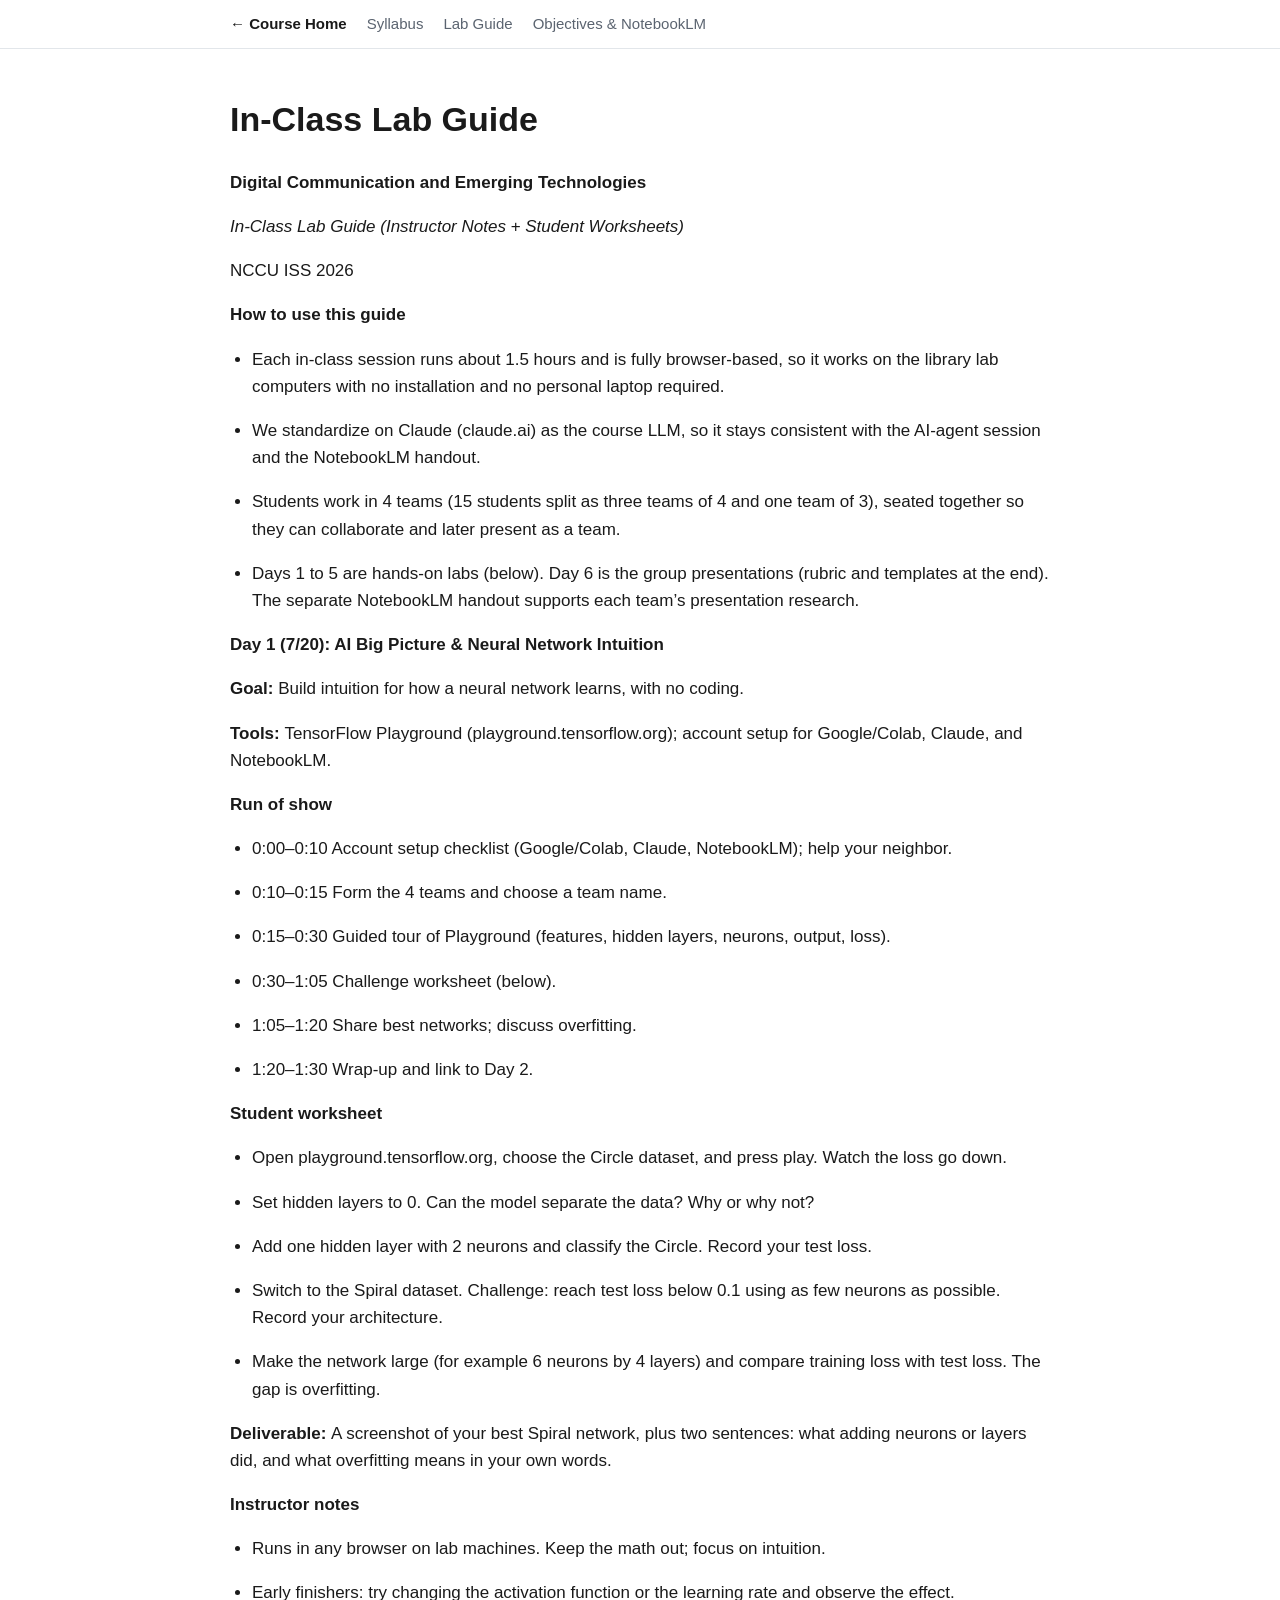
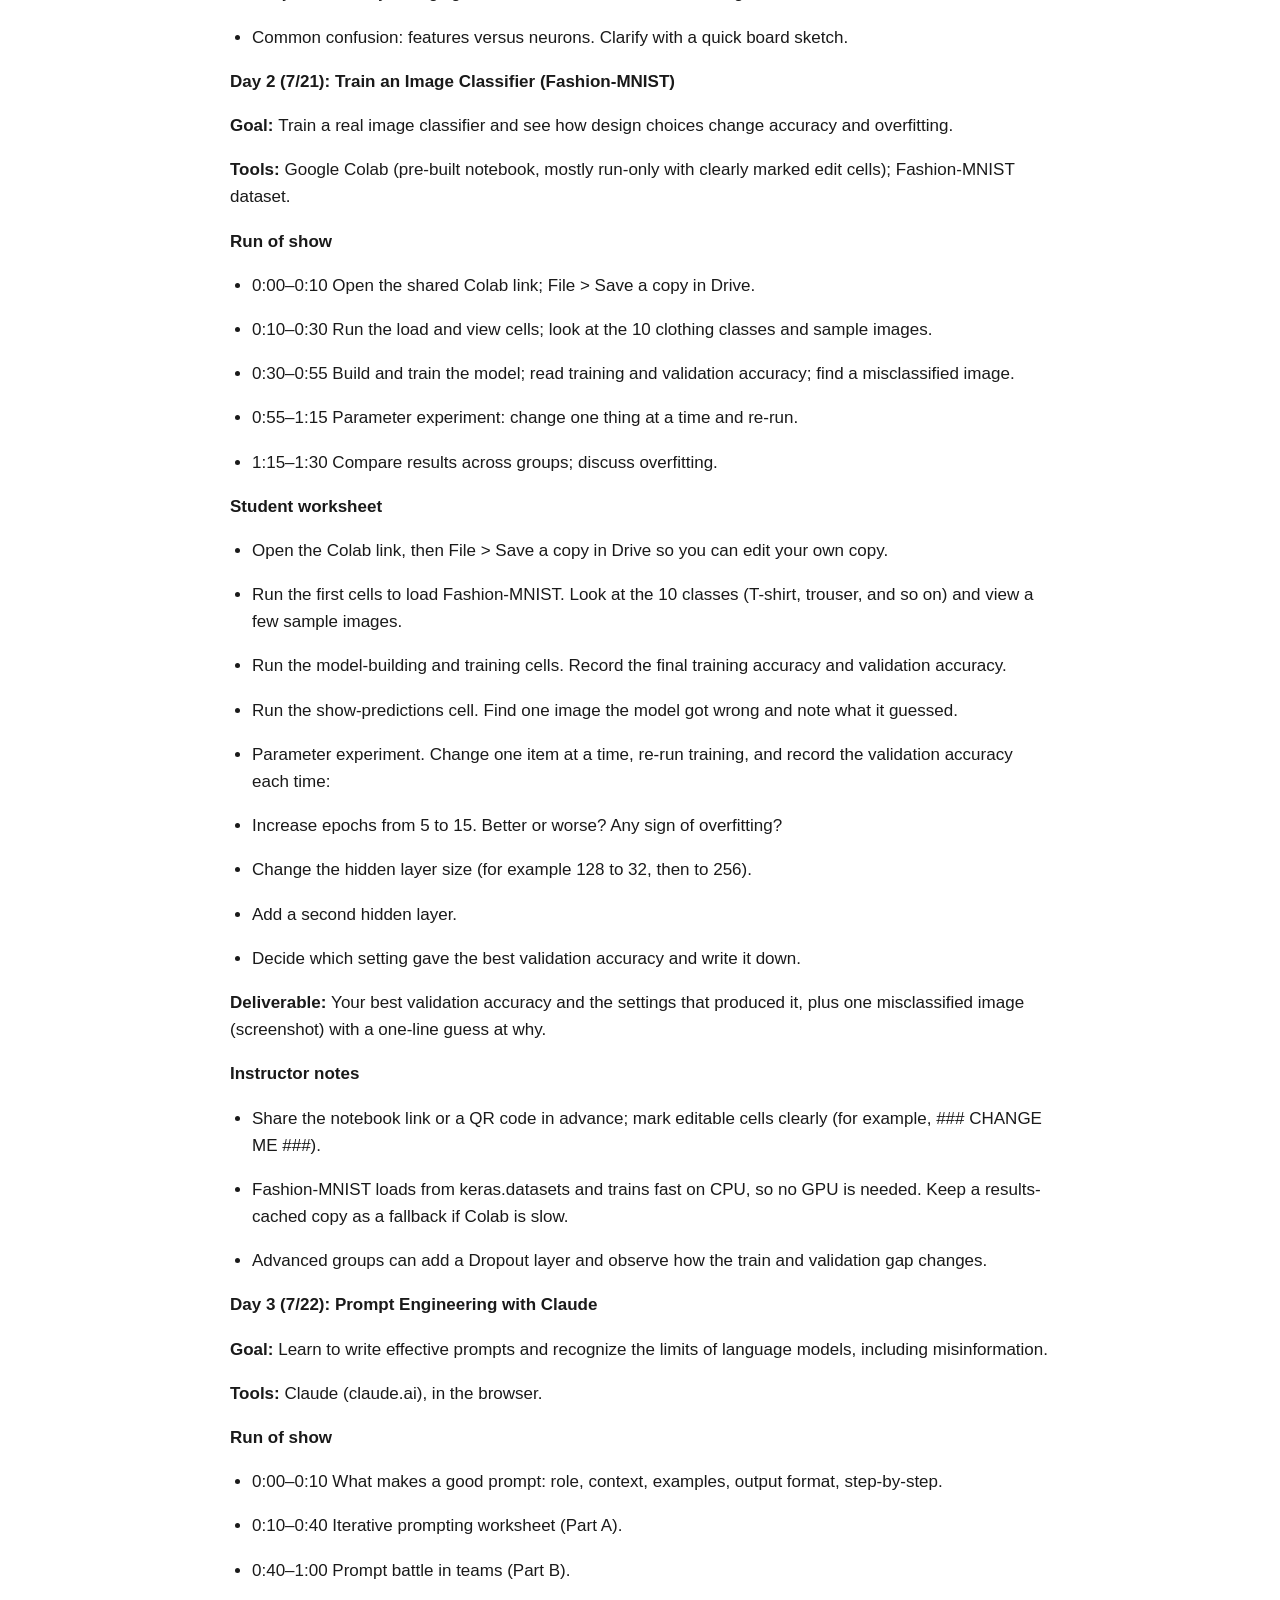
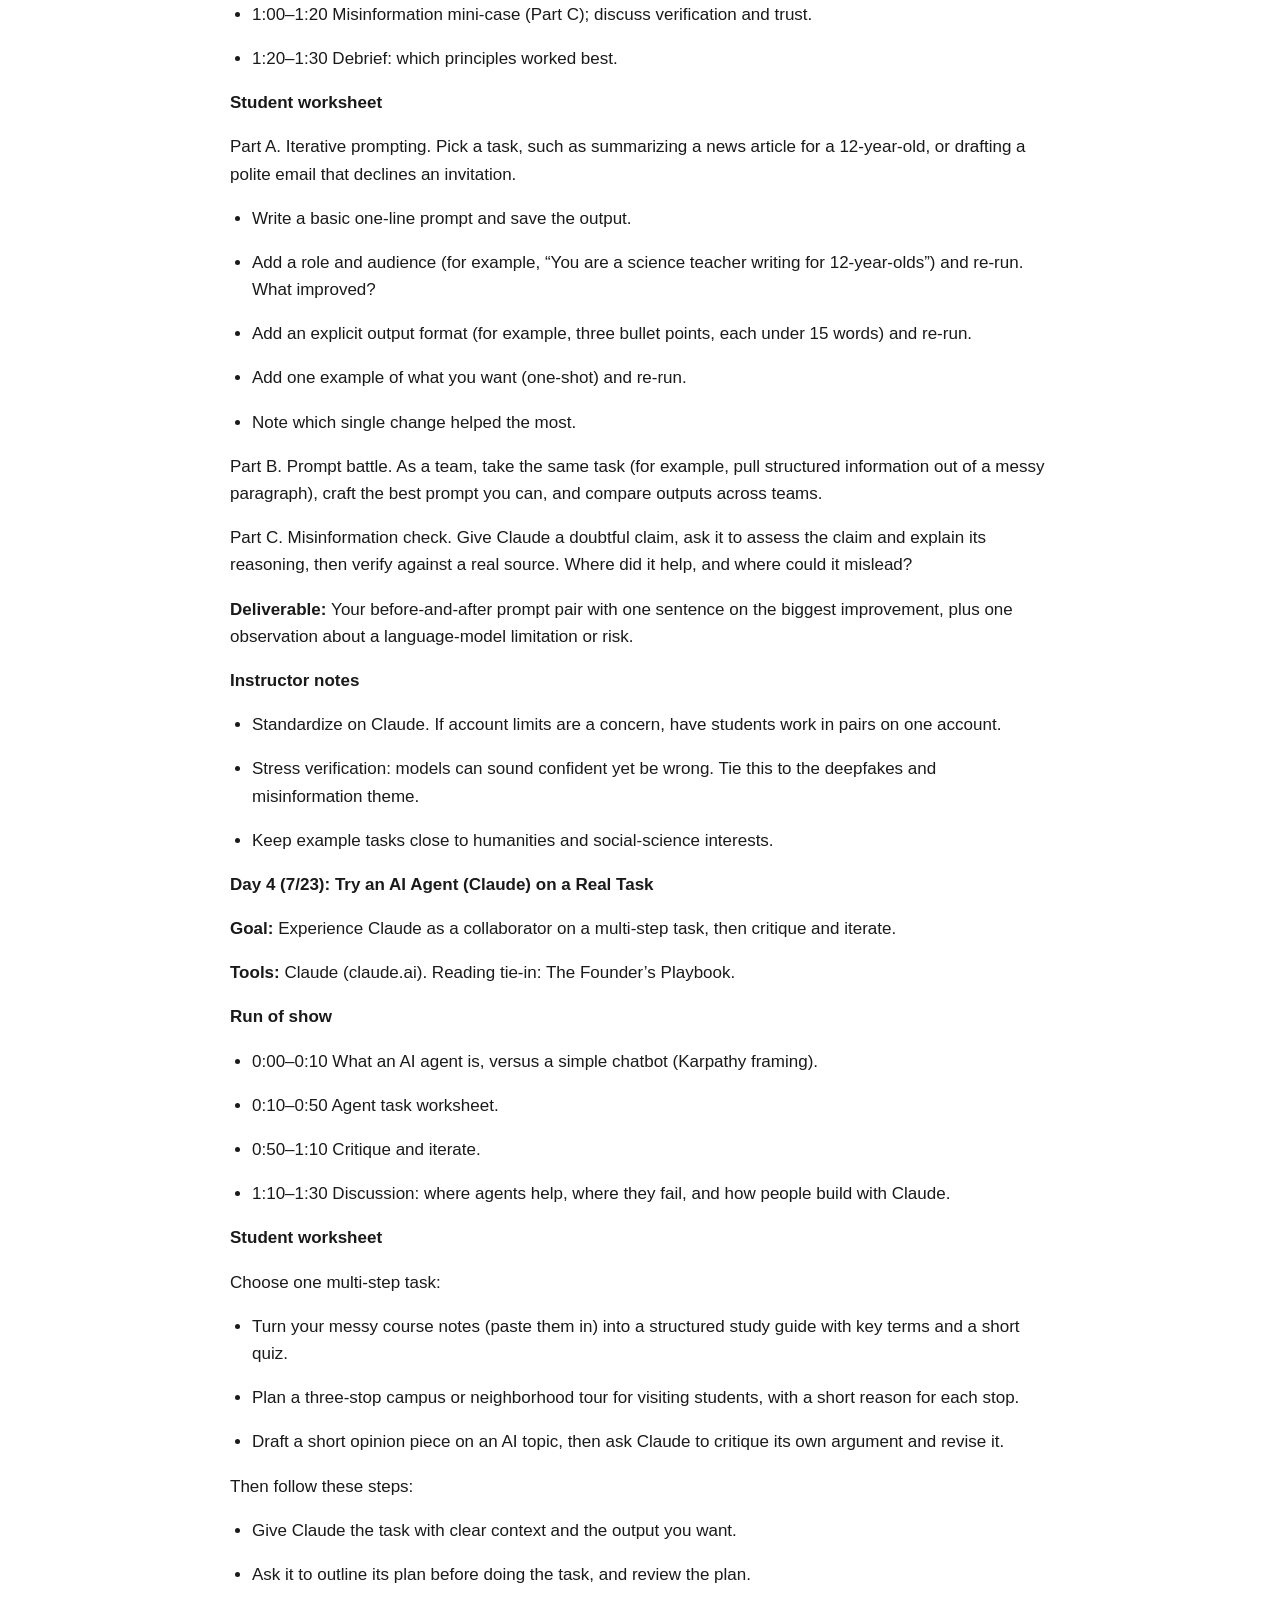
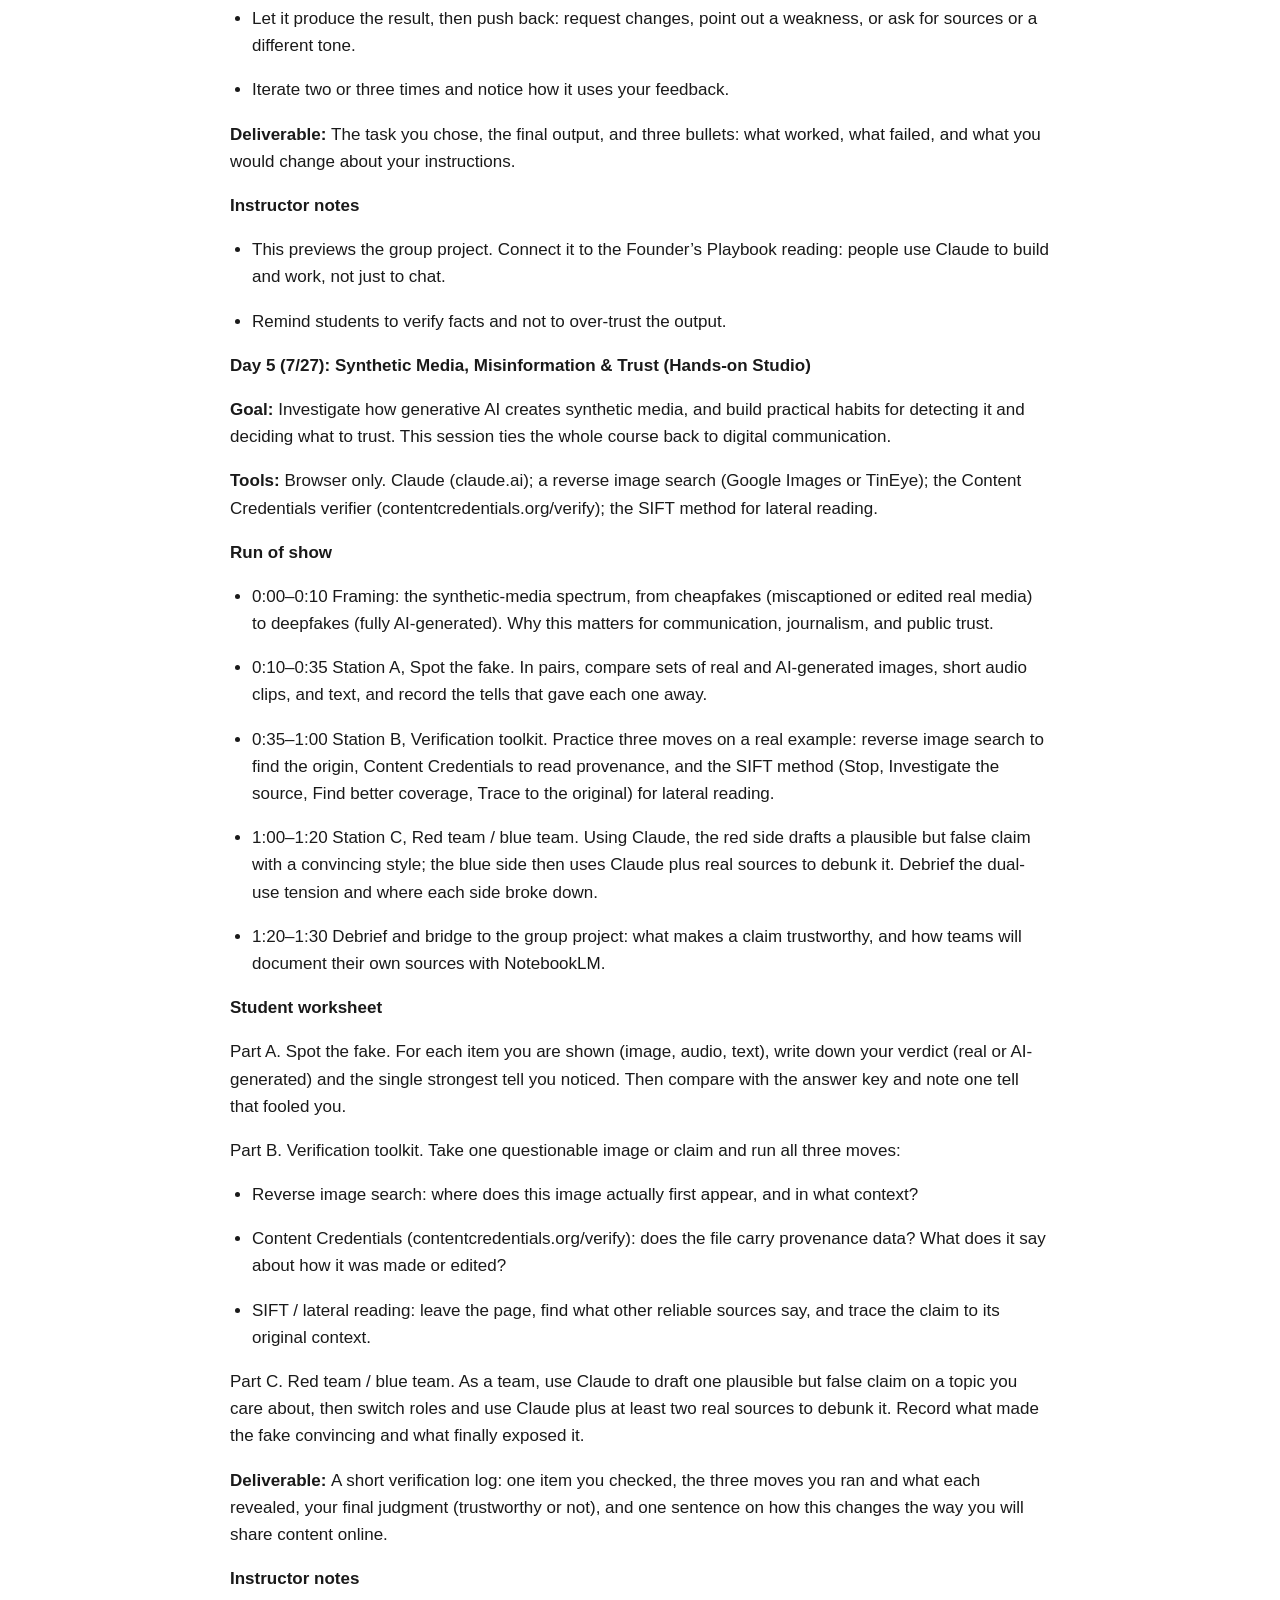
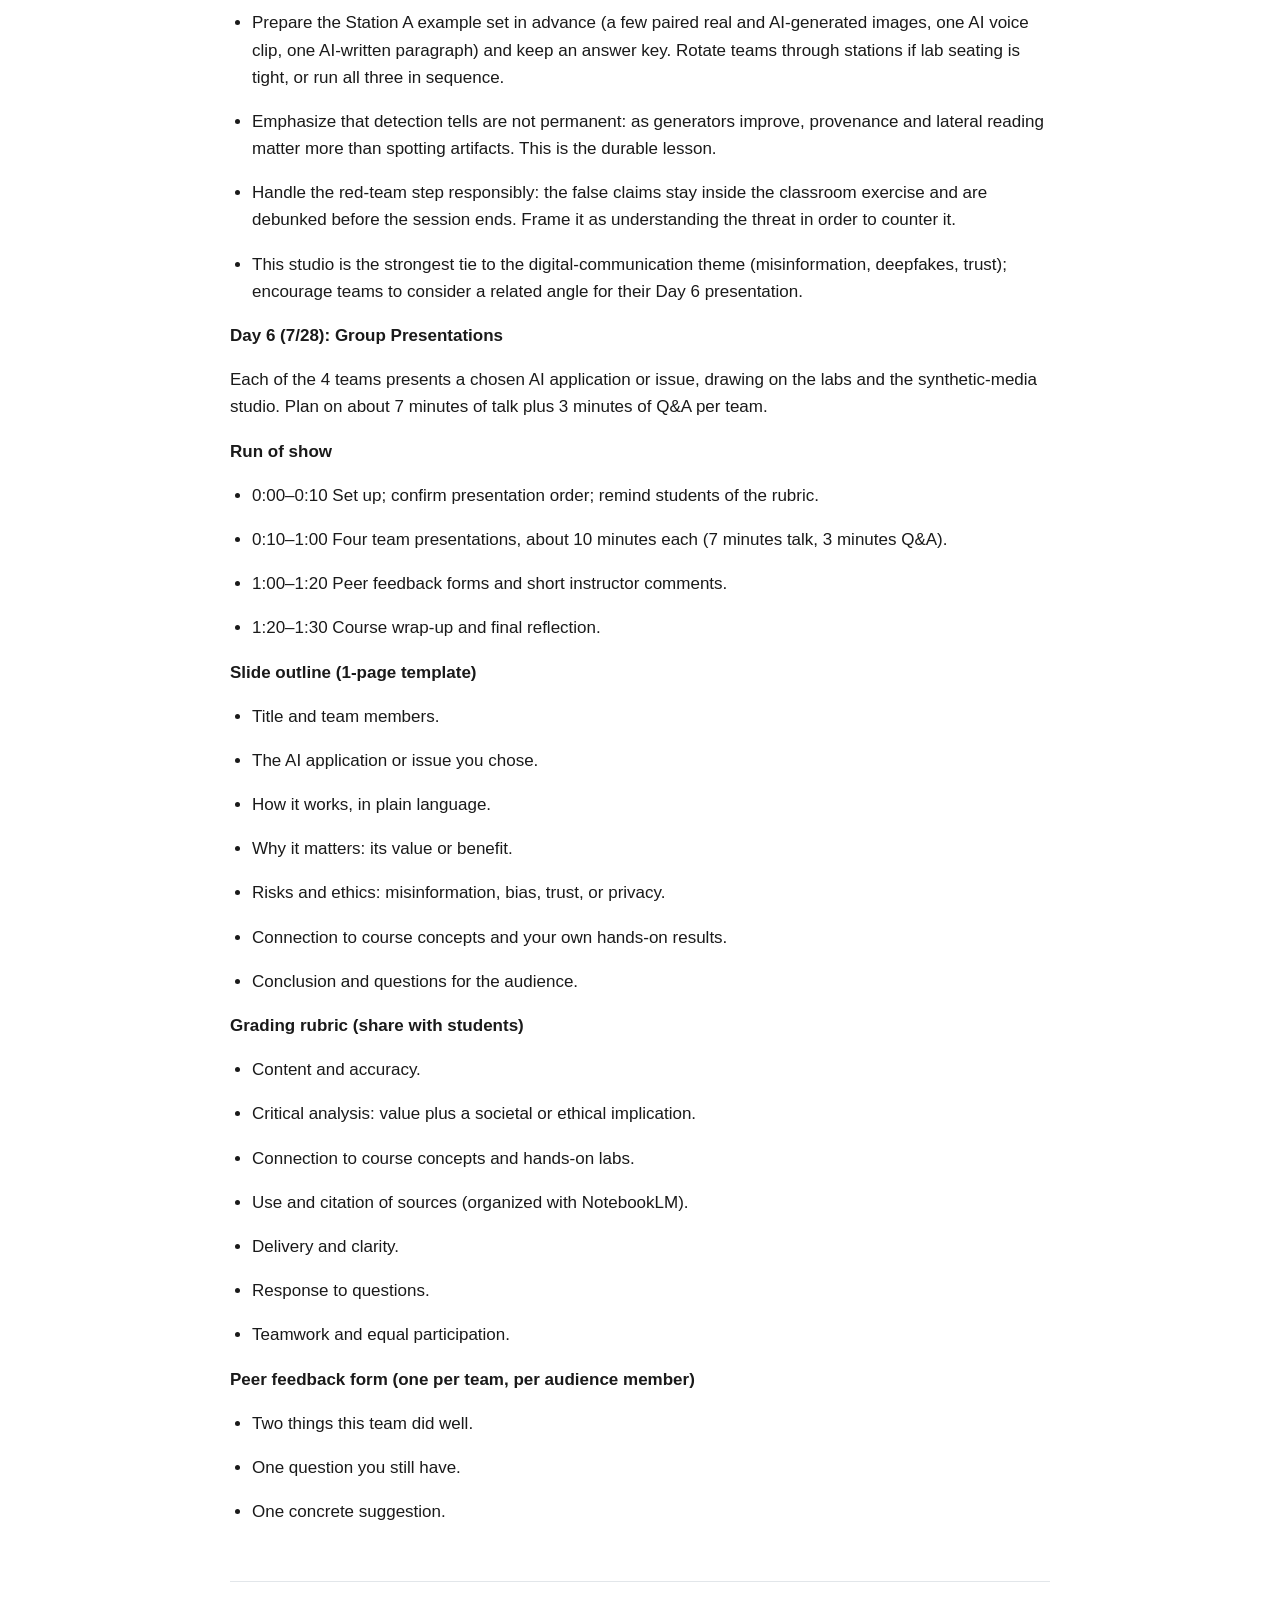
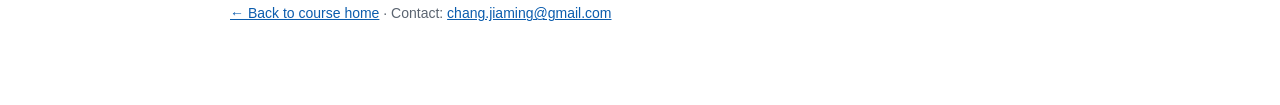
==== lab-guide.html @ 0b4bb3fa "initialization by adding local files" ====
<!DOCTYPE html>
<html xmlns="http://www.w3.org/1999/xhtml" lang="" xml:lang="">
<head>
  <meta charset="utf-8" />
  <meta name="generator" content="pandoc" />
  <meta name="viewport" content="width=device-width, initial-scale=1.0, user-scalable=yes" />
  <title>In-Class Lab Guide</title>
  <style>
    code{white-space: pre-wrap;}
    span.smallcaps{font-variant: small-caps;}
    span.underline{text-decoration: underline;}
    div.column{display: inline-block; vertical-align: top; width: 50%;}
    div.hanging-indent{margin-left: 1.5em; text-indent: -1.5em;}
    ul.task-list{list-style: none;}
  </style>
  <link rel="stylesheet" href="style.css" />
</head>
<body>
<nav class="topnav"><div class="inner">
  <a class="home" href="index.html">← Course Home</a>
  <a href="syllabus.html">Syllabus</a>
  <a href="lab-guide.html">Lab Guide</a>
  <a href="supplement.html">Objectives &amp; NotebookLM</a>
</div></nav>
<div class="wrap doc">
<header id="title-block-header">
<h1 class="title">In-Class Lab Guide</h1>
</header>
<p><strong>Digital Communication and Emerging Technologies</strong></p>
<p><em>In-Class Lab Guide (Instructor Notes + Student Worksheets)</em></p>
<p>NCCU ISS 2026</p>
<p><strong>How to use this guide</strong></p>
<ul>
<li><p>Each in-class session runs about 1.5 hours and is fully browser-based, so it works on the library lab computers with no installation and no personal laptop required.</p></li>
<li><p>We standardize on Claude (claude.ai) as the course LLM, so it stays consistent with the AI-agent session and the NotebookLM handout.</p></li>
<li><p>Students work in 4 teams (15 students split as three teams of 4 and one team of 3), seated together so they can collaborate and later present as a team.</p></li>
<li><p>Days 1 to 5 are hands-on labs (below). Day 6 is the group presentations (rubric and templates at the end). The separate NotebookLM handout supports each team’s presentation research.</p></li>
</ul>
<p><strong>Day 1 (7/20): AI Big Picture &amp; Neural Network Intuition</strong></p>
<p><strong>Goal: </strong>Build intuition for how a neural network learns, with no coding.</p>
<p><strong>Tools: </strong>TensorFlow Playground (playground.tensorflow.org); account setup for Google/Colab, Claude, and NotebookLM.</p>
<p><strong>Run of show</strong></p>
<ul>
<li><p>0:00–0:10 Account setup checklist (Google/Colab, Claude, NotebookLM); help your neighbor.</p></li>
<li><p>0:10–0:15 Form the 4 teams and choose a team name.</p></li>
<li><p>0:15–0:30 Guided tour of Playground (features, hidden layers, neurons, output, loss).</p></li>
<li><p>0:30–1:05 Challenge worksheet (below).</p></li>
<li><p>1:05–1:20 Share best networks; discuss overfitting.</p></li>
<li><p>1:20–1:30 Wrap-up and link to Day 2.</p></li>
</ul>
<p><strong>Student worksheet</strong></p>
<ul>
<li><p>Open playground.tensorflow.org, choose the Circle dataset, and press play. Watch the loss go down.</p></li>
<li><p>Set hidden layers to 0. Can the model separate the data? Why or why not?</p></li>
<li><p>Add one hidden layer with 2 neurons and classify the Circle. Record your test loss.</p></li>
<li><p>Switch to the Spiral dataset. Challenge: reach test loss below 0.1 using as few neurons as possible. Record your architecture.</p></li>
<li><p>Make the network large (for example 6 neurons by 4 layers) and compare training loss with test loss. The gap is overfitting.</p></li>
</ul>
<p><strong>Deliverable: </strong>A screenshot of your best Spiral network, plus two sentences: what adding neurons or layers did, and what overfitting means in your own words.</p>
<p><strong>Instructor notes</strong></p>
<ul>
<li><p>Runs in any browser on lab machines. Keep the math out; focus on intuition.</p></li>
<li><p>Early finishers: try changing the activation function or the learning rate and observe the effect.</p></li>
<li><p>Common confusion: features versus neurons. Clarify with a quick board sketch.</p></li>
</ul>
<p><strong>Day 2 (7/21): Train an Image Classifier (Fashion-MNIST)</strong></p>
<p><strong>Goal: </strong>Train a real image classifier and see how design choices change accuracy and overfitting.</p>
<p><strong>Tools: </strong>Google Colab (pre-built notebook, mostly run-only with clearly marked edit cells); Fashion-MNIST dataset.</p>
<p><strong>Run of show</strong></p>
<ul>
<li><p>0:00–0:10 Open the shared Colab link; File &gt; Save a copy in Drive.</p></li>
<li><p>0:10–0:30 Run the load and view cells; look at the 10 clothing classes and sample images.</p></li>
<li><p>0:30–0:55 Build and train the model; read training and validation accuracy; find a misclassified image.</p></li>
<li><p>0:55–1:15 Parameter experiment: change one thing at a time and re-run.</p></li>
<li><p>1:15–1:30 Compare results across groups; discuss overfitting.</p></li>
</ul>
<p><strong>Student worksheet</strong></p>
<ul>
<li><p>Open the Colab link, then File &gt; Save a copy in Drive so you can edit your own copy.</p></li>
<li><p>Run the first cells to load Fashion-MNIST. Look at the 10 classes (T-shirt, trouser, and so on) and view a few sample images.</p></li>
<li><p>Run the model-building and training cells. Record the final training accuracy and validation accuracy.</p></li>
<li><p>Run the show-predictions cell. Find one image the model got wrong and note what it guessed.</p></li>
<li><p>Parameter experiment. Change one item at a time, re-run training, and record the validation accuracy each time:</p></li>
<li><p>Increase epochs from 5 to 15. Better or worse? Any sign of overfitting?</p></li>
<li><p>Change the hidden layer size (for example 128 to 32, then to 256).</p></li>
<li><p>Add a second hidden layer.</p></li>
<li><p>Decide which setting gave the best validation accuracy and write it down.</p></li>
</ul>
<p><strong>Deliverable: </strong>Your best validation accuracy and the settings that produced it, plus one misclassified image (screenshot) with a one-line guess at why.</p>
<p><strong>Instructor notes</strong></p>
<ul>
<li><p>Share the notebook link or a QR code in advance; mark editable cells clearly (for example, ### CHANGE ME ###).</p></li>
<li><p>Fashion-MNIST loads from keras.datasets and trains fast on CPU, so no GPU is needed. Keep a results-cached copy as a fallback if Colab is slow.</p></li>
<li><p>Advanced groups can add a Dropout layer and observe how the train and validation gap changes.</p></li>
</ul>
<p><strong>Day 3 (7/22): Prompt Engineering with Claude</strong></p>
<p><strong>Goal: </strong>Learn to write effective prompts and recognize the limits of language models, including misinformation.</p>
<p><strong>Tools: </strong>Claude (claude.ai), in the browser.</p>
<p><strong>Run of show</strong></p>
<ul>
<li><p>0:00–0:10 What makes a good prompt: role, context, examples, output format, step-by-step.</p></li>
<li><p>0:10–0:40 Iterative prompting worksheet (Part A).</p></li>
<li><p>0:40–1:00 Prompt battle in teams (Part B).</p></li>
<li><p>1:00–1:20 Misinformation mini-case (Part C); discuss verification and trust.</p></li>
<li><p>1:20–1:30 Debrief: which principles worked best.</p></li>
</ul>
<p><strong>Student worksheet</strong></p>
<p>Part A. Iterative prompting. Pick a task, such as summarizing a news article for a 12-year-old, or drafting a polite email that declines an invitation.</p>
<ul>
<li><p>Write a basic one-line prompt and save the output.</p></li>
<li><p>Add a role and audience (for example, “You are a science teacher writing for 12-year-olds”) and re-run. What improved?</p></li>
<li><p>Add an explicit output format (for example, three bullet points, each under 15 words) and re-run.</p></li>
<li><p>Add one example of what you want (one-shot) and re-run.</p></li>
<li><p>Note which single change helped the most.</p></li>
</ul>
<p>Part B. Prompt battle. As a team, take the same task (for example, pull structured information out of a messy paragraph), craft the best prompt you can, and compare outputs across teams.</p>
<p>Part C. Misinformation check. Give Claude a doubtful claim, ask it to assess the claim and explain its reasoning, then verify against a real source. Where did it help, and where could it mislead?</p>
<p><strong>Deliverable: </strong>Your before-and-after prompt pair with one sentence on the biggest improvement, plus one observation about a language-model limitation or risk.</p>
<p><strong>Instructor notes</strong></p>
<ul>
<li><p>Standardize on Claude. If account limits are a concern, have students work in pairs on one account.</p></li>
<li><p>Stress verification: models can sound confident yet be wrong. Tie this to the deepfakes and misinformation theme.</p></li>
<li><p>Keep example tasks close to humanities and social-science interests.</p></li>
</ul>
<p><strong>Day 4 (7/23): Try an AI Agent (Claude) on a Real Task</strong></p>
<p><strong>Goal: </strong>Experience Claude as a collaborator on a multi-step task, then critique and iterate.</p>
<p><strong>Tools: </strong>Claude (claude.ai). Reading tie-in: The Founder’s Playbook.</p>
<p><strong>Run of show</strong></p>
<ul>
<li><p>0:00–0:10 What an AI agent is, versus a simple chatbot (Karpathy framing).</p></li>
<li><p>0:10–0:50 Agent task worksheet.</p></li>
<li><p>0:50–1:10 Critique and iterate.</p></li>
<li><p>1:10–1:30 Discussion: where agents help, where they fail, and how people build with Claude.</p></li>
</ul>
<p><strong>Student worksheet</strong></p>
<p>Choose one multi-step task:</p>
<ul>
<li><p>Turn your messy course notes (paste them in) into a structured study guide with key terms and a short quiz.</p></li>
<li><p>Plan a three-stop campus or neighborhood tour for visiting students, with a short reason for each stop.</p></li>
<li><p>Draft a short opinion piece on an AI topic, then ask Claude to critique its own argument and revise it.</p></li>
</ul>
<p>Then follow these steps:</p>
<ul>
<li><p>Give Claude the task with clear context and the output you want.</p></li>
<li><p>Ask it to outline its plan before doing the task, and review the plan.</p></li>
<li><p>Let it produce the result, then push back: request changes, point out a weakness, or ask for sources or a different tone.</p></li>
<li><p>Iterate two or three times and notice how it uses your feedback.</p></li>
</ul>
<p><strong>Deliverable: </strong>The task you chose, the final output, and three bullets: what worked, what failed, and what you would change about your instructions.</p>
<p><strong>Instructor notes</strong></p>
<ul>
<li><p>This previews the group project. Connect it to the Founder’s Playbook reading: people use Claude to build and work, not just to chat.</p></li>
<li><p>Remind students to verify facts and not to over-trust the output.</p></li>
</ul>
<p><strong>Day 5 (7/27): Synthetic Media, Misinformation &amp; Trust (Hands-on Studio)</strong></p>
<p><strong>Goal: </strong>Investigate how generative AI creates synthetic media, and build practical habits for detecting it and deciding what to trust. This session ties the whole course back to digital communication.</p>
<p><strong>Tools: </strong>Browser only. Claude (claude.ai); a reverse image search (Google Images or TinEye); the Content Credentials verifier (contentcredentials.org/verify); the SIFT method for lateral reading.</p>
<p><strong>Run of show</strong></p>
<ul>
<li><p>0:00–0:10 Framing: the synthetic-media spectrum, from cheapfakes (miscaptioned or edited real media) to deepfakes (fully AI-generated). Why this matters for communication, journalism, and public trust.</p></li>
<li><p>0:10–0:35 Station A, Spot the fake. In pairs, compare sets of real and AI-generated images, short audio clips, and text, and record the tells that gave each one away.</p></li>
<li><p>0:35–1:00 Station B, Verification toolkit. Practice three moves on a real example: reverse image search to find the origin, Content Credentials to read provenance, and the SIFT method (Stop, Investigate the source, Find better coverage, Trace to the original) for lateral reading.</p></li>
<li><p>1:00–1:20 Station C, Red team / blue team. Using Claude, the red side drafts a plausible but false claim with a convincing style; the blue side then uses Claude plus real sources to debunk it. Debrief the dual-use tension and where each side broke down.</p></li>
<li><p>1:20–1:30 Debrief and bridge to the group project: what makes a claim trustworthy, and how teams will document their own sources with NotebookLM.</p></li>
</ul>
<p><strong>Student worksheet</strong></p>
<p>Part A. Spot the fake. For each item you are shown (image, audio, text), write down your verdict (real or AI-generated) and the single strongest tell you noticed. Then compare with the answer key and note one tell that fooled you.</p>
<p>Part B. Verification toolkit. Take one questionable image or claim and run all three moves:</p>
<ul>
<li><p>Reverse image search: where does this image actually first appear, and in what context?</p></li>
<li><p>Content Credentials (contentcredentials.org/verify): does the file carry provenance data? What does it say about how it was made or edited?</p></li>
<li><p>SIFT / lateral reading: leave the page, find what other reliable sources say, and trace the claim to its original context.</p></li>
</ul>
<p>Part C. Red team / blue team. As a team, use Claude to draft one plausible but false claim on a topic you care about, then switch roles and use Claude plus at least two real sources to debunk it. Record what made the fake convincing and what finally exposed it.</p>
<p><strong>Deliverable: </strong>A short verification log: one item you checked, the three moves you ran and what each revealed, your final judgment (trustworthy or not), and one sentence on how this changes the way you will share content online.</p>
<p><strong>Instructor notes</strong></p>
<ul>
<li><p>Prepare the Station A example set in advance (a few paired real and AI-generated images, one AI voice clip, one AI-written paragraph) and keep an answer key. Rotate teams through stations if lab seating is tight, or run all three in sequence.</p></li>
<li><p>Emphasize that detection tells are not permanent: as generators improve, provenance and lateral reading matter more than spotting artifacts. This is the durable lesson.</p></li>
<li><p>Handle the red-team step responsibly: the false claims stay inside the classroom exercise and are debunked before the session ends. Frame it as understanding the threat in order to counter it.</p></li>
<li><p>This studio is the strongest tie to the digital-communication theme (misinformation, deepfakes, trust); encourage teams to consider a related angle for their Day 6 presentation.</p></li>
</ul>
<p><strong>Day 6 (7/28): Group Presentations</strong></p>
<p>Each of the 4 teams presents a chosen AI application or issue, drawing on the labs and the synthetic-media studio. Plan on about 7 minutes of talk plus 3 minutes of Q&amp;A per team.</p>
<p><strong>Run of show</strong></p>
<ul>
<li><p>0:00–0:10 Set up; confirm presentation order; remind students of the rubric.</p></li>
<li><p>0:10–1:00 Four team presentations, about 10 minutes each (7 minutes talk, 3 minutes Q&amp;A).</p></li>
<li><p>1:00–1:20 Peer feedback forms and short instructor comments.</p></li>
<li><p>1:20–1:30 Course wrap-up and final reflection.</p></li>
</ul>
<p><strong>Slide outline (1-page template)</strong></p>
<ul>
<li><p>Title and team members.</p></li>
<li><p>The AI application or issue you chose.</p></li>
<li><p>How it works, in plain language.</p></li>
<li><p>Why it matters: its value or benefit.</p></li>
<li><p>Risks and ethics: misinformation, bias, trust, or privacy.</p></li>
<li><p>Connection to course concepts and your own hands-on results.</p></li>
<li><p>Conclusion and questions for the audience.</p></li>
</ul>
<p><strong>Grading rubric (share with students)</strong></p>
<ul>
<li><p>Content and accuracy.</p></li>
<li><p>Critical analysis: value plus a societal or ethical implication.</p></li>
<li><p>Connection to course concepts and hands-on labs.</p></li>
<li><p>Use and citation of sources (organized with NotebookLM).</p></li>
<li><p>Delivery and clarity.</p></li>
<li><p>Response to questions.</p></li>
<li><p>Teamwork and equal participation.</p></li>
</ul>
<p><strong>Peer feedback form (one per team, per audience member)</strong></p>
<ul>
<li><p>Two things this team did well.</p></li>
<li><p>One question you still have.</p></li>
<li><p>One concrete suggestion.</p></li>
</ul>
  <footer>
    <a href="index.html">← Back to course home</a> · Contact: <a href="mailto:chang.jiaming@gmail.com">chang.jiaming@gmail.com</a>
  </footer>
</div>
</body>
</html>
---- style.css ----
:root {
  --ink: #1a1a1a;
  --muted: #5b6470;
  --accent: #0b5cad;
  --accent-soft: #eaf2fb;
  --line: #e2e6ea;
  --bg: #ffffff;
  --card: #f7f9fb;
}

* { box-sizing: border-box; }

html { -webkit-text-size-adjust: 100%; }

body {
  font-family: -apple-system, BlinkMacSystemFont, "Segoe UI", Roboto, "Helvetica Neue", Arial, "Noto Sans", sans-serif;
  color: var(--ink);
  background: var(--bg);
  line-height: 1.6;
  margin: 0;
  font-size: 17px;
}

.wrap {
  max-width: 860px;
  margin: 0 auto;
  padding: 0 20px 80px;
}

.topnav {
  border-bottom: 1px solid var(--line);
  background: #fff;
  position: sticky;
  top: 0;
  z-index: 10;
}
.topnav .inner {
  max-width: 860px;
  margin: 0 auto;
  padding: 12px 20px;
  display: flex;
  gap: 20px;
  align-items: center;
  flex-wrap: wrap;
}
.topnav a {
  color: var(--muted);
  text-decoration: none;
  font-size: 15px;
  font-weight: 500;
}
.topnav a:hover { color: var(--accent); }
.topnav a.home { color: var(--ink); font-weight: 700; }

.hero {
  padding: 44px 0 8px;
  border-bottom: 1px solid var(--line);
  margin-bottom: 28px;
}
.hero .kicker {
  color: var(--accent);
  font-weight: 600;
  letter-spacing: .04em;
  text-transform: uppercase;
  font-size: 13px;
  margin: 0 0 8px;
}
.hero h1 {
  font-size: 34px;
  line-height: 1.15;
  margin: 0 0 10px;
}
.hero .sub { color: var(--muted); font-size: 18px; margin: 0; }
.hero .meta { color: var(--muted); font-size: 15px; margin: 14px 0 0; }

h2 {
  font-size: 24px;
  margin: 40px 0 14px;
  padding-bottom: 6px;
  border-bottom: 2px solid var(--accent-soft);
}
h3 { font-size: 19px; margin: 28px 0 8px; }

a { color: var(--accent); }

table {
  width: 100%;
  border-collapse: collapse;
  margin: 18px 0;
  font-size: 15.5px;
}
th, td {
  text-align: left;
  vertical-align: top;
  padding: 12px 14px;
  border-bottom: 1px solid var(--line);
}
th {
  background: var(--accent-soft);
  font-weight: 600;
  border-bottom: 2px solid #cfe0f2;
}
tr:hover td { background: #fafbfc; }

.cards {
  display: grid;
  grid-template-columns: 1fr 1fr;
  gap: 16px;
  margin: 18px 0;
}
.card {
  border: 1px solid var(--line);
  border-radius: 12px;
  padding: 18px 20px;
  background: var(--card);
  text-decoration: none;
  color: var(--ink);
  display: block;
  transition: border-color .15s, transform .15s;
}
.card:hover { border-color: var(--accent); transform: translateY(-2px); }
.card .t { font-weight: 700; font-size: 17px; margin: 0 0 4px; }
.card .d { color: var(--muted); font-size: 14.5px; margin: 0; }
.card .dl { color: var(--accent); font-size: 13.5px; font-weight: 600; margin-top: 10px; display: inline-block; }

.callout {
  background: var(--accent-soft);
  border-left: 4px solid var(--accent);
  border-radius: 8px;
  padding: 14px 18px;
  margin: 18px 0;
  font-size: 15.5px;
}

footer {
  margin-top: 56px;
  padding-top: 20px;
  border-top: 1px solid var(--line);
  color: var(--muted);
  font-size: 14px;
}

/* Document pages (pandoc body) */
.doc { padding-top: 20px; }
.doc ul { padding-left: 22px; }
.doc li { margin: 4px 0; }
.doc table { font-size: 14.5px; }

@media (max-width: 640px) {
  body { font-size: 16px; }
  .hero h1 { font-size: 27px; }
  .cards { grid-template-columns: 1fr; }
  th, td { padding: 10px; }
}
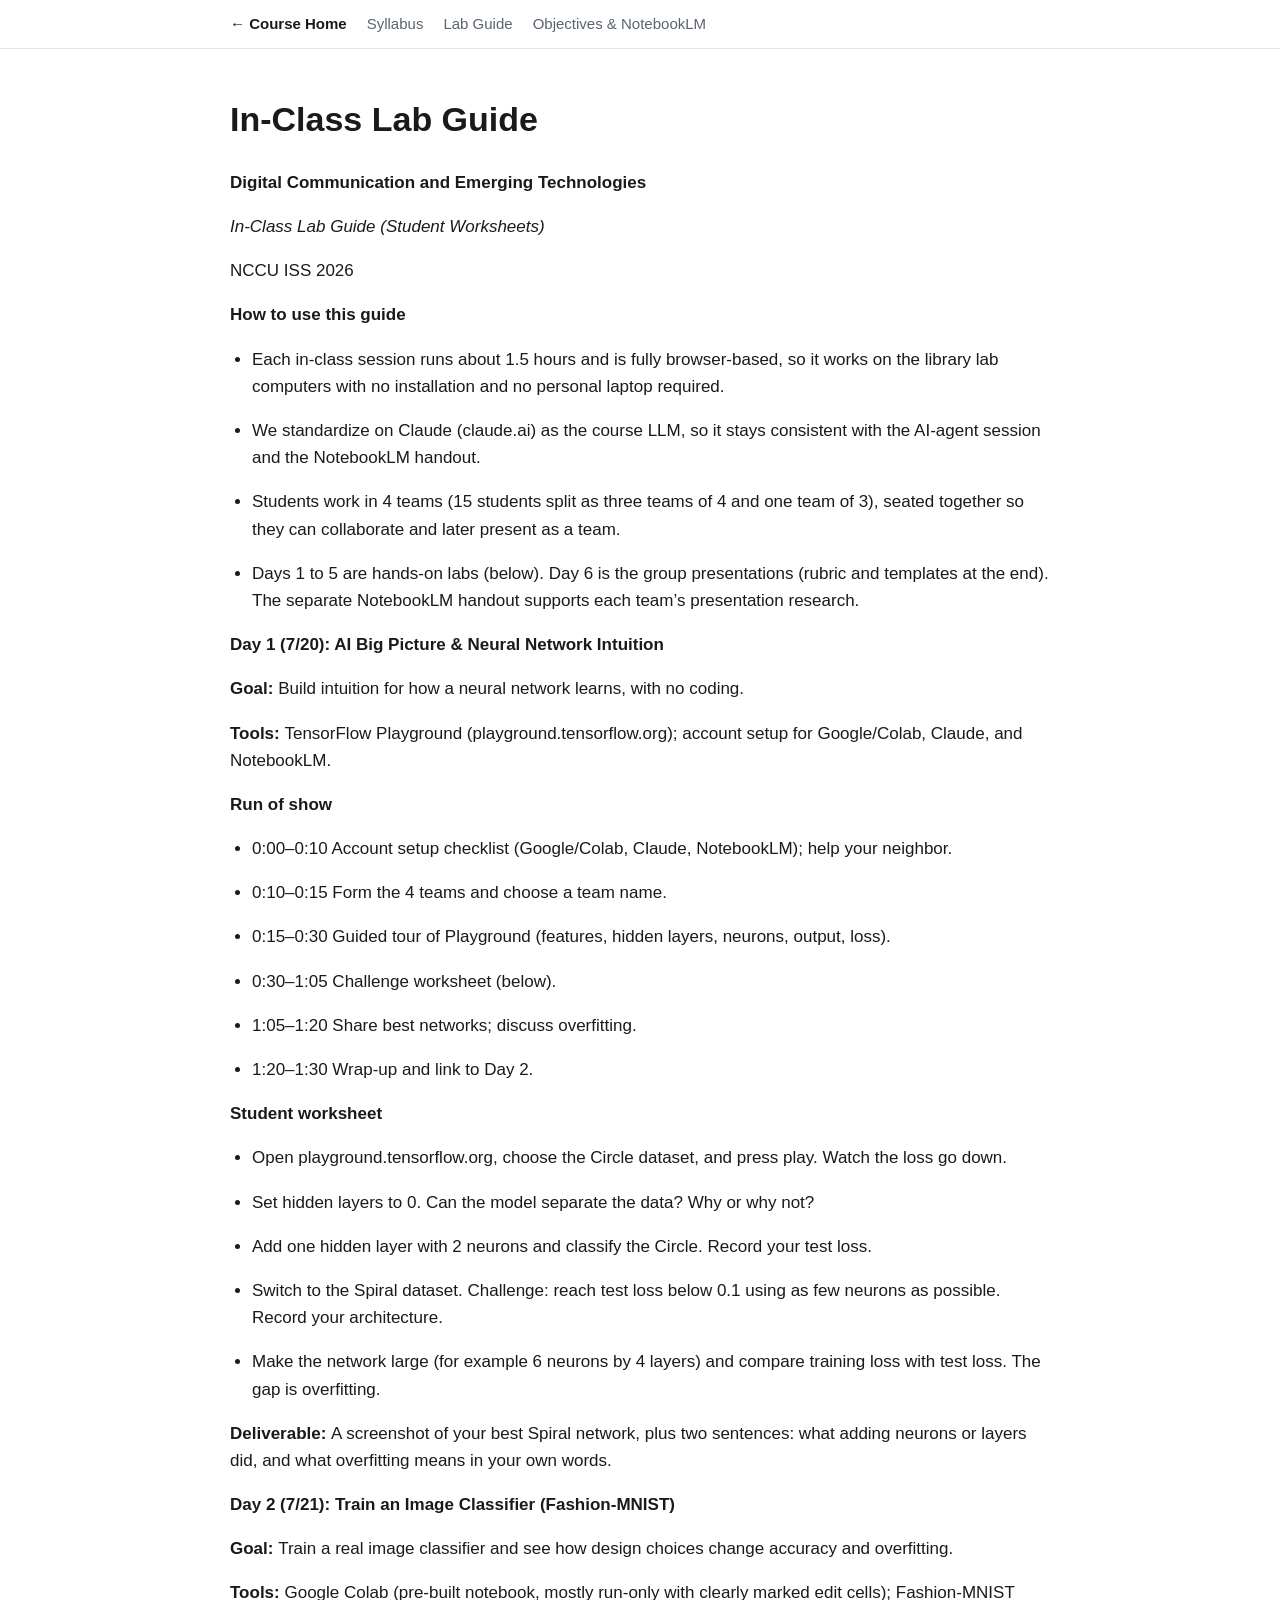
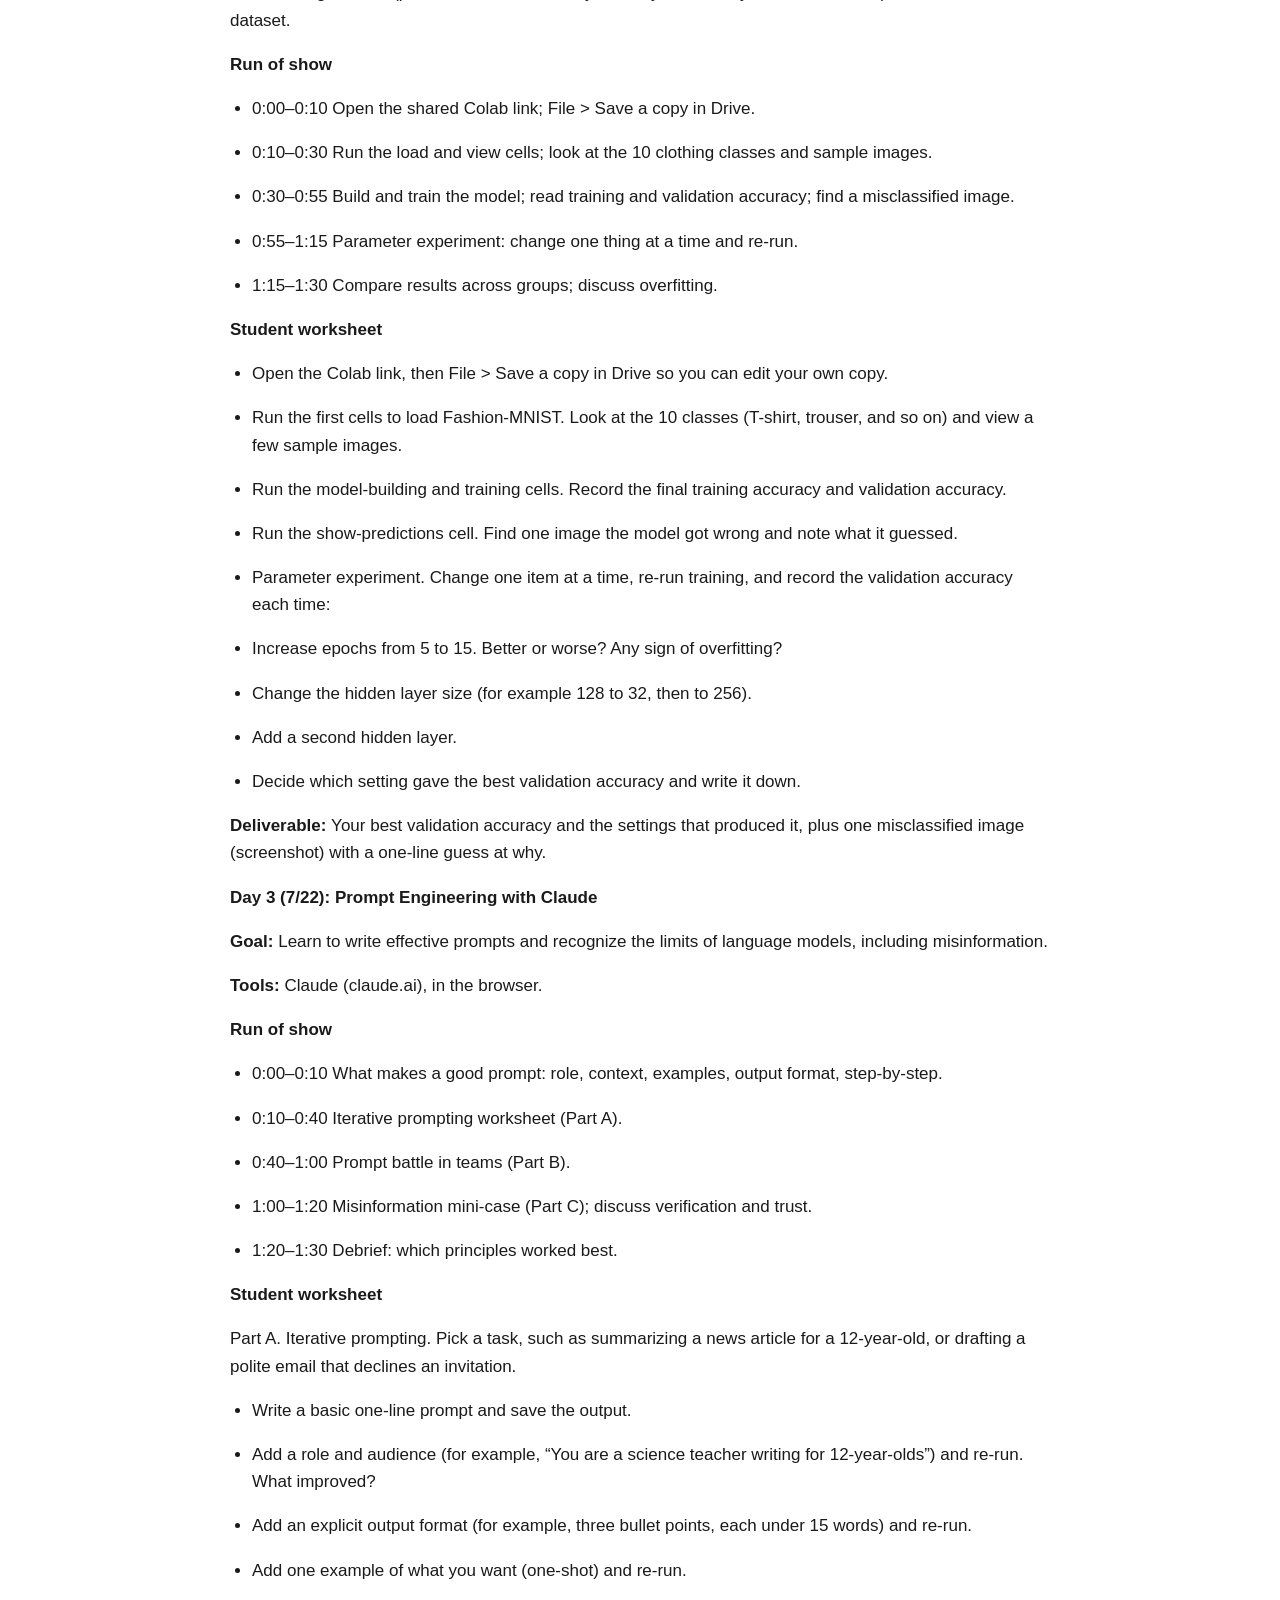
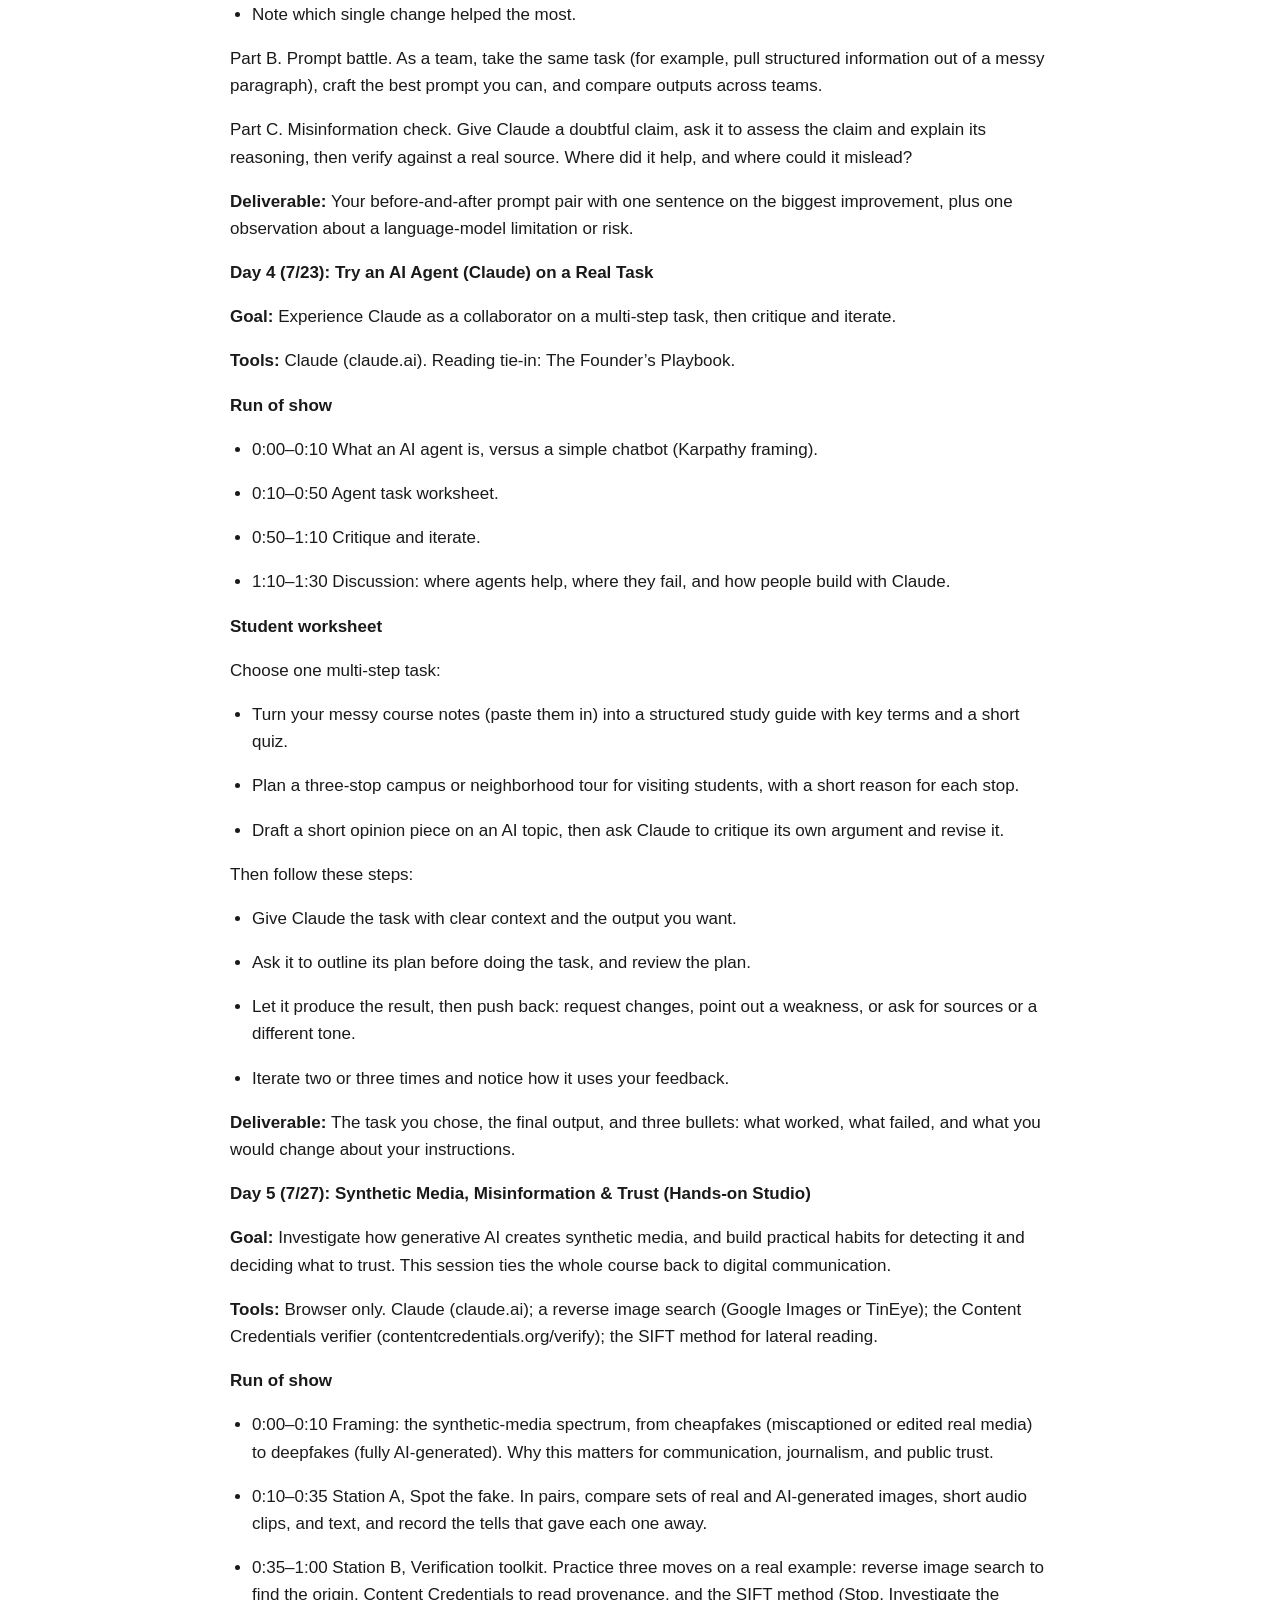
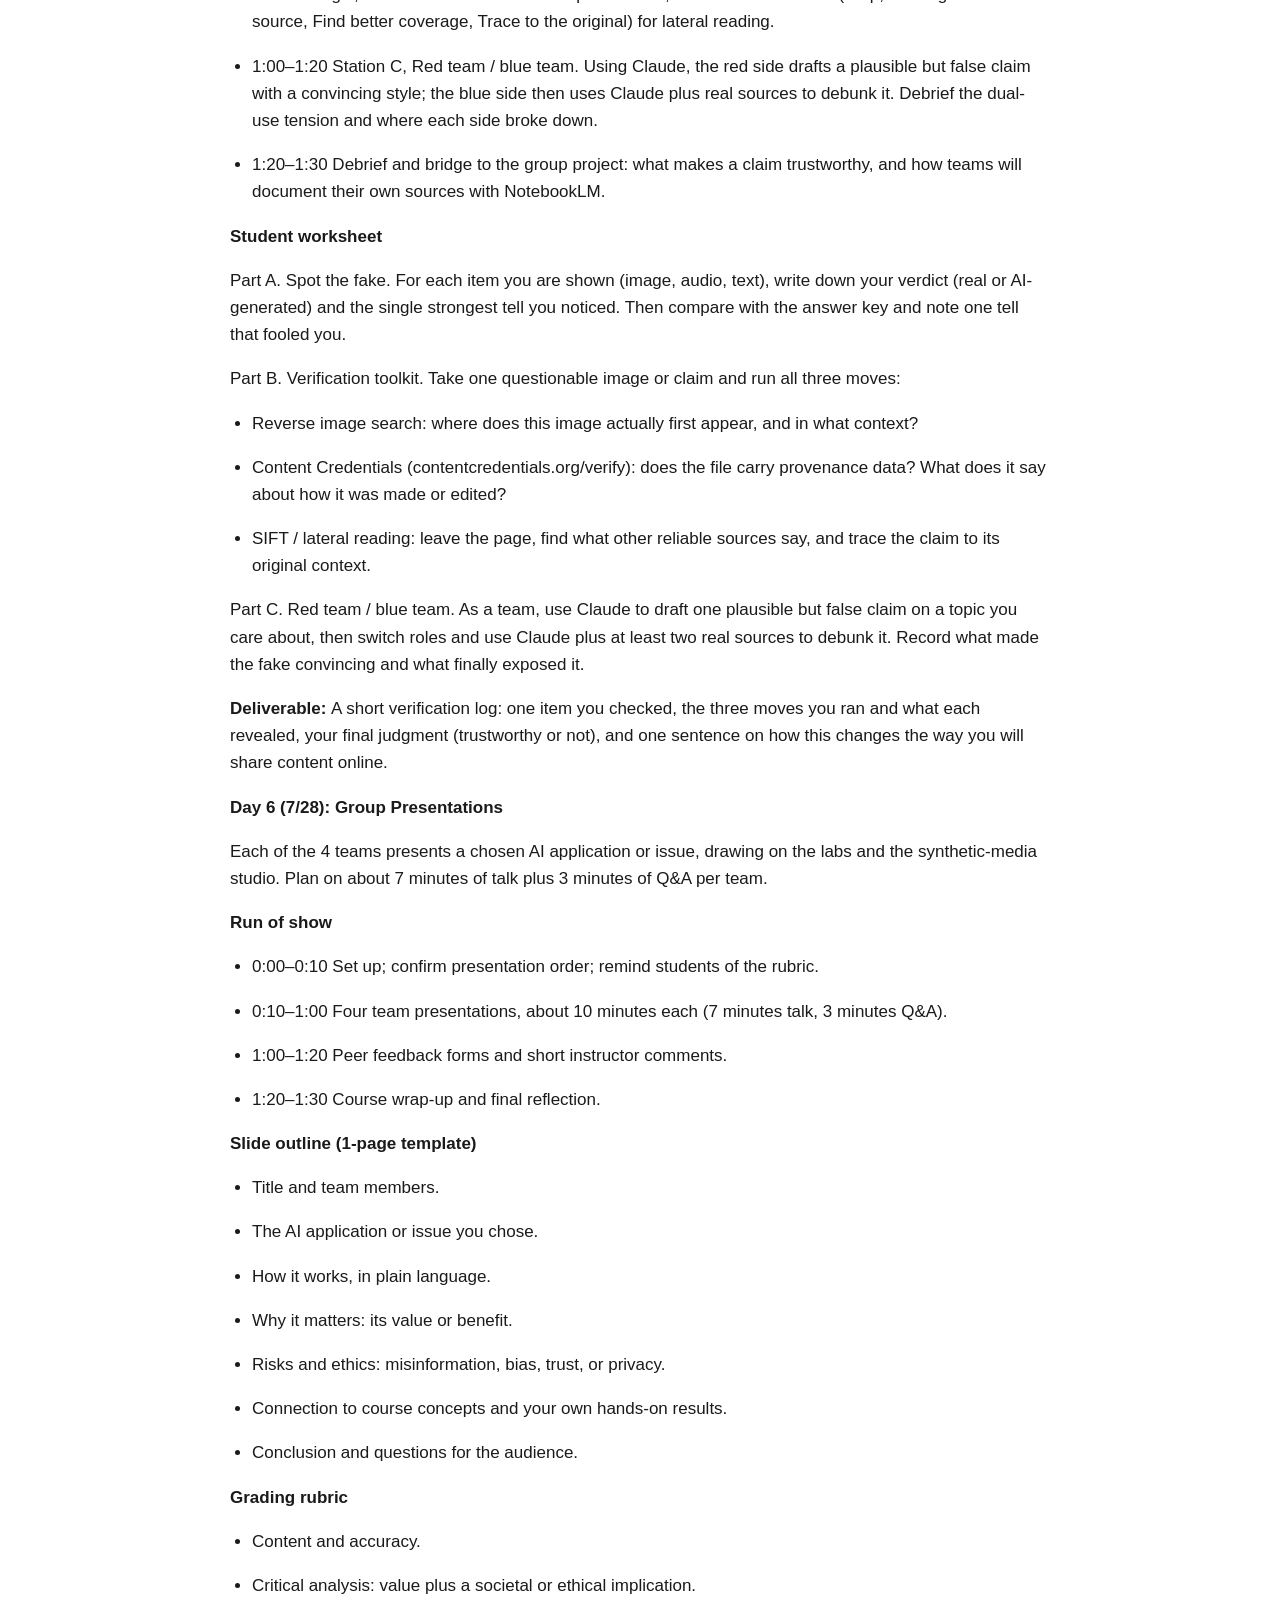
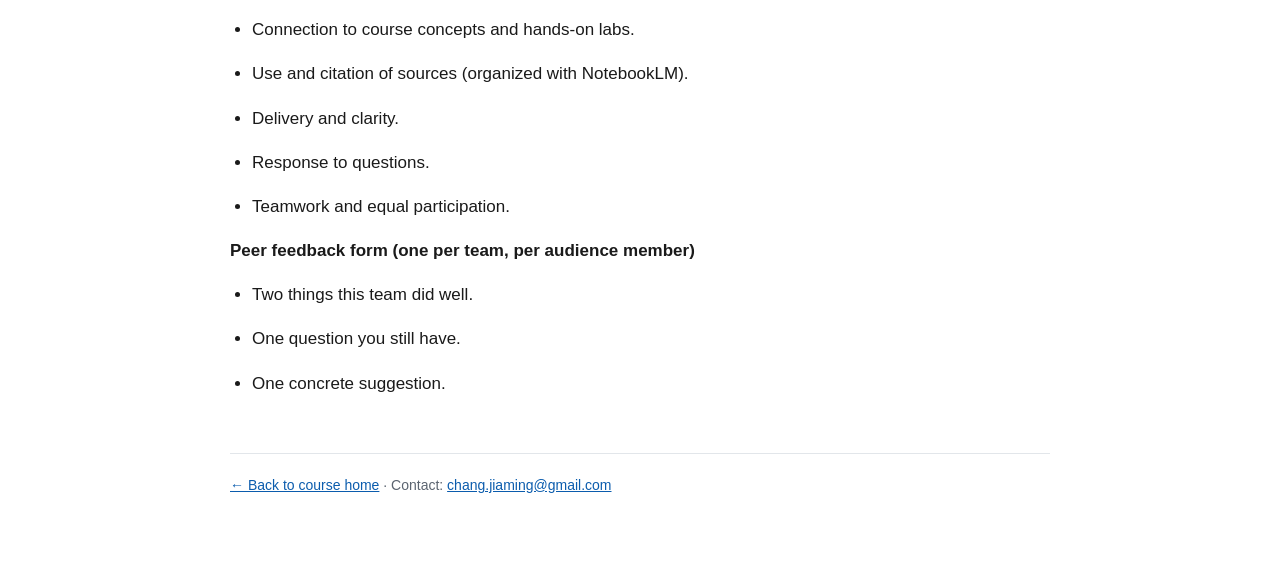
==== commit 509f258a: "revise lab-guide" ====
--- a/lab-guide.html
+++ b/lab-guide.html
@@ -27,7 +27,7 @@
 <h1 class="title">In-Class Lab Guide</h1>
 </header>
 <p><strong>Digital Communication and Emerging Technologies</strong></p>
-<p><em>In-Class Lab Guide (Instructor Notes + Student Worksheets)</em></p>
+<p><em>In-Class Lab Guide (Student Worksheets)</em></p>
 <p>NCCU ISS 2026</p>
 <p><strong>How to use this guide</strong></p>
 <ul>
@@ -57,12 +57,6 @@
 <li><p>Make the network large (for example 6 neurons by 4 layers) and compare training loss with test loss. The gap is overfitting.</p></li>
 </ul>
 <p><strong>Deliverable: </strong>A screenshot of your best Spiral network, plus two sentences: what adding neurons or layers did, and what overfitting means in your own words.</p>
-<p><strong>Instructor notes</strong></p>
-<ul>
-<li><p>Runs in any browser on lab machines. Keep the math out; focus on intuition.</p></li>
-<li><p>Early finishers: try changing the activation function or the learning rate and observe the effect.</p></li>
-<li><p>Common confusion: features versus neurons. Clarify with a quick board sketch.</p></li>
-</ul>
 <p><strong>Day 2 (7/21): Train an Image Classifier (Fashion-MNIST)</strong></p>
 <p><strong>Goal: </strong>Train a real image classifier and see how design choices change accuracy and overfitting.</p>
 <p><strong>Tools: </strong>Google Colab (pre-built notebook, mostly run-only with clearly marked edit cells); Fashion-MNIST dataset.</p>
@@ -87,12 +81,6 @@
 <li><p>Decide which setting gave the best validation accuracy and write it down.</p></li>
 </ul>
 <p><strong>Deliverable: </strong>Your best validation accuracy and the settings that produced it, plus one misclassified image (screenshot) with a one-line guess at why.</p>
-<p><strong>Instructor notes</strong></p>
-<ul>
-<li><p>Share the notebook link or a QR code in advance; mark editable cells clearly (for example, ### CHANGE ME ###).</p></li>
-<li><p>Fashion-MNIST loads from keras.datasets and trains fast on CPU, so no GPU is needed. Keep a results-cached copy as a fallback if Colab is slow.</p></li>
-<li><p>Advanced groups can add a Dropout layer and observe how the train and validation gap changes.</p></li>
-</ul>
 <p><strong>Day 3 (7/22): Prompt Engineering with Claude</strong></p>
 <p><strong>Goal: </strong>Learn to write effective prompts and recognize the limits of language models, including misinformation.</p>
 <p><strong>Tools: </strong>Claude (claude.ai), in the browser.</p>
@@ -116,12 +104,6 @@
 <p>Part B. Prompt battle. As a team, take the same task (for example, pull structured information out of a messy paragraph), craft the best prompt you can, and compare outputs across teams.</p>
 <p>Part C. Misinformation check. Give Claude a doubtful claim, ask it to assess the claim and explain its reasoning, then verify against a real source. Where did it help, and where could it mislead?</p>
 <p><strong>Deliverable: </strong>Your before-and-after prompt pair with one sentence on the biggest improvement, plus one observation about a language-model limitation or risk.</p>
-<p><strong>Instructor notes</strong></p>
-<ul>
-<li><p>Standardize on Claude. If account limits are a concern, have students work in pairs on one account.</p></li>
-<li><p>Stress verification: models can sound confident yet be wrong. Tie this to the deepfakes and misinformation theme.</p></li>
-<li><p>Keep example tasks close to humanities and social-science interests.</p></li>
-</ul>
 <p><strong>Day 4 (7/23): Try an AI Agent (Claude) on a Real Task</strong></p>
 <p><strong>Goal: </strong>Experience Claude as a collaborator on a multi-step task, then critique and iterate.</p>
 <p><strong>Tools: </strong>Claude (claude.ai). Reading tie-in: The Founder’s Playbook.</p>
@@ -147,11 +129,6 @@
 <li><p>Iterate two or three times and notice how it uses your feedback.</p></li>
 </ul>
 <p><strong>Deliverable: </strong>The task you chose, the final output, and three bullets: what worked, what failed, and what you would change about your instructions.</p>
-<p><strong>Instructor notes</strong></p>
-<ul>
-<li><p>This previews the group project. Connect it to the Founder’s Playbook reading: people use Claude to build and work, not just to chat.</p></li>
-<li><p>Remind students to verify facts and not to over-trust the output.</p></li>
-</ul>
 <p><strong>Day 5 (7/27): Synthetic Media, Misinformation &amp; Trust (Hands-on Studio)</strong></p>
 <p><strong>Goal: </strong>Investigate how generative AI creates synthetic media, and build practical habits for detecting it and deciding what to trust. This session ties the whole course back to digital communication.</p>
 <p><strong>Tools: </strong>Browser only. Claude (claude.ai); a reverse image search (Google Images or TinEye); the Content Credentials verifier (contentcredentials.org/verify); the SIFT method for lateral reading.</p>
@@ -173,13 +150,6 @@
 </ul>
 <p>Part C. Red team / blue team. As a team, use Claude to draft one plausible but false claim on a topic you care about, then switch roles and use Claude plus at least two real sources to debunk it. Record what made the fake convincing and what finally exposed it.</p>
 <p><strong>Deliverable: </strong>A short verification log: one item you checked, the three moves you ran and what each revealed, your final judgment (trustworthy or not), and one sentence on how this changes the way you will share content online.</p>
-<p><strong>Instructor notes</strong></p>
-<ul>
-<li><p>Prepare the Station A example set in advance (a few paired real and AI-generated images, one AI voice clip, one AI-written paragraph) and keep an answer key. Rotate teams through stations if lab seating is tight, or run all three in sequence.</p></li>
-<li><p>Emphasize that detection tells are not permanent: as generators improve, provenance and lateral reading matter more than spotting artifacts. This is the durable lesson.</p></li>
-<li><p>Handle the red-team step responsibly: the false claims stay inside the classroom exercise and are debunked before the session ends. Frame it as understanding the threat in order to counter it.</p></li>
-<li><p>This studio is the strongest tie to the digital-communication theme (misinformation, deepfakes, trust); encourage teams to consider a related angle for their Day 6 presentation.</p></li>
-</ul>
 <p><strong>Day 6 (7/28): Group Presentations</strong></p>
 <p>Each of the 4 teams presents a chosen AI application or issue, drawing on the labs and the synthetic-media studio. Plan on about 7 minutes of talk plus 3 minutes of Q&amp;A per team.</p>
 <p><strong>Run of show</strong></p>
@@ -199,7 +169,7 @@
 <li><p>Connection to course concepts and your own hands-on results.</p></li>
 <li><p>Conclusion and questions for the audience.</p></li>
 </ul>
-<p><strong>Grading rubric (share with students)</strong></p>
+<p><strong>Grading rubric</strong></p>
 <ul>
 <li><p>Content and accuracy.</p></li>
 <li><p>Critical analysis: value plus a societal or ethical implication.</p></li>
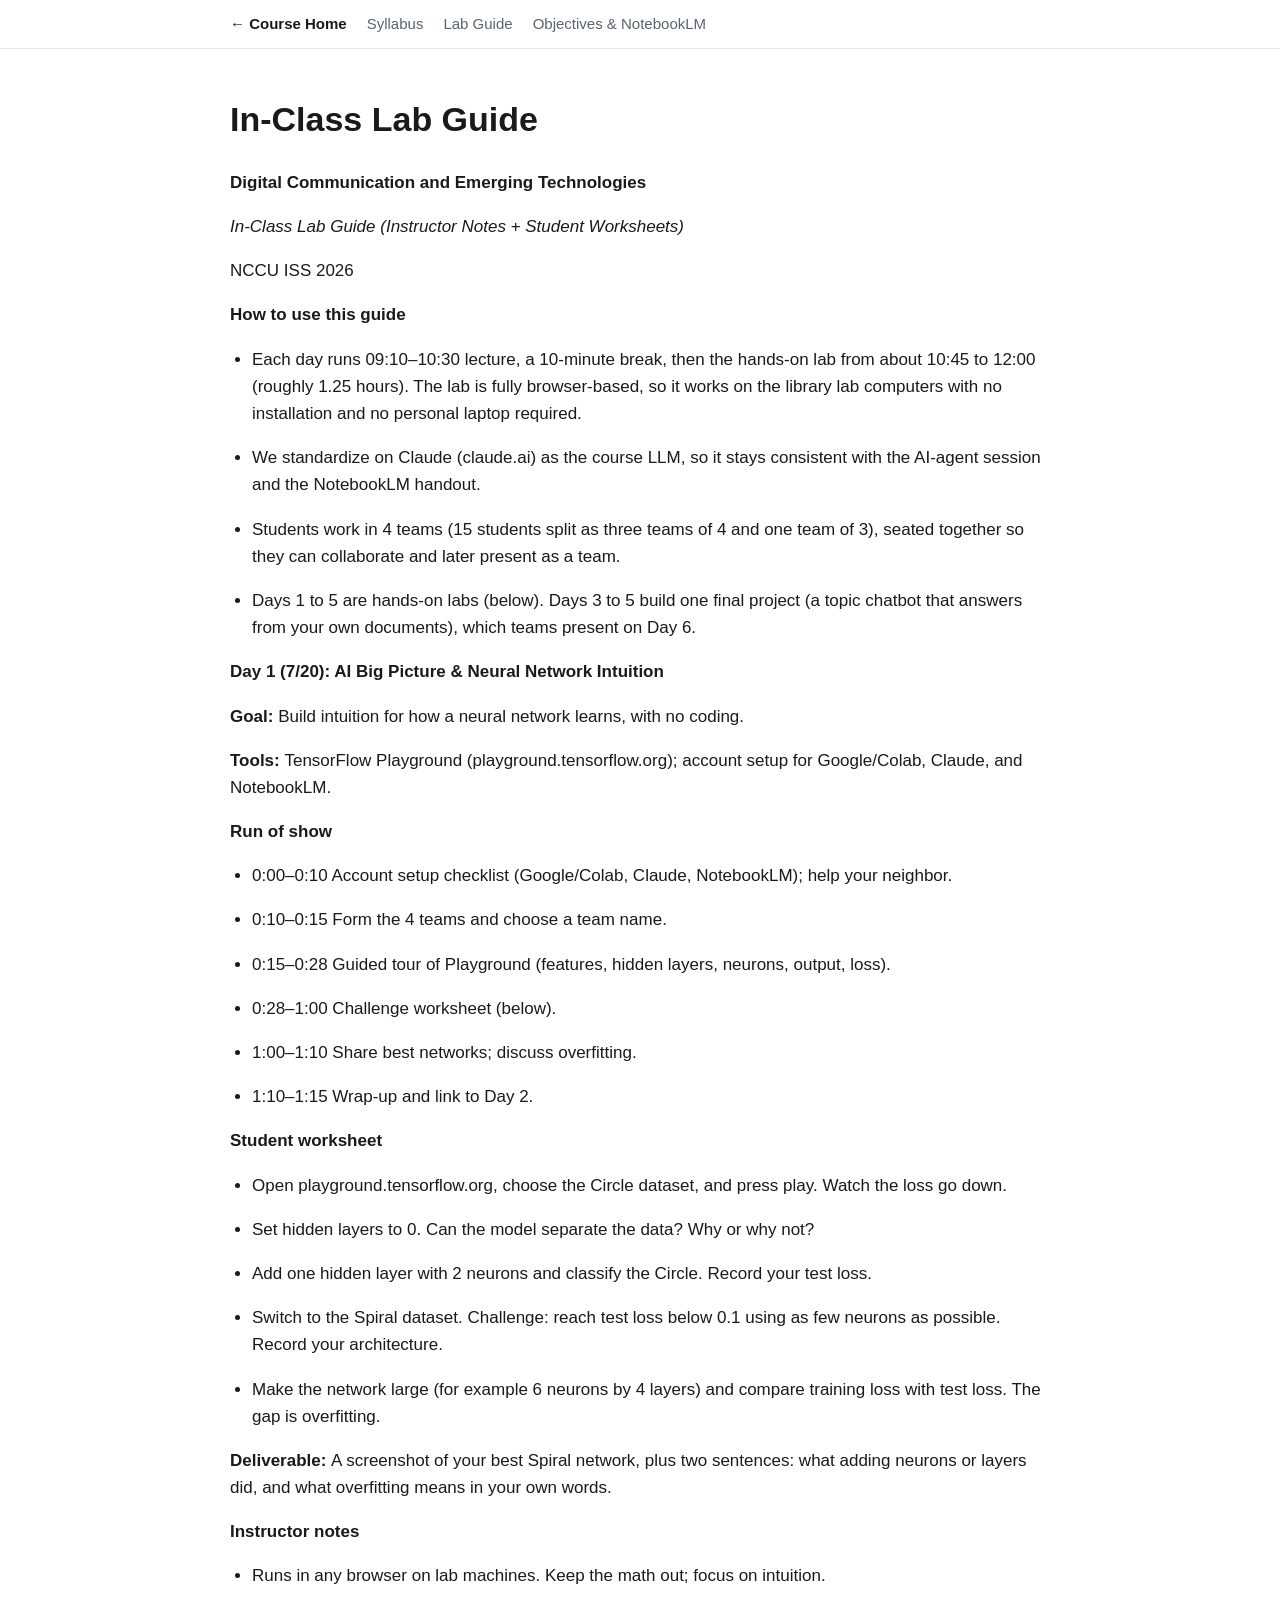
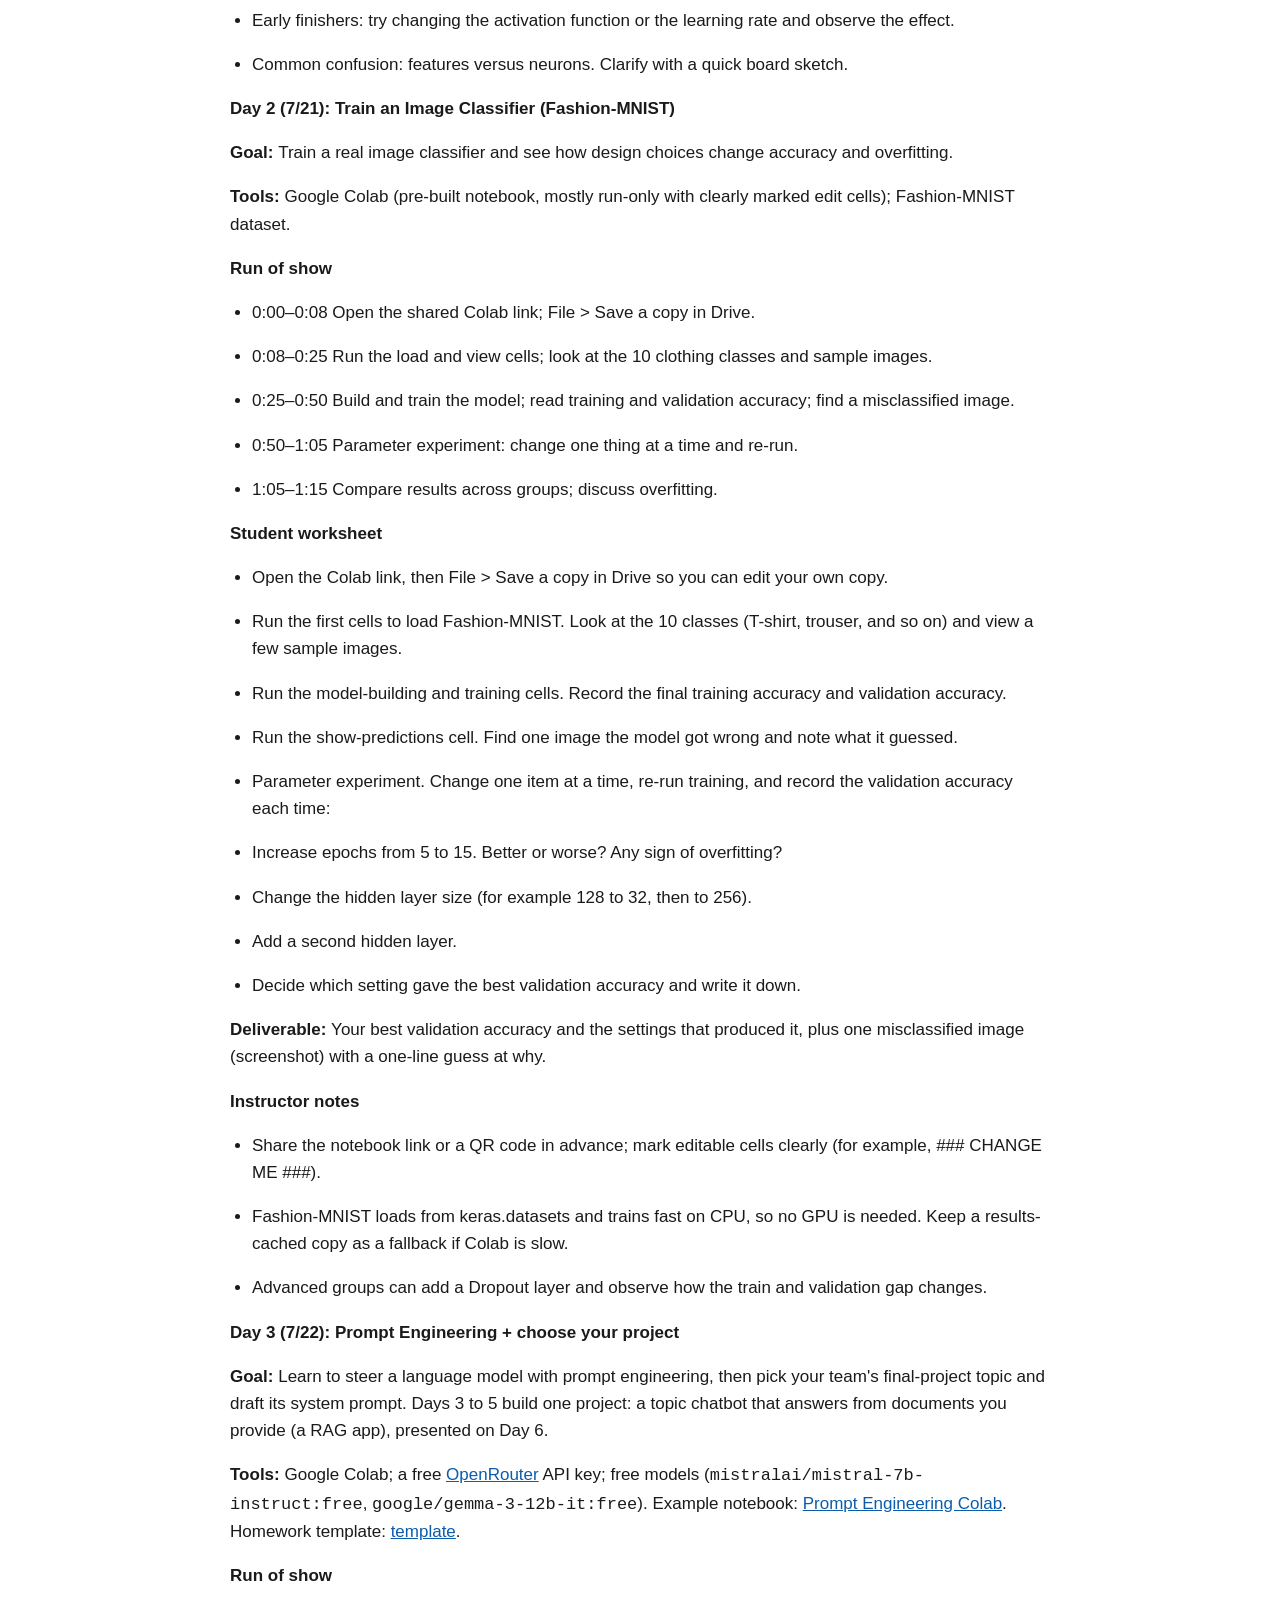
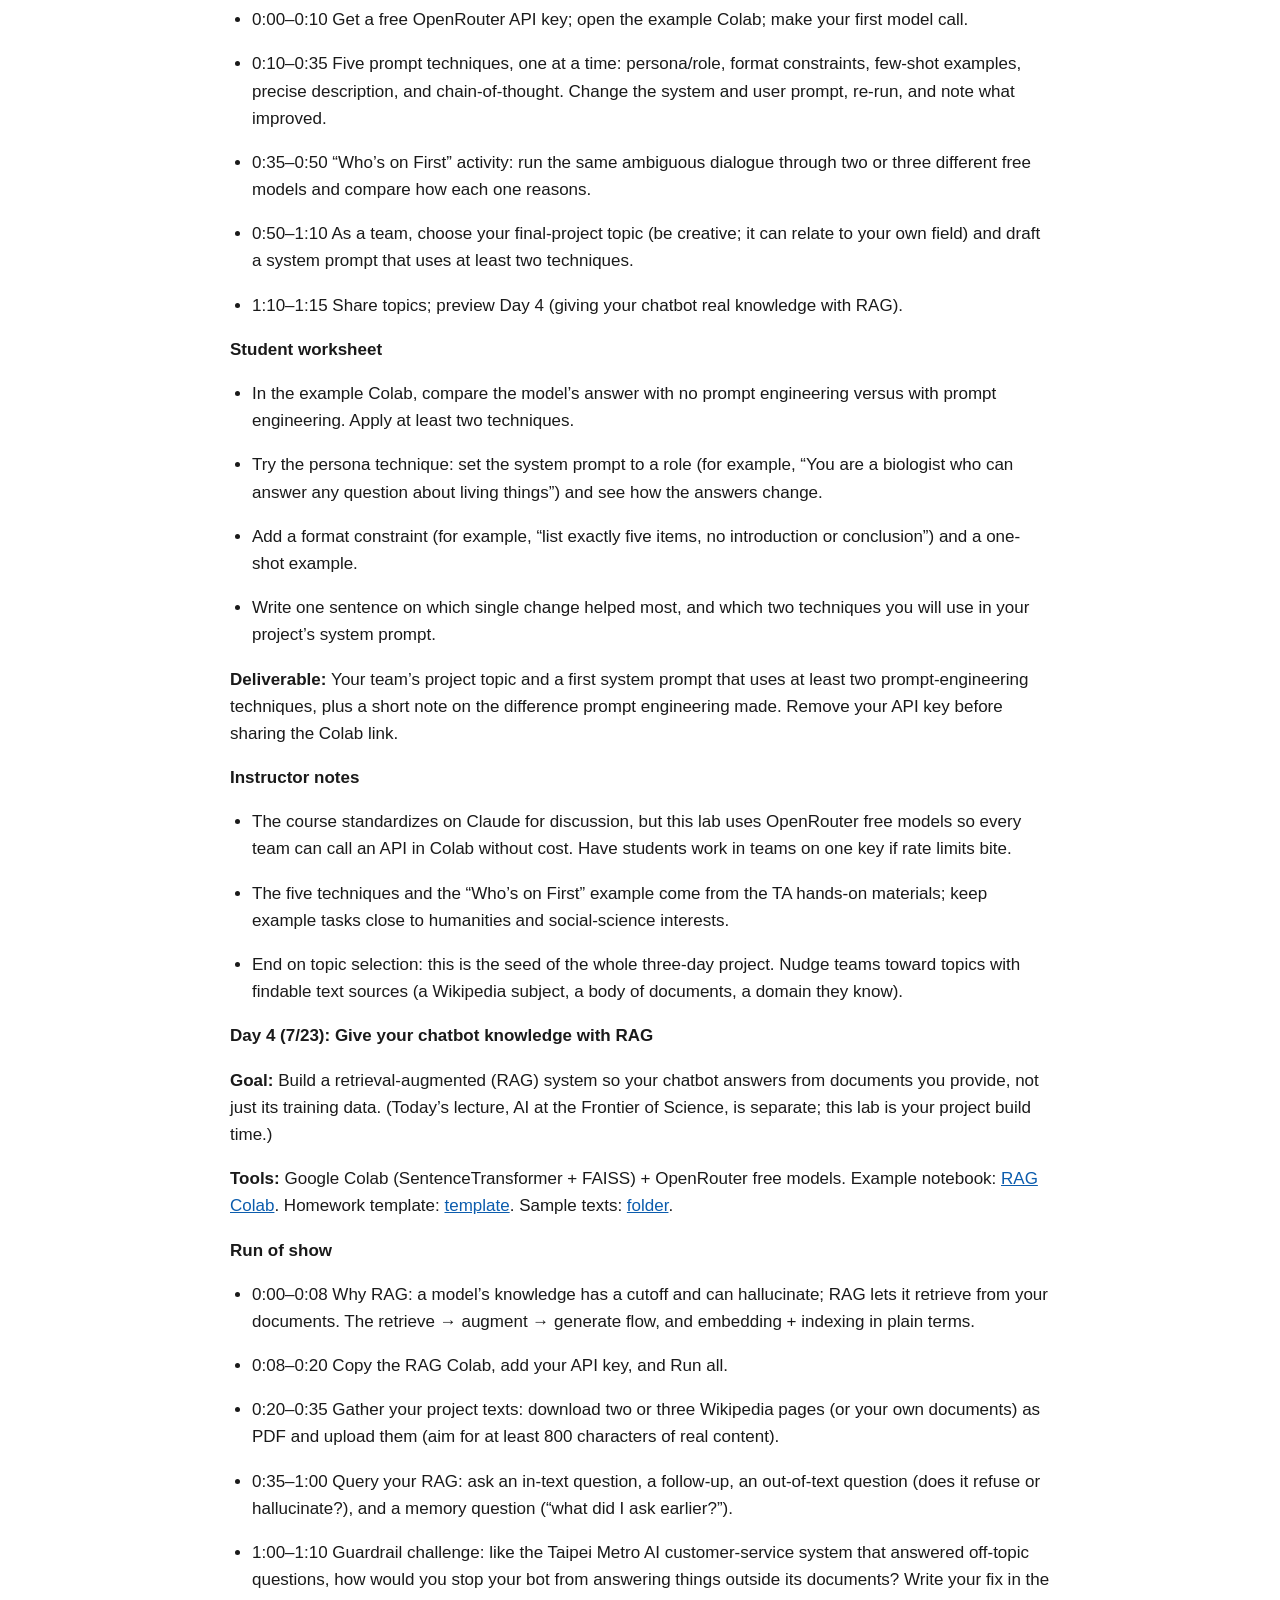
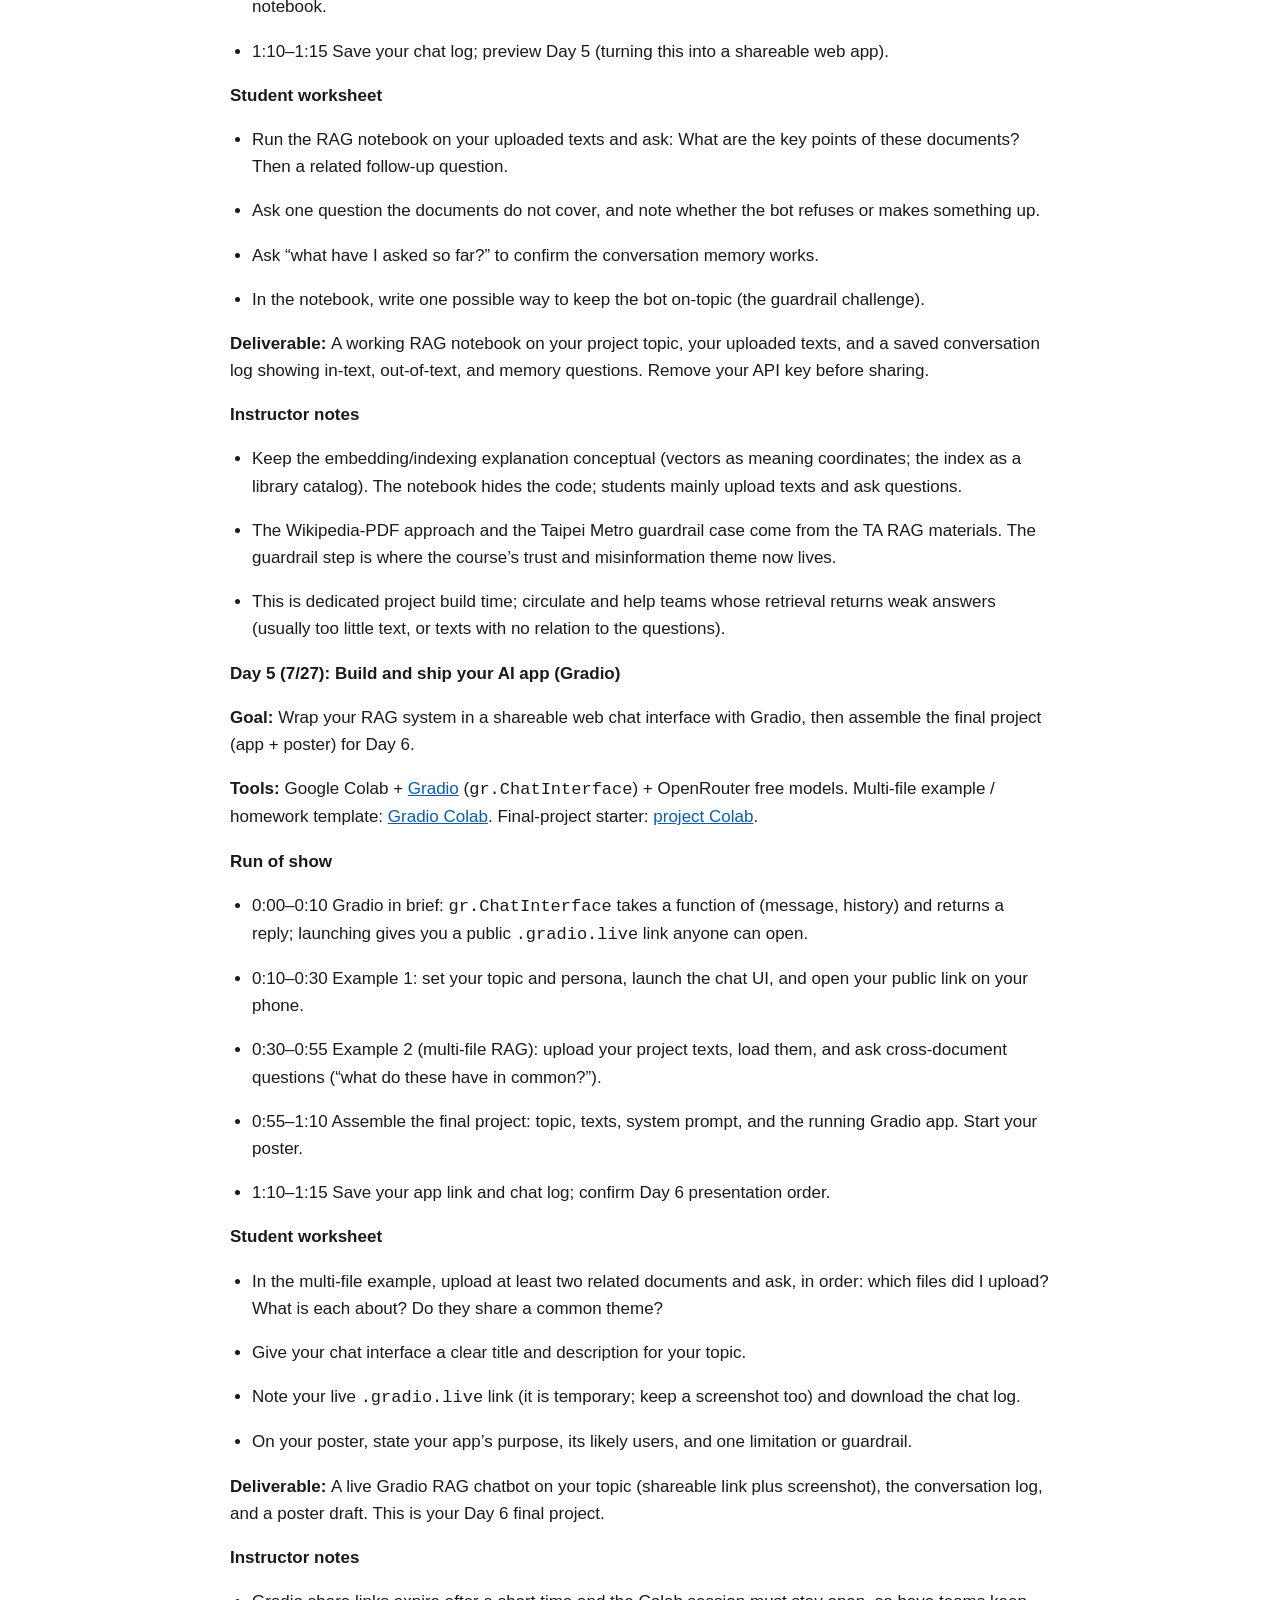
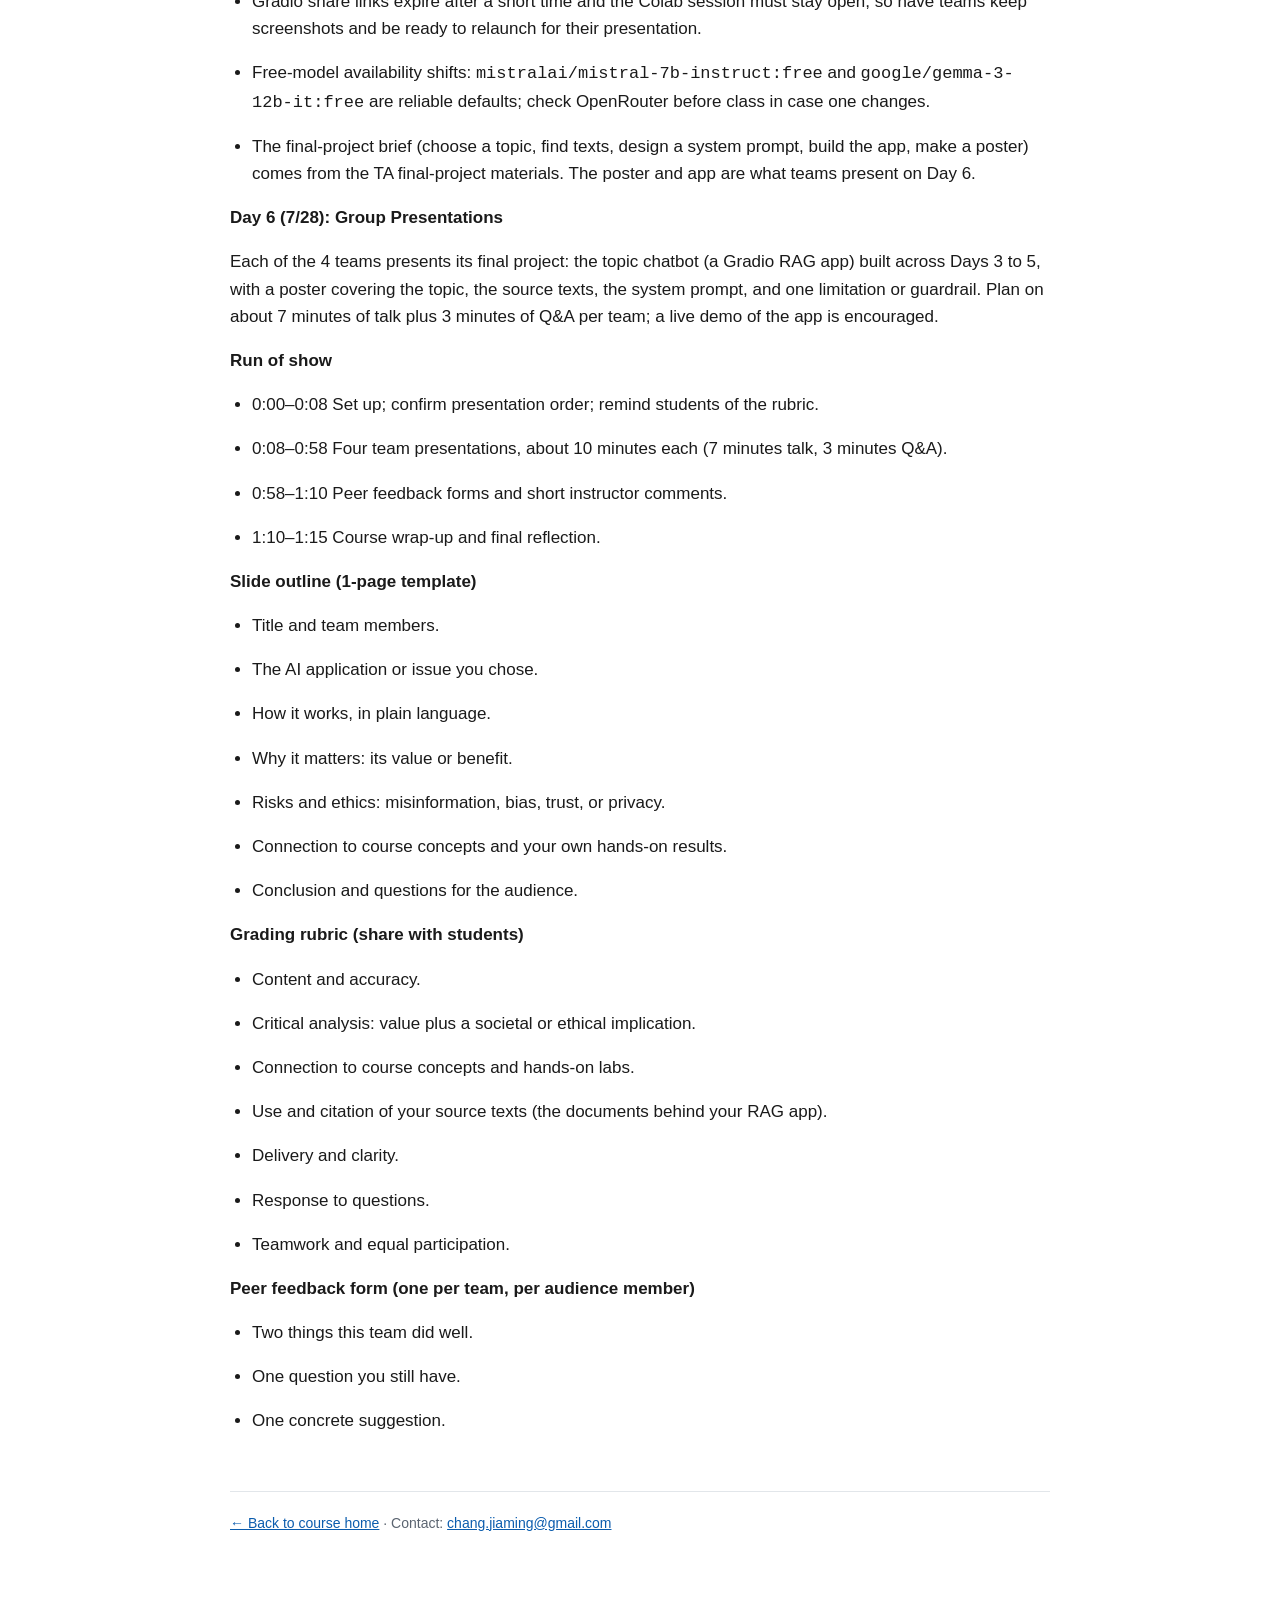
==== commit 2135c5c2: "revised" ====
--- a/lab-guide.html
+++ b/lab-guide.html
@@ -27,14 +27,14 @@
 <h1 class="title">In-Class Lab Guide</h1>
 </header>
 <p><strong>Digital Communication and Emerging Technologies</strong></p>
-<p><em>In-Class Lab Guide (Student Worksheets)</em></p>
+<p><em>In-Class Lab Guide (Instructor Notes + Student Worksheets)</em></p>
 <p>NCCU ISS 2026</p>
 <p><strong>How to use this guide</strong></p>
 <ul>
-<li><p>Each in-class session runs about 1.5 hours and is fully browser-based, so it works on the library lab computers with no installation and no personal laptop required.</p></li>
+<li><p>Each day runs 09:10–10:30 lecture, a 10-minute break, then the hands-on lab from about 10:45 to 12:00 (roughly 1.25 hours). The lab is fully browser-based, so it works on the library lab computers with no installation and no personal laptop required.</p></li>
 <li><p>We standardize on Claude (claude.ai) as the course LLM, so it stays consistent with the AI-agent session and the NotebookLM handout.</p></li>
 <li><p>Students work in 4 teams (15 students split as three teams of 4 and one team of 3), seated together so they can collaborate and later present as a team.</p></li>
-<li><p>Days 1 to 5 are hands-on labs (below). Day 6 is the group presentations (rubric and templates at the end). The separate NotebookLM handout supports each team’s presentation research.</p></li>
+<li><p>Days 1 to 5 are hands-on labs (below). Days 3 to 5 build one final project (a topic chatbot that answers from your own documents), which teams present on Day 6.</p></li>
 </ul>
 <p><strong>Day 1 (7/20): AI Big Picture &amp; Neural Network Intuition</strong></p>
 <p><strong>Goal: </strong>Build intuition for how a neural network learns, with no coding.</p>
@@ -43,10 +43,10 @@
 <ul>
 <li><p>0:00–0:10 Account setup checklist (Google/Colab, Claude, NotebookLM); help your neighbor.</p></li>
 <li><p>0:10–0:15 Form the 4 teams and choose a team name.</p></li>
-<li><p>0:15–0:30 Guided tour of Playground (features, hidden layers, neurons, output, loss).</p></li>
-<li><p>0:30–1:05 Challenge worksheet (below).</p></li>
-<li><p>1:05–1:20 Share best networks; discuss overfitting.</p></li>
-<li><p>1:20–1:30 Wrap-up and link to Day 2.</p></li>
+<li><p>0:15–0:28 Guided tour of Playground (features, hidden layers, neurons, output, loss).</p></li>
+<li><p>0:28–1:00 Challenge worksheet (below).</p></li>
+<li><p>1:00–1:10 Share best networks; discuss overfitting.</p></li>
+<li><p>1:10–1:15 Wrap-up and link to Day 2.</p></li>
 </ul>
 <p><strong>Student worksheet</strong></p>
 <ul>
@@ -57,16 +57,22 @@
 <li><p>Make the network large (for example 6 neurons by 4 layers) and compare training loss with test loss. The gap is overfitting.</p></li>
 </ul>
 <p><strong>Deliverable: </strong>A screenshot of your best Spiral network, plus two sentences: what adding neurons or layers did, and what overfitting means in your own words.</p>
+<p><strong>Instructor notes</strong></p>
+<ul>
+<li><p>Runs in any browser on lab machines. Keep the math out; focus on intuition.</p></li>
+<li><p>Early finishers: try changing the activation function or the learning rate and observe the effect.</p></li>
+<li><p>Common confusion: features versus neurons. Clarify with a quick board sketch.</p></li>
+</ul>
 <p><strong>Day 2 (7/21): Train an Image Classifier (Fashion-MNIST)</strong></p>
 <p><strong>Goal: </strong>Train a real image classifier and see how design choices change accuracy and overfitting.</p>
 <p><strong>Tools: </strong>Google Colab (pre-built notebook, mostly run-only with clearly marked edit cells); Fashion-MNIST dataset.</p>
 <p><strong>Run of show</strong></p>
 <ul>
-<li><p>0:00–0:10 Open the shared Colab link; File &gt; Save a copy in Drive.</p></li>
-<li><p>0:10–0:30 Run the load and view cells; look at the 10 clothing classes and sample images.</p></li>
-<li><p>0:30–0:55 Build and train the model; read training and validation accuracy; find a misclassified image.</p></li>
-<li><p>0:55–1:15 Parameter experiment: change one thing at a time and re-run.</p></li>
-<li><p>1:15–1:30 Compare results across groups; discuss overfitting.</p></li>
+<li><p>0:00–0:08 Open the shared Colab link; File &gt; Save a copy in Drive.</p></li>
+<li><p>0:08–0:25 Run the load and view cells; look at the 10 clothing classes and sample images.</p></li>
+<li><p>0:25–0:50 Build and train the model; read training and validation accuracy; find a misclassified image.</p></li>
+<li><p>0:50–1:05 Parameter experiment: change one thing at a time and re-run.</p></li>
+<li><p>1:05–1:15 Compare results across groups; discuss overfitting.</p></li>
 </ul>
 <p><strong>Student worksheet</strong></p>
 <ul>
@@ -81,83 +87,96 @@
 <li><p>Decide which setting gave the best validation accuracy and write it down.</p></li>
 </ul>
 <p><strong>Deliverable: </strong>Your best validation accuracy and the settings that produced it, plus one misclassified image (screenshot) with a one-line guess at why.</p>
-<p><strong>Day 3 (7/22): Prompt Engineering with Claude</strong></p>
-<p><strong>Goal: </strong>Learn to write effective prompts and recognize the limits of language models, including misinformation.</p>
-<p><strong>Tools: </strong>Claude (claude.ai), in the browser.</p>
-<p><strong>Run of show</strong></p>
-<ul>
-<li><p>0:00–0:10 What makes a good prompt: role, context, examples, output format, step-by-step.</p></li>
-<li><p>0:10–0:40 Iterative prompting worksheet (Part A).</p></li>
-<li><p>0:40–1:00 Prompt battle in teams (Part B).</p></li>
-<li><p>1:00–1:20 Misinformation mini-case (Part C); discuss verification and trust.</p></li>
-<li><p>1:20–1:30 Debrief: which principles worked best.</p></li>
-</ul>
-<p><strong>Student worksheet</strong></p>
-<p>Part A. Iterative prompting. Pick a task, such as summarizing a news article for a 12-year-old, or drafting a polite email that declines an invitation.</p>
-<ul>
-<li><p>Write a basic one-line prompt and save the output.</p></li>
-<li><p>Add a role and audience (for example, “You are a science teacher writing for 12-year-olds”) and re-run. What improved?</p></li>
-<li><p>Add an explicit output format (for example, three bullet points, each under 15 words) and re-run.</p></li>
-<li><p>Add one example of what you want (one-shot) and re-run.</p></li>
-<li><p>Note which single change helped the most.</p></li>
-</ul>
-<p>Part B. Prompt battle. As a team, take the same task (for example, pull structured information out of a messy paragraph), craft the best prompt you can, and compare outputs across teams.</p>
-<p>Part C. Misinformation check. Give Claude a doubtful claim, ask it to assess the claim and explain its reasoning, then verify against a real source. Where did it help, and where could it mislead?</p>
-<p><strong>Deliverable: </strong>Your before-and-after prompt pair with one sentence on the biggest improvement, plus one observation about a language-model limitation or risk.</p>
-<p><strong>Day 4 (7/23): Try an AI Agent (Claude) on a Real Task</strong></p>
-<p><strong>Goal: </strong>Experience Claude as a collaborator on a multi-step task, then critique and iterate.</p>
-<p><strong>Tools: </strong>Claude (claude.ai). Reading tie-in: The Founder’s Playbook.</p>
-<p><strong>Run of show</strong></p>
-<ul>
-<li><p>0:00–0:10 What an AI agent is, versus a simple chatbot (Karpathy framing).</p></li>
-<li><p>0:10–0:50 Agent task worksheet.</p></li>
-<li><p>0:50–1:10 Critique and iterate.</p></li>
-<li><p>1:10–1:30 Discussion: where agents help, where they fail, and how people build with Claude.</p></li>
-</ul>
-<p><strong>Student worksheet</strong></p>
-<p>Choose one multi-step task:</p>
-<ul>
-<li><p>Turn your messy course notes (paste them in) into a structured study guide with key terms and a short quiz.</p></li>
-<li><p>Plan a three-stop campus or neighborhood tour for visiting students, with a short reason for each stop.</p></li>
-<li><p>Draft a short opinion piece on an AI topic, then ask Claude to critique its own argument and revise it.</p></li>
-</ul>
-<p>Then follow these steps:</p>
-<ul>
-<li><p>Give Claude the task with clear context and the output you want.</p></li>
-<li><p>Ask it to outline its plan before doing the task, and review the plan.</p></li>
-<li><p>Let it produce the result, then push back: request changes, point out a weakness, or ask for sources or a different tone.</p></li>
-<li><p>Iterate two or three times and notice how it uses your feedback.</p></li>
-</ul>
-<p><strong>Deliverable: </strong>The task you chose, the final output, and three bullets: what worked, what failed, and what you would change about your instructions.</p>
-<p><strong>Day 5 (7/27): Synthetic Media, Misinformation &amp; Trust (Hands-on Studio)</strong></p>
-<p><strong>Goal: </strong>Investigate how generative AI creates synthetic media, and build practical habits for detecting it and deciding what to trust. This session ties the whole course back to digital communication.</p>
-<p><strong>Tools: </strong>Browser only. Claude (claude.ai); a reverse image search (Google Images or TinEye); the Content Credentials verifier (contentcredentials.org/verify); the SIFT method for lateral reading.</p>
-<p><strong>Run of show</strong></p>
-<ul>
-<li><p>0:00–0:10 Framing: the synthetic-media spectrum, from cheapfakes (miscaptioned or edited real media) to deepfakes (fully AI-generated). Why this matters for communication, journalism, and public trust.</p></li>
-<li><p>0:10–0:35 Station A, Spot the fake. In pairs, compare sets of real and AI-generated images, short audio clips, and text, and record the tells that gave each one away.</p></li>
-<li><p>0:35–1:00 Station B, Verification toolkit. Practice three moves on a real example: reverse image search to find the origin, Content Credentials to read provenance, and the SIFT method (Stop, Investigate the source, Find better coverage, Trace to the original) for lateral reading.</p></li>
-<li><p>1:00–1:20 Station C, Red team / blue team. Using Claude, the red side drafts a plausible but false claim with a convincing style; the blue side then uses Claude plus real sources to debunk it. Debrief the dual-use tension and where each side broke down.</p></li>
-<li><p>1:20–1:30 Debrief and bridge to the group project: what makes a claim trustworthy, and how teams will document their own sources with NotebookLM.</p></li>
-</ul>
-<p><strong>Student worksheet</strong></p>
-<p>Part A. Spot the fake. For each item you are shown (image, audio, text), write down your verdict (real or AI-generated) and the single strongest tell you noticed. Then compare with the answer key and note one tell that fooled you.</p>
-<p>Part B. Verification toolkit. Take one questionable image or claim and run all three moves:</p>
-<ul>
-<li><p>Reverse image search: where does this image actually first appear, and in what context?</p></li>
-<li><p>Content Credentials (contentcredentials.org/verify): does the file carry provenance data? What does it say about how it was made or edited?</p></li>
-<li><p>SIFT / lateral reading: leave the page, find what other reliable sources say, and trace the claim to its original context.</p></li>
-</ul>
-<p>Part C. Red team / blue team. As a team, use Claude to draft one plausible but false claim on a topic you care about, then switch roles and use Claude plus at least two real sources to debunk it. Record what made the fake convincing and what finally exposed it.</p>
-<p><strong>Deliverable: </strong>A short verification log: one item you checked, the three moves you ran and what each revealed, your final judgment (trustworthy or not), and one sentence on how this changes the way you will share content online.</p>
+<p><strong>Instructor notes</strong></p>
+<ul>
+<li><p>Share the notebook link or a QR code in advance; mark editable cells clearly (for example, ### CHANGE ME ###).</p></li>
+<li><p>Fashion-MNIST loads from keras.datasets and trains fast on CPU, so no GPU is needed. Keep a results-cached copy as a fallback if Colab is slow.</p></li>
+<li><p>Advanced groups can add a Dropout layer and observe how the train and validation gap changes.</p></li>
+</ul>
+<p><strong>Day 3 (7/22): Prompt Engineering + choose your project</strong></p>
+<p><strong>Goal: </strong>Learn to steer a language model with prompt engineering, then pick your team's final-project topic and draft its system prompt. Days 3 to 5 build one project: a topic chatbot that answers from documents you provide (a RAG app), presented on Day 6.</p>
+<p><strong>Tools: </strong>Google Colab; a free <a href="https://openrouter.ai/">OpenRouter</a> API key; free models (<code>mistralai/mistral-7b-instruct:free</code>, <code>google/gemma-3-12b-it:free</code>). Example notebook: <a href="https://colab.research.google.com/drive/12yE-Rc8vyGqzWeslRK_u4Y0_B5hSyDh4?usp=sharing">Prompt Engineering Colab</a>. Homework template: <a href="https://colab.research.google.com/drive/1eLt6xVOmCHp7bVyFN7K0B0u4adRqa7re?usp=sharing">template</a>.</p>
+<p><strong>Run of show</strong></p>
+<ul>
+<li><p>0:00&#8211;0:10 Get a free OpenRouter API key; open the example Colab; make your first model call.</p></li>
+<li><p>0:10&#8211;0:35 Five prompt techniques, one at a time: persona/role, format constraints, few-shot examples, precise description, and chain-of-thought. Change the system and user prompt, re-run, and note what improved.</p></li>
+<li><p>0:35&#8211;0:50 &#8220;Who&#8217;s on First&#8221; activity: run the same ambiguous dialogue through two or three different free models and compare how each one reasons.</p></li>
+<li><p>0:50&#8211;1:10 As a team, choose your final-project topic (be creative; it can relate to your own field) and draft a system prompt that uses at least two techniques.</p></li>
+<li><p>1:10&#8211;1:15 Share topics; preview Day 4 (giving your chatbot real knowledge with RAG).</p></li>
+</ul>
+<p><strong>Student worksheet</strong></p>
+<ul>
+<li><p>In the example Colab, compare the model&#8217;s answer with no prompt engineering versus with prompt engineering. Apply at least two techniques.</p></li>
+<li><p>Try the persona technique: set the system prompt to a role (for example, &#8220;You are a biologist who can answer any question about living things&#8221;) and see how the answers change.</p></li>
+<li><p>Add a format constraint (for example, &#8220;list exactly five items, no introduction or conclusion&#8221;) and a one-shot example.</p></li>
+<li><p>Write one sentence on which single change helped most, and which two techniques you will use in your project&#8217;s system prompt.</p></li>
+</ul>
+<p><strong>Deliverable: </strong>Your team&#8217;s project topic and a first system prompt that uses at least two prompt-engineering techniques, plus a short note on the difference prompt engineering made. Remove your API key before sharing the Colab link.</p>
+<p><strong>Instructor notes</strong></p>
+<ul>
+<li><p>The course standardizes on Claude for discussion, but this lab uses OpenRouter free models so every team can call an API in Colab without cost. Have students work in teams on one key if rate limits bite.</p></li>
+<li><p>The five techniques and the &#8220;Who&#8217;s on First&#8221; example come from the TA hands-on materials; keep example tasks close to humanities and social-science interests.</p></li>
+<li><p>End on topic selection: this is the seed of the whole three-day project. Nudge teams toward topics with findable text sources (a Wikipedia subject, a body of documents, a domain they know).</p></li>
+</ul>
+<p><strong>Day 4 (7/23): Give your chatbot knowledge with RAG</strong></p>
+<p><strong>Goal: </strong>Build a retrieval-augmented (RAG) system so your chatbot answers from documents you provide, not just its training data. (Today&#8217;s lecture, AI at the Frontier of Science, is separate; this lab is your project build time.)</p>
+<p><strong>Tools: </strong>Google Colab (SentenceTransformer + FAISS) + OpenRouter free models. Example notebook: <a href="https://colab.research.google.com/drive/1wHrffdUar0DUa0h9TYNCbY3l0cV1ClX3?usp=sharing">RAG Colab</a>. Homework template: <a href="https://colab.research.google.com/drive/1silumgGEI0i2kzsdehe4-fZGIWX-d6N0?usp=sharing">template</a>. Sample texts: <a href="https://drive.google.com/drive/folders/1oyiGAzsgAsoQnzOzkSFOzM5vcSLd_bEV?usp=sharing">folder</a>.</p>
+<p><strong>Run of show</strong></p>
+<ul>
+<li><p>0:00&#8211;0:08 Why RAG: a model&#8217;s knowledge has a cutoff and can hallucinate; RAG lets it retrieve from your documents. The retrieve &#8594; augment &#8594; generate flow, and embedding + indexing in plain terms.</p></li>
+<li><p>0:08&#8211;0:20 Copy the RAG Colab, add your API key, and Run all.</p></li>
+<li><p>0:20&#8211;0:35 Gather your project texts: download two or three Wikipedia pages (or your own documents) as PDF and upload them (aim for at least 800 characters of real content).</p></li>
+<li><p>0:35&#8211;1:00 Query your RAG: ask an in-text question, a follow-up, an out-of-text question (does it refuse or hallucinate?), and a memory question (&#8220;what did I ask earlier?&#8221;).</p></li>
+<li><p>1:00&#8211;1:10 Guardrail challenge: like the Taipei Metro AI customer-service system that answered off-topic questions, how would you stop your bot from answering things outside its documents? Write your fix in the notebook.</p></li>
+<li><p>1:10&#8211;1:15 Save your chat log; preview Day 5 (turning this into a shareable web app).</p></li>
+</ul>
+<p><strong>Student worksheet</strong></p>
+<ul>
+<li><p>Run the RAG notebook on your uploaded texts and ask: What are the key points of these documents? Then a related follow-up question.</p></li>
+<li><p>Ask one question the documents do not cover, and note whether the bot refuses or makes something up.</p></li>
+<li><p>Ask &#8220;what have I asked so far?&#8221; to confirm the conversation memory works.</p></li>
+<li><p>In the notebook, write one possible way to keep the bot on-topic (the guardrail challenge).</p></li>
+</ul>
+<p><strong>Deliverable: </strong>A working RAG notebook on your project topic, your uploaded texts, and a saved conversation log showing in-text, out-of-text, and memory questions. Remove your API key before sharing.</p>
+<p><strong>Instructor notes</strong></p>
+<ul>
+<li><p>Keep the embedding/indexing explanation conceptual (vectors as meaning coordinates; the index as a library catalog). The notebook hides the code; students mainly upload texts and ask questions.</p></li>
+<li><p>The Wikipedia-PDF approach and the Taipei Metro guardrail case come from the TA RAG materials. The guardrail step is where the course&#8217;s trust and misinformation theme now lives.</p></li>
+<li><p>This is dedicated project build time; circulate and help teams whose retrieval returns weak answers (usually too little text, or texts with no relation to the questions).</p></li>
+</ul>
+<p><strong>Day 5 (7/27): Build and ship your AI app (Gradio)</strong></p>
+<p><strong>Goal: </strong>Wrap your RAG system in a shareable web chat interface with Gradio, then assemble the final project (app + poster) for Day 6.</p>
+<p><strong>Tools: </strong>Google Colab + <a href="https://www.gradio.app/">Gradio</a> (<code>gr.ChatInterface</code>) + OpenRouter free models. Multi-file example / homework template: <a href="https://colab.research.google.com/drive/12BPWipsLYtxr-5IWMbbR81XjrWYCSfrZ?usp=sharing">Gradio Colab</a>. Final-project starter: <a href="https://colab.research.google.com/drive/109UIKfTQjemQixheofkPe01fngmvzh02?usp=sharing">project Colab</a>.</p>
+<p><strong>Run of show</strong></p>
+<ul>
+<li><p>0:00&#8211;0:10 Gradio in brief: <code>gr.ChatInterface</code> takes a function of (message, history) and returns a reply; launching gives you a public <code>.gradio.live</code> link anyone can open.</p></li>
+<li><p>0:10&#8211;0:30 Example 1: set your topic and persona, launch the chat UI, and open your public link on your phone.</p></li>
+<li><p>0:30&#8211;0:55 Example 2 (multi-file RAG): upload your project texts, load them, and ask cross-document questions (&#8220;what do these have in common?&#8221;).</p></li>
+<li><p>0:55&#8211;1:10 Assemble the final project: topic, texts, system prompt, and the running Gradio app. Start your poster.</p></li>
+<li><p>1:10&#8211;1:15 Save your app link and chat log; confirm Day 6 presentation order.</p></li>
+</ul>
+<p><strong>Student worksheet</strong></p>
+<ul>
+<li><p>In the multi-file example, upload at least two related documents and ask, in order: which files did I upload? What is each about? Do they share a common theme?</p></li>
+<li><p>Give your chat interface a clear title and description for your topic.</p></li>
+<li><p>Note your live <code>.gradio.live</code> link (it is temporary; keep a screenshot too) and download the chat log.</p></li>
+<li><p>On your poster, state your app&#8217;s purpose, its likely users, and one limitation or guardrail.</p></li>
+</ul>
+<p><strong>Deliverable: </strong>A live Gradio RAG chatbot on your topic (shareable link plus screenshot), the conversation log, and a poster draft. This is your Day 6 final project.</p>
+<p><strong>Instructor notes</strong></p>
+<ul>
+<li><p>Gradio share links expire after a short time and the Colab session must stay open, so have teams keep screenshots and be ready to relaunch for their presentation.</p></li>
+<li><p>Free-model availability shifts: <code>mistralai/mistral-7b-instruct:free</code> and <code>google/gemma-3-12b-it:free</code> are reliable defaults; check OpenRouter before class in case one changes.</p></li>
+<li><p>The final-project brief (choose a topic, find texts, design a system prompt, build the app, make a poster) comes from the TA final-project materials. The poster and app are what teams present on Day 6.</p></li>
+</ul>
 <p><strong>Day 6 (7/28): Group Presentations</strong></p>
-<p>Each of the 4 teams presents a chosen AI application or issue, drawing on the labs and the synthetic-media studio. Plan on about 7 minutes of talk plus 3 minutes of Q&amp;A per team.</p>
-<p><strong>Run of show</strong></p>
-<ul>
-<li><p>0:00–0:10 Set up; confirm presentation order; remind students of the rubric.</p></li>
-<li><p>0:10–1:00 Four team presentations, about 10 minutes each (7 minutes talk, 3 minutes Q&amp;A).</p></li>
-<li><p>1:00–1:20 Peer feedback forms and short instructor comments.</p></li>
-<li><p>1:20–1:30 Course wrap-up and final reflection.</p></li>
+<p>Each of the 4 teams presents its final project: the topic chatbot (a Gradio RAG app) built across Days 3 to 5, with a poster covering the topic, the source texts, the system prompt, and one limitation or guardrail. Plan on about 7 minutes of talk plus 3 minutes of Q&amp;A per team; a live demo of the app is encouraged.</p>
+<p><strong>Run of show</strong></p>
+<ul>
+<li><p>0:00–0:08 Set up; confirm presentation order; remind students of the rubric.</p></li>
+<li><p>0:08–0:58 Four team presentations, about 10 minutes each (7 minutes talk, 3 minutes Q&amp;A).</p></li>
+<li><p>0:58–1:10 Peer feedback forms and short instructor comments.</p></li>
+<li><p>1:10–1:15 Course wrap-up and final reflection.</p></li>
 </ul>
 <p><strong>Slide outline (1-page template)</strong></p>
 <ul>
@@ -169,12 +188,12 @@
 <li><p>Connection to course concepts and your own hands-on results.</p></li>
 <li><p>Conclusion and questions for the audience.</p></li>
 </ul>
-<p><strong>Grading rubric</strong></p>
+<p><strong>Grading rubric (share with students)</strong></p>
 <ul>
 <li><p>Content and accuracy.</p></li>
 <li><p>Critical analysis: value plus a societal or ethical implication.</p></li>
 <li><p>Connection to course concepts and hands-on labs.</p></li>
-<li><p>Use and citation of sources (organized with NotebookLM).</p></li>
+<li><p>Use and citation of your source texts (the documents behind your RAG app).</p></li>
 <li><p>Delivery and clarity.</p></li>
 <li><p>Response to questions.</p></li>
 <li><p>Teamwork and equal participation.</p></li>
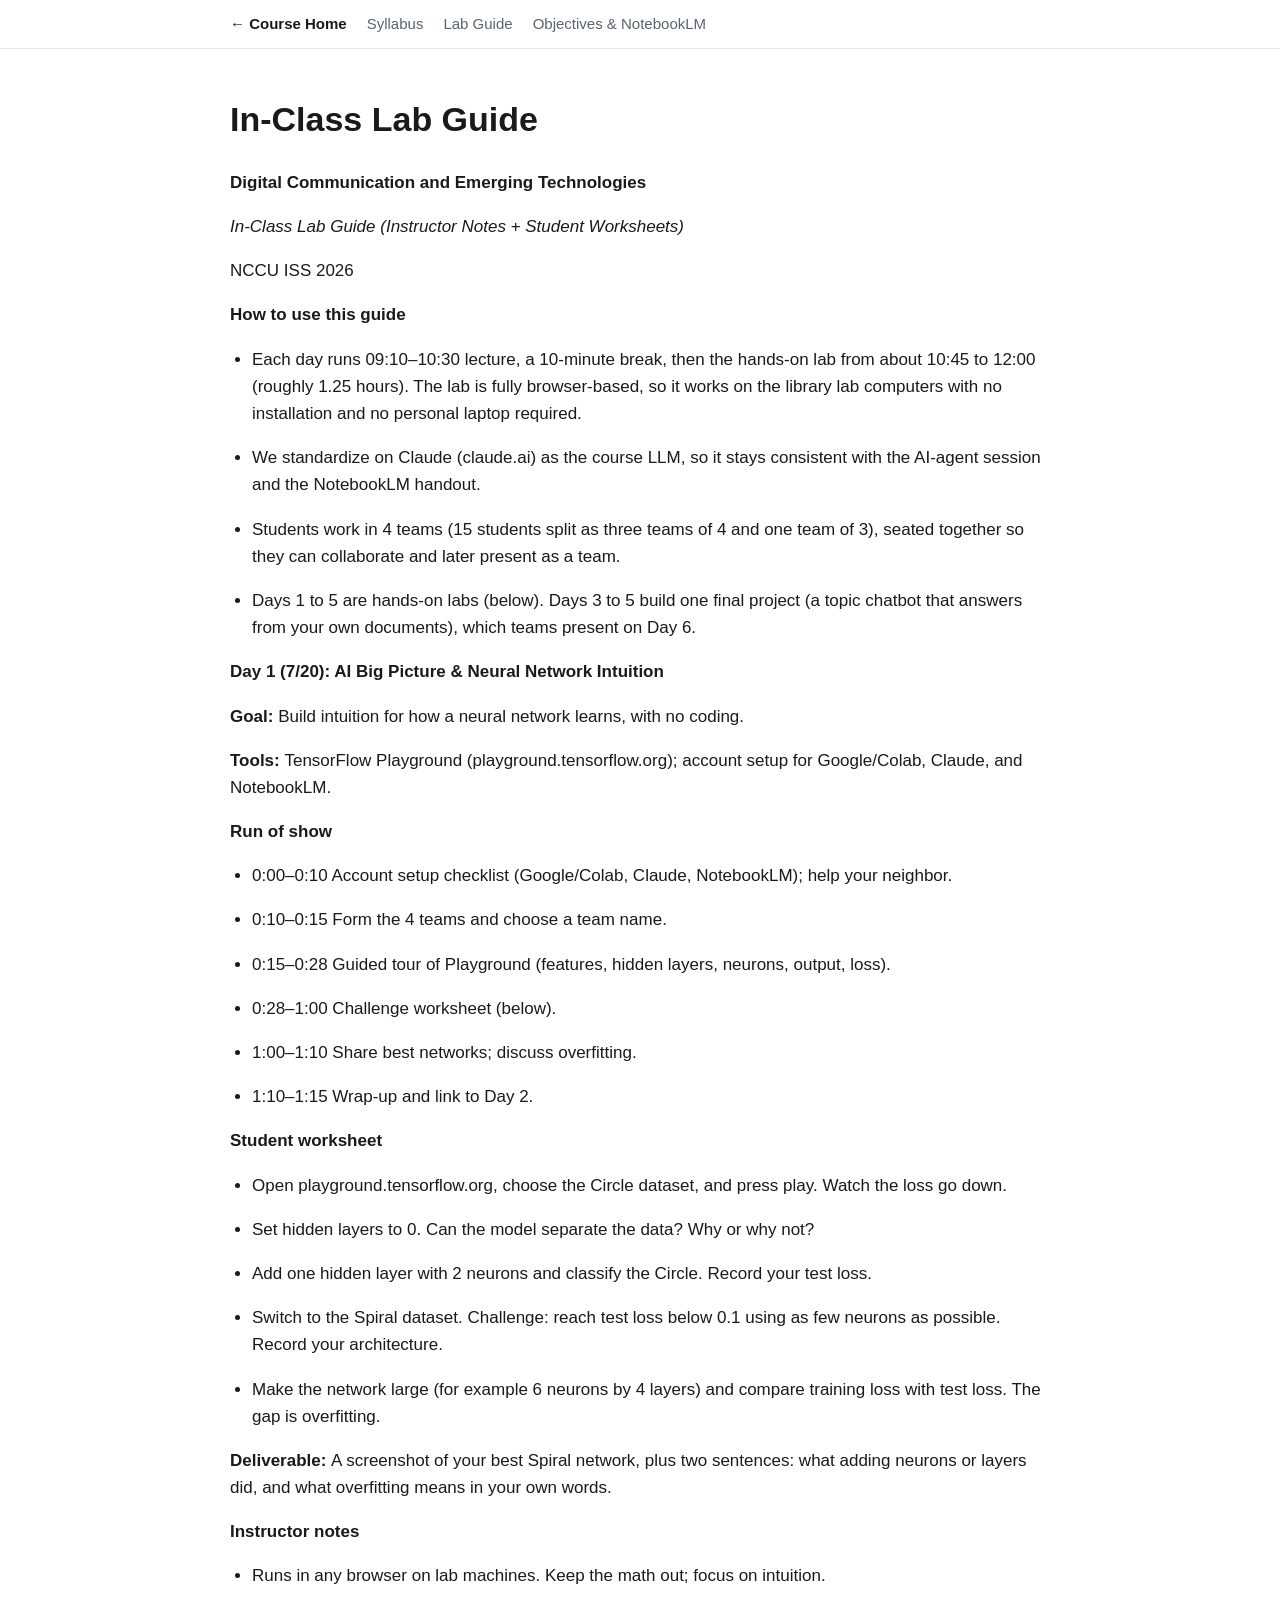
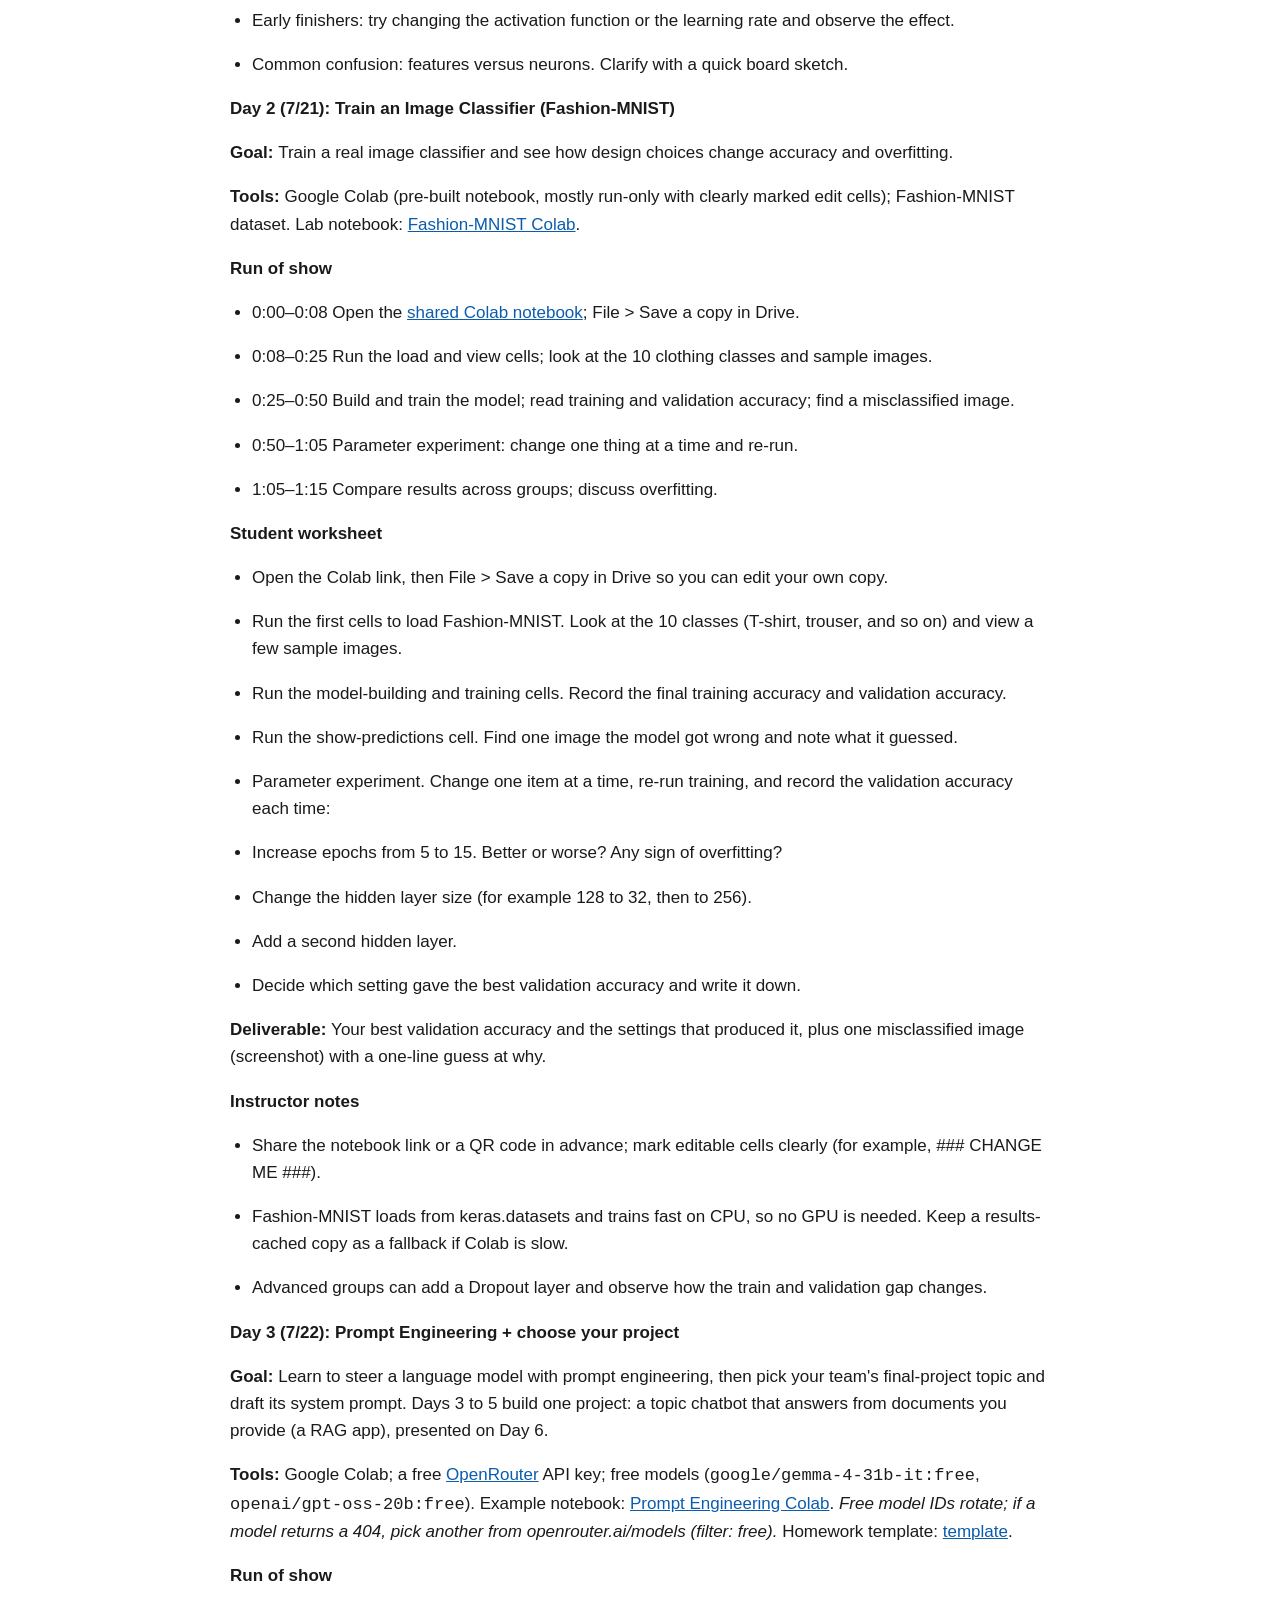
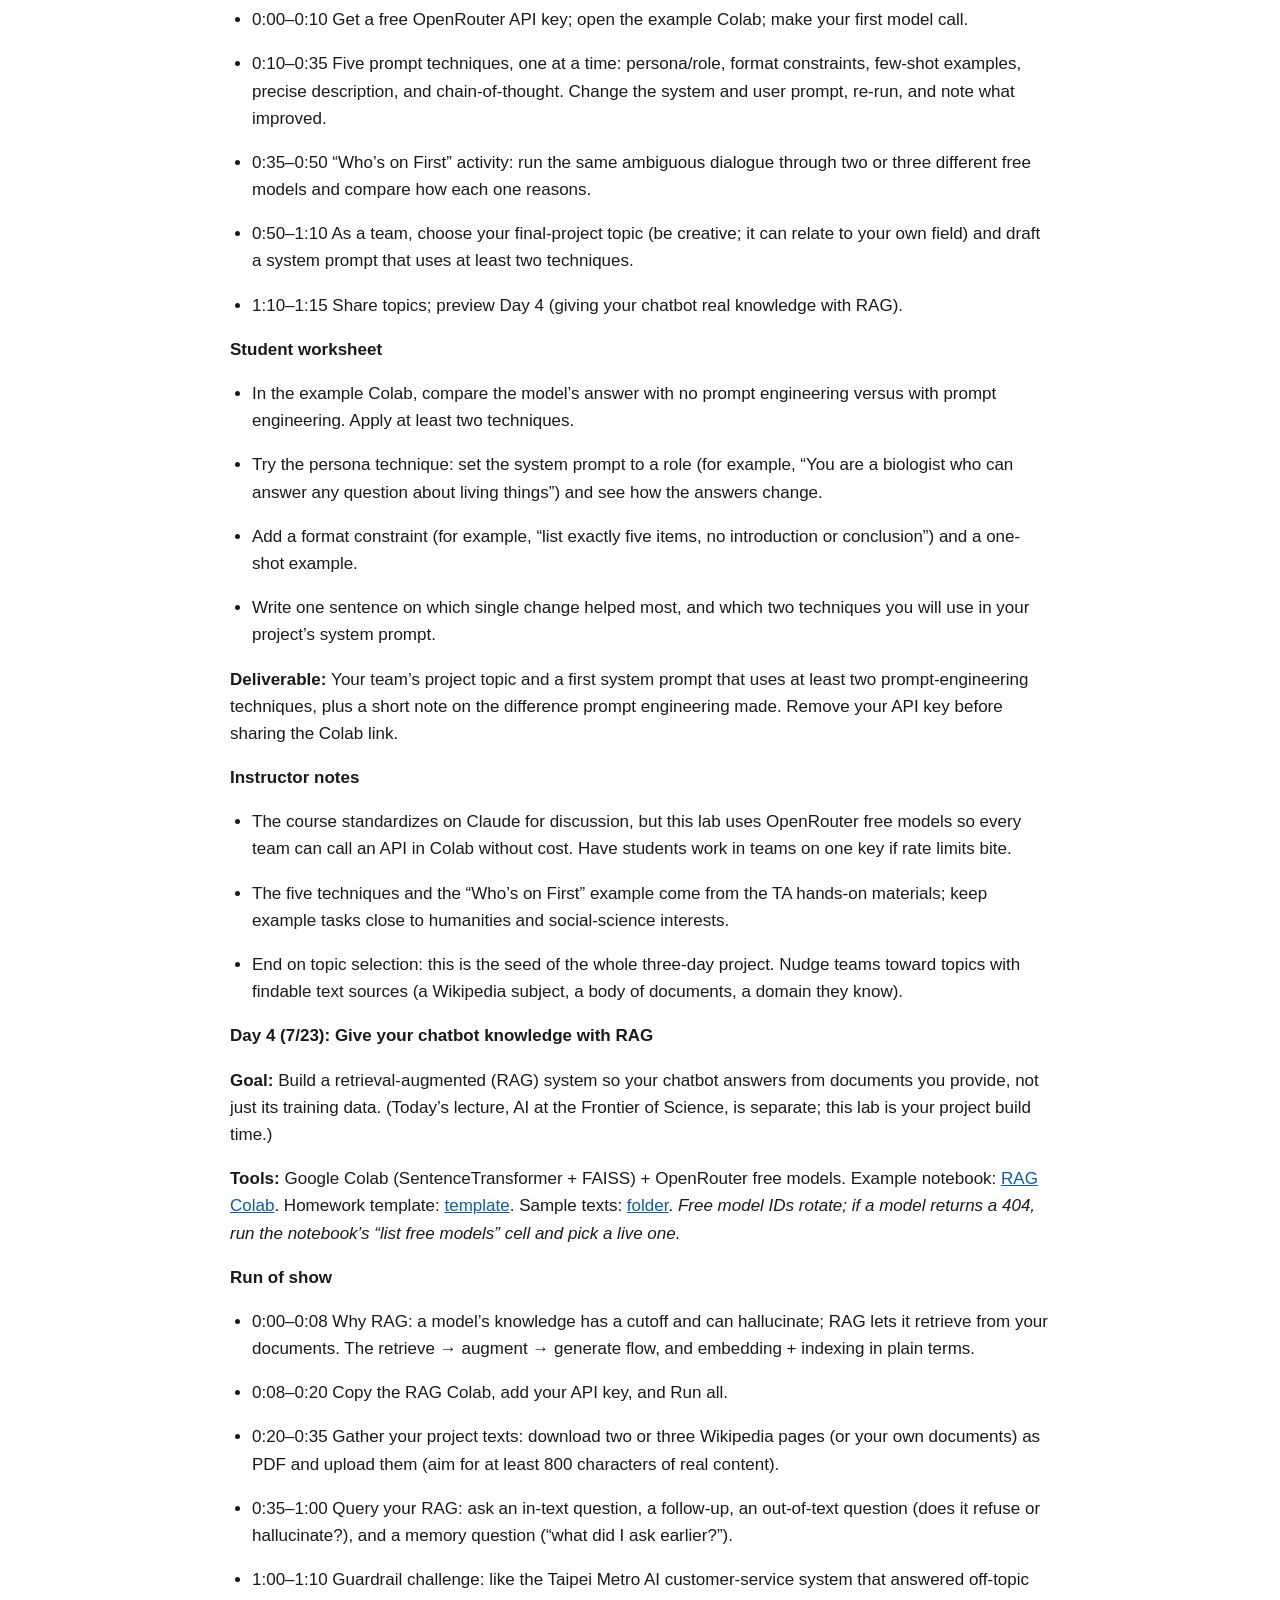
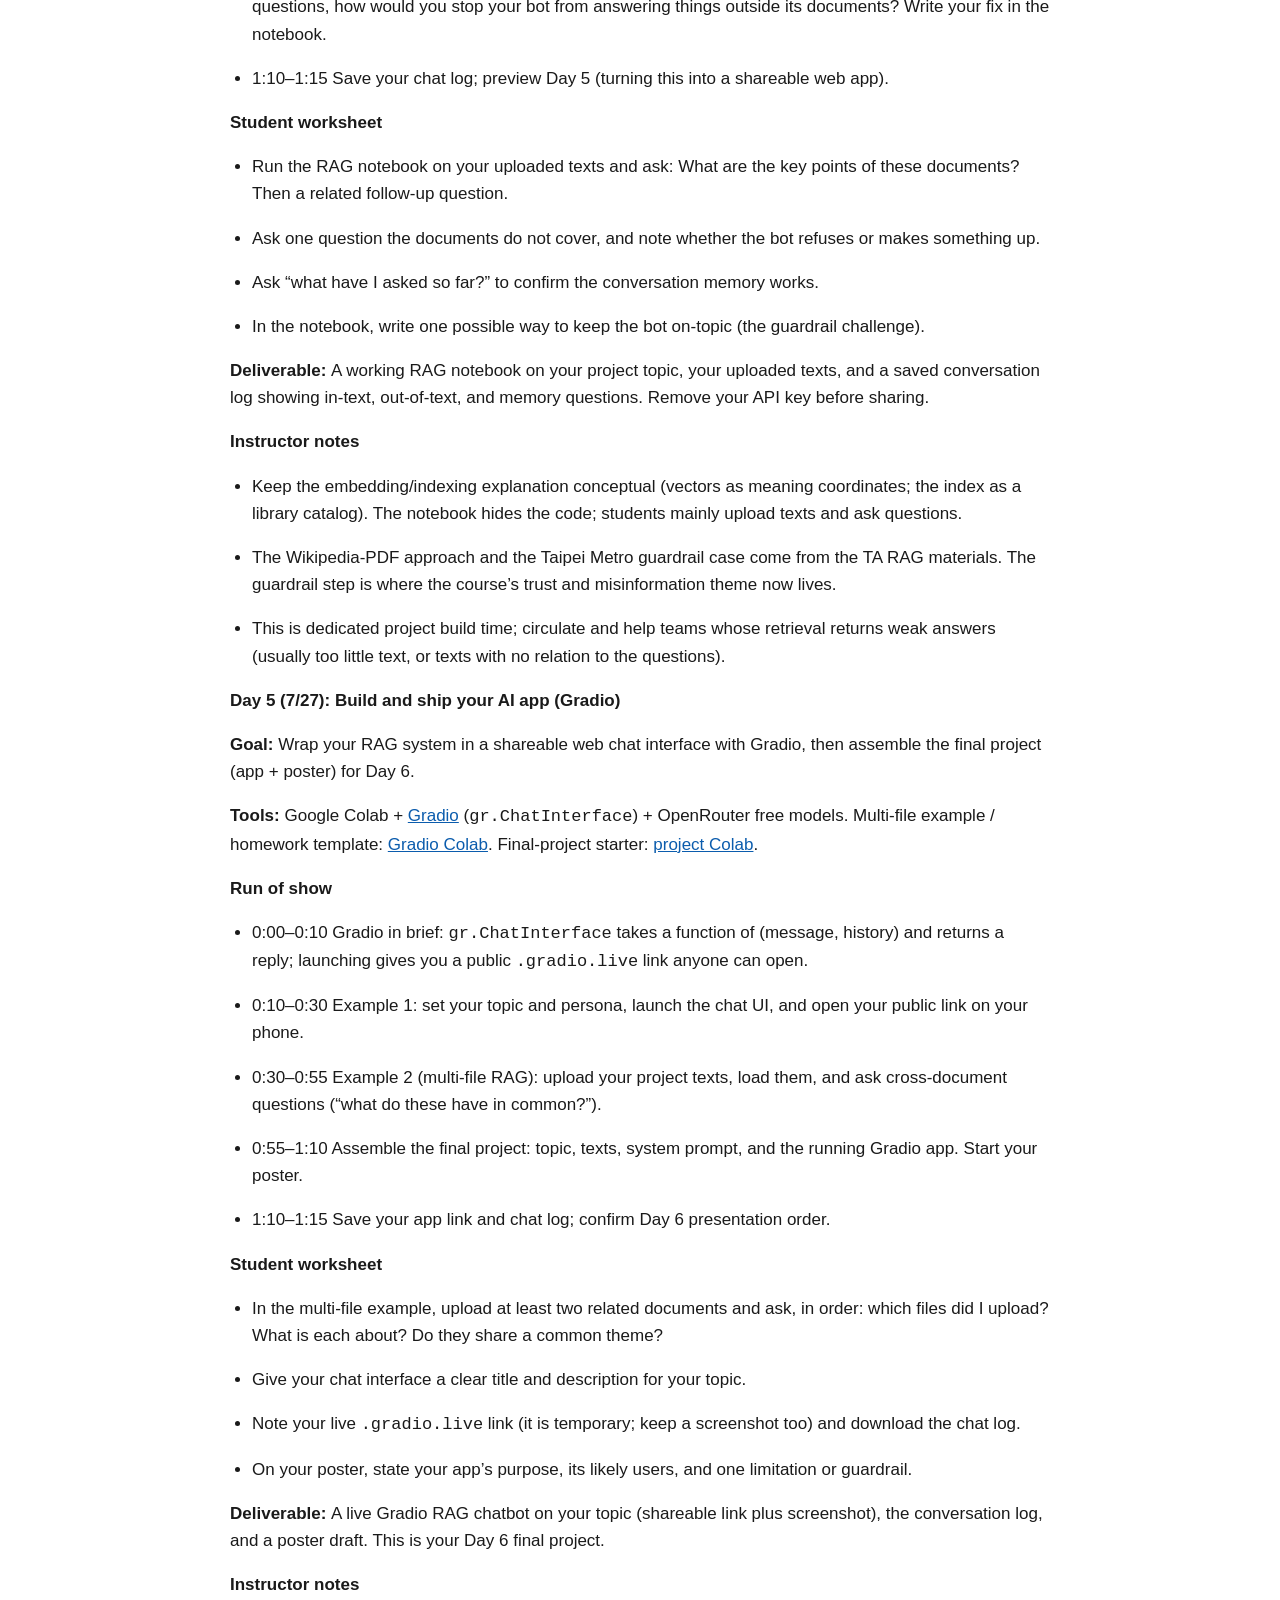
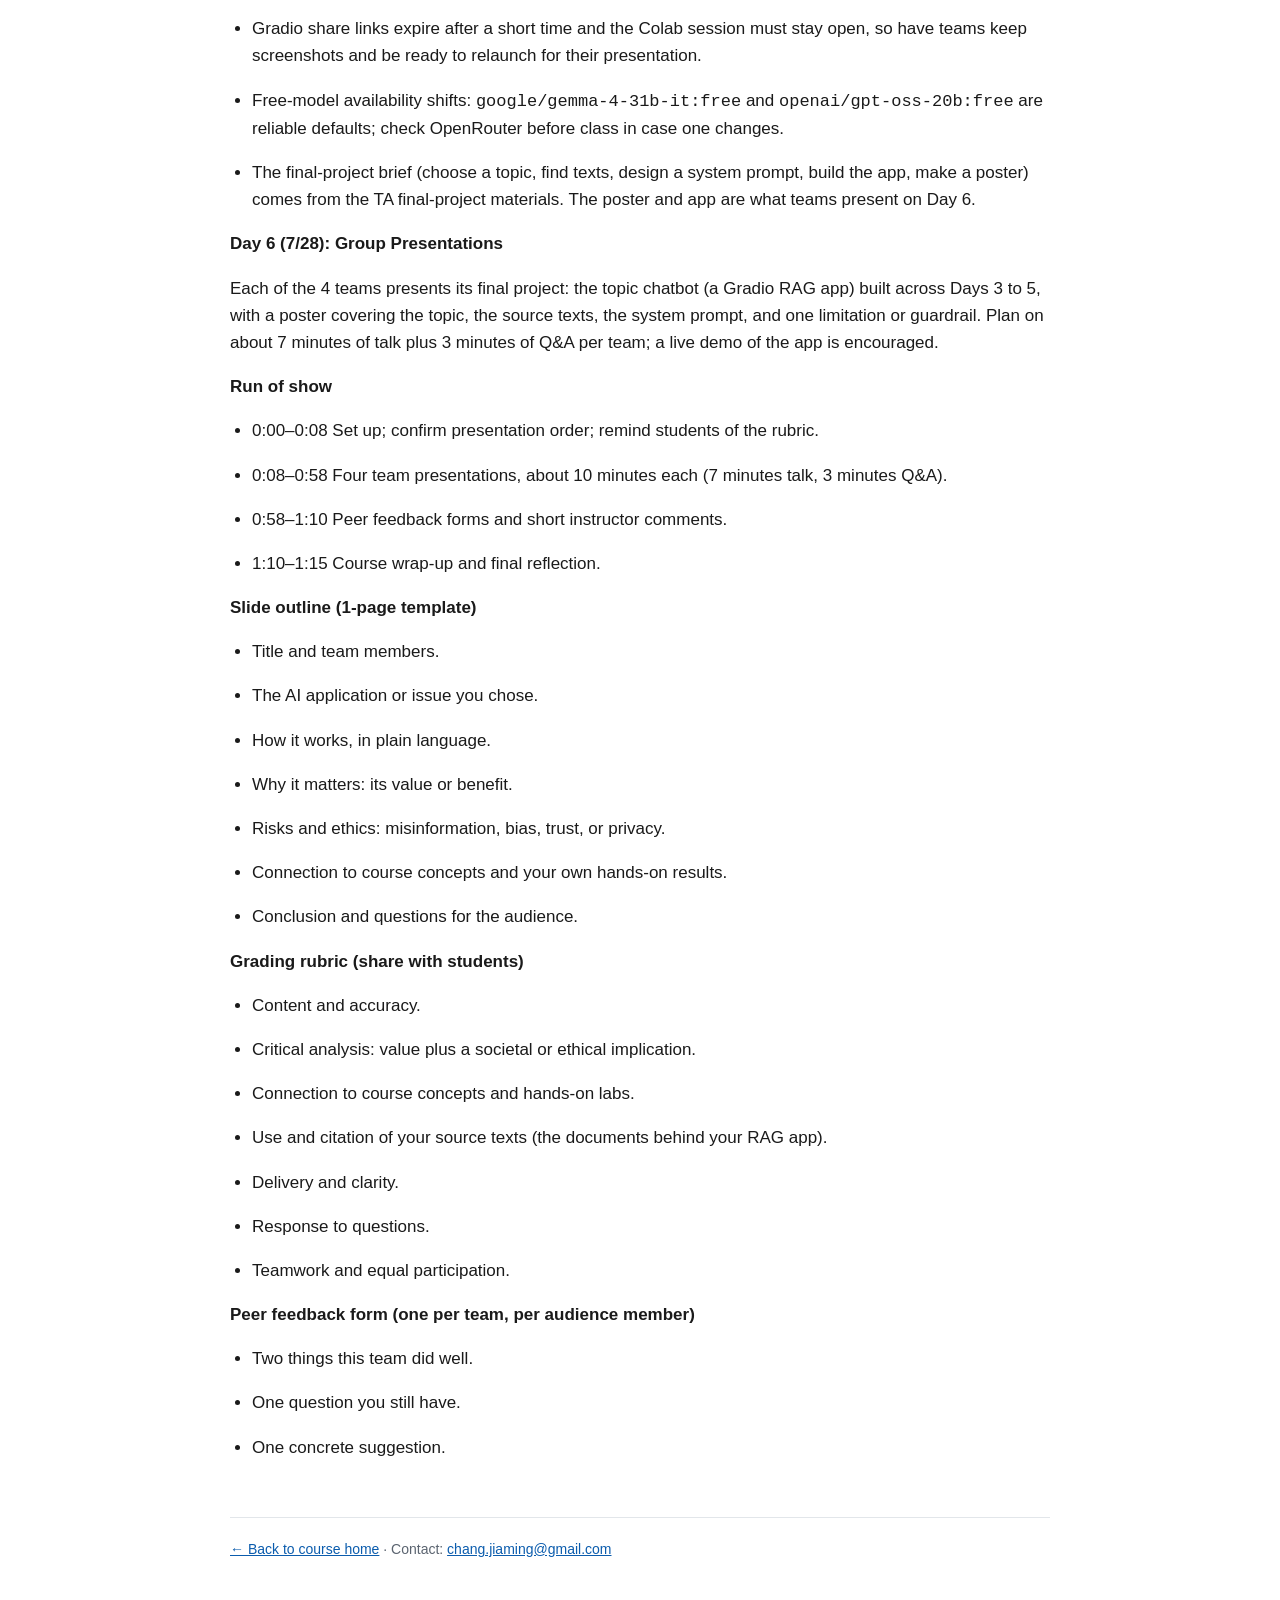
==== commit a35a9369: "update day3 &4" ====
--- a/lab-guide.html
+++ b/lab-guide.html
@@ -65,10 +65,10 @@
 </ul>
 <p><strong>Day 2 (7/21): Train an Image Classifier (Fashion-MNIST)</strong></p>
 <p><strong>Goal: </strong>Train a real image classifier and see how design choices change accuracy and overfitting.</p>
-<p><strong>Tools: </strong>Google Colab (pre-built notebook, mostly run-only with clearly marked edit cells); Fashion-MNIST dataset.</p>
-<p><strong>Run of show</strong></p>
-<ul>
-<li><p>0:00–0:08 Open the shared Colab link; File &gt; Save a copy in Drive.</p></li>
+<p><strong>Tools: </strong>Google Colab (pre-built notebook, mostly run-only with clearly marked edit cells); Fashion-MNIST dataset. Lab notebook: <a href="https://colab.research.google.com/drive/1VmaPC-wrbgolgOqONM7tqlE6fbc8Yas7?usp=sharing">Fashion-MNIST Colab</a>.</p>
+<p><strong>Run of show</strong></p>
+<ul>
+<li><p>0:00–0:08 Open the <a href="https://colab.research.google.com/drive/1VmaPC-wrbgolgOqONM7tqlE6fbc8Yas7?usp=sharing">shared Colab notebook</a>; File &gt; Save a copy in Drive.</p></li>
 <li><p>0:08–0:25 Run the load and view cells; look at the 10 clothing classes and sample images.</p></li>
 <li><p>0:25–0:50 Build and train the model; read training and validation accuracy; find a misclassified image.</p></li>
 <li><p>0:50–1:05 Parameter experiment: change one thing at a time and re-run.</p></li>
@@ -95,7 +95,7 @@
 </ul>
 <p><strong>Day 3 (7/22): Prompt Engineering + choose your project</strong></p>
 <p><strong>Goal: </strong>Learn to steer a language model with prompt engineering, then pick your team's final-project topic and draft its system prompt. Days 3 to 5 build one project: a topic chatbot that answers from documents you provide (a RAG app), presented on Day 6.</p>
-<p><strong>Tools: </strong>Google Colab; a free <a href="https://openrouter.ai/">OpenRouter</a> API key; free models (<code>mistralai/mistral-7b-instruct:free</code>, <code>google/gemma-3-12b-it:free</code>). Example notebook: <a href="https://colab.research.google.com/drive/12yE-Rc8vyGqzWeslRK_u4Y0_B5hSyDh4?usp=sharing">Prompt Engineering Colab</a>. Homework template: <a href="https://colab.research.google.com/drive/1eLt6xVOmCHp7bVyFN7K0B0u4adRqa7re?usp=sharing">template</a>.</p>
+<p><strong>Tools: </strong>Google Colab; a free <a href="https://openrouter.ai/">OpenRouter</a> API key; free models (<code>google/gemma-4-31b-it:free</code>, <code>openai/gpt-oss-20b:free</code>). Example notebook: <a href="https://colab.research.google.com/drive/12yE-Rc8vyGqzWeslRK_u4Y0_B5hSyDh4?usp=sharing">Prompt Engineering Colab</a>. <em>Free model IDs rotate; if a model returns a 404, pick another from openrouter.ai/models (filter: free).</em> Homework template: <a href="https://colab.research.google.com/drive/1eLt6xVOmCHp7bVyFN7K0B0u4adRqa7re?usp=sharing">template</a>.</p>
 <p><strong>Run of show</strong></p>
 <ul>
 <li><p>0:00&#8211;0:10 Get a free OpenRouter API key; open the example Colab; make your first model call.</p></li>
@@ -120,7 +120,7 @@
 </ul>
 <p><strong>Day 4 (7/23): Give your chatbot knowledge with RAG</strong></p>
 <p><strong>Goal: </strong>Build a retrieval-augmented (RAG) system so your chatbot answers from documents you provide, not just its training data. (Today&#8217;s lecture, AI at the Frontier of Science, is separate; this lab is your project build time.)</p>
-<p><strong>Tools: </strong>Google Colab (SentenceTransformer + FAISS) + OpenRouter free models. Example notebook: <a href="https://colab.research.google.com/drive/1wHrffdUar0DUa0h9TYNCbY3l0cV1ClX3?usp=sharing">RAG Colab</a>. Homework template: <a href="https://colab.research.google.com/drive/1silumgGEI0i2kzsdehe4-fZGIWX-d6N0?usp=sharing">template</a>. Sample texts: <a href="https://drive.google.com/drive/folders/1oyiGAzsgAsoQnzOzkSFOzM5vcSLd_bEV?usp=sharing">folder</a>.</p>
+<p><strong>Tools: </strong>Google Colab (SentenceTransformer + FAISS) + OpenRouter free models. Example notebook: <a href="https://colab.research.google.com/drive/1wHrffdUar0DUa0h9TYNCbY3l0cV1ClX3?usp=sharing">RAG Colab</a>. Homework template: <a href="https://colab.research.google.com/drive/1silumgGEI0i2kzsdehe4-fZGIWX-d6N0?usp=sharing">template</a>. Sample texts: <a href="https://drive.google.com/drive/folders/1oyiGAzsgAsoQnzOzkSFOzM5vcSLd_bEV?usp=sharing">folder</a>. <em>Free model IDs rotate; if a model returns a 404, run the notebook’s “list free models” cell and pick a live one.</em></p>
 <p><strong>Run of show</strong></p>
 <ul>
 <li><p>0:00&#8211;0:08 Why RAG: a model&#8217;s knowledge has a cutoff and can hallucinate; RAG lets it retrieve from your documents. The retrieve &#8594; augment &#8594; generate flow, and embedding + indexing in plain terms.</p></li>
@@ -166,7 +166,7 @@
 <p><strong>Instructor notes</strong></p>
 <ul>
 <li><p>Gradio share links expire after a short time and the Colab session must stay open, so have teams keep screenshots and be ready to relaunch for their presentation.</p></li>
-<li><p>Free-model availability shifts: <code>mistralai/mistral-7b-instruct:free</code> and <code>google/gemma-3-12b-it:free</code> are reliable defaults; check OpenRouter before class in case one changes.</p></li>
+<li><p>Free-model availability shifts: <code>google/gemma-4-31b-it:free</code> and <code>openai/gpt-oss-20b:free</code> are reliable defaults; check OpenRouter before class in case one changes.</p></li>
 <li><p>The final-project brief (choose a topic, find texts, design a system prompt, build the app, make a poster) comes from the TA final-project materials. The poster and app are what teams present on Day 6.</p></li>
 </ul>
 <p><strong>Day 6 (7/28): Group Presentations</strong></p>
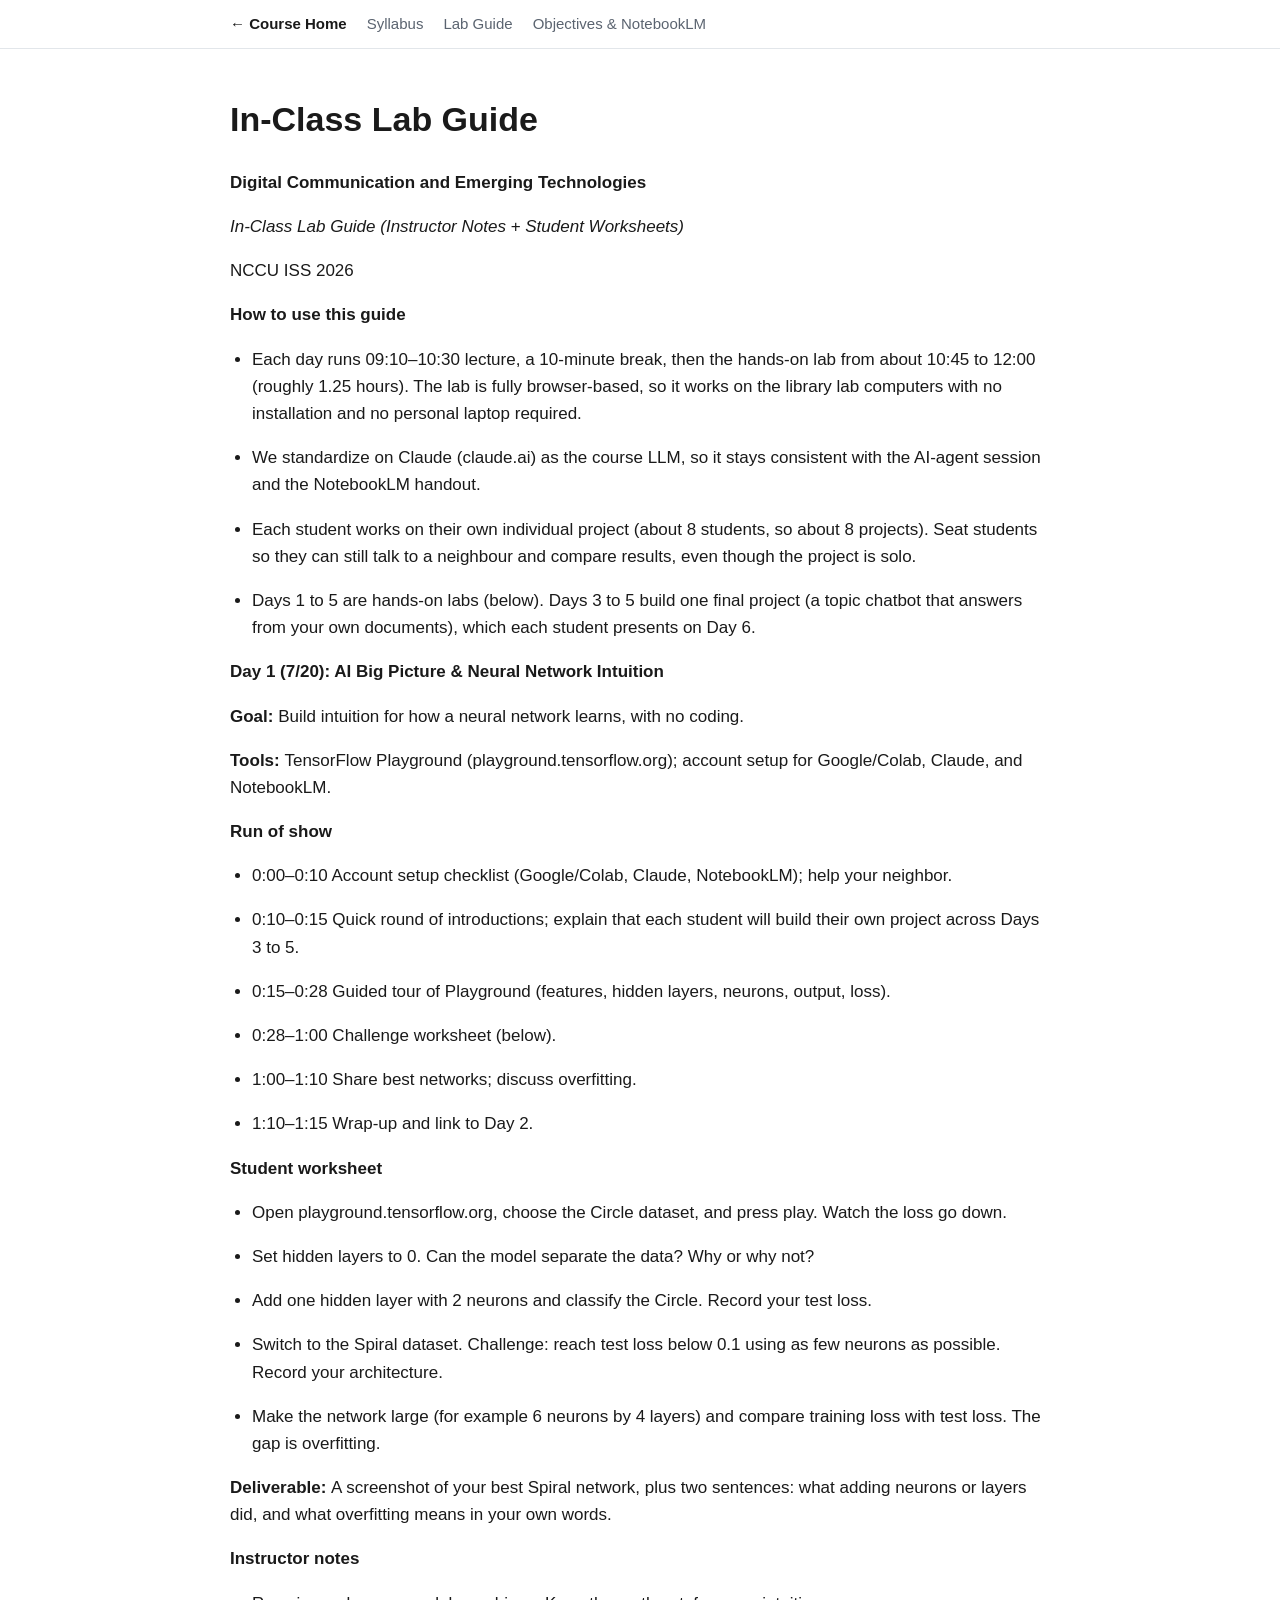
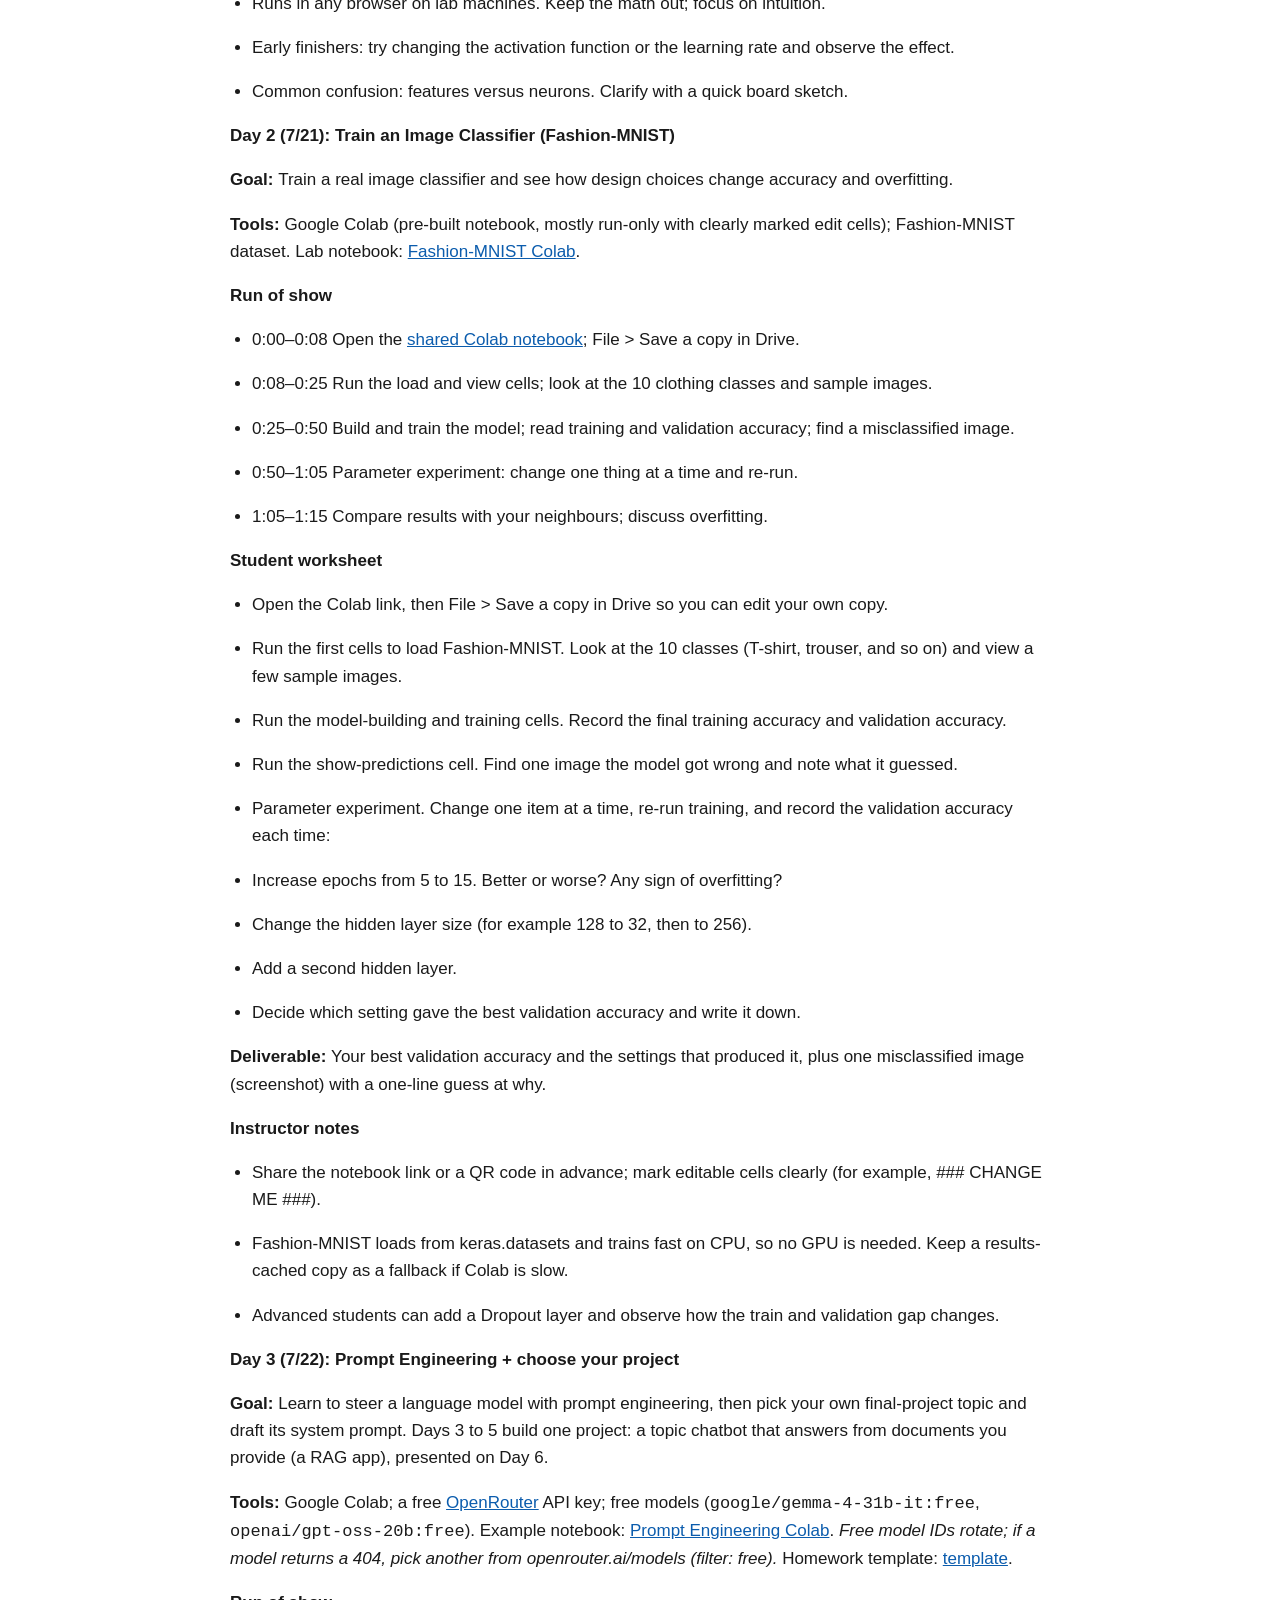
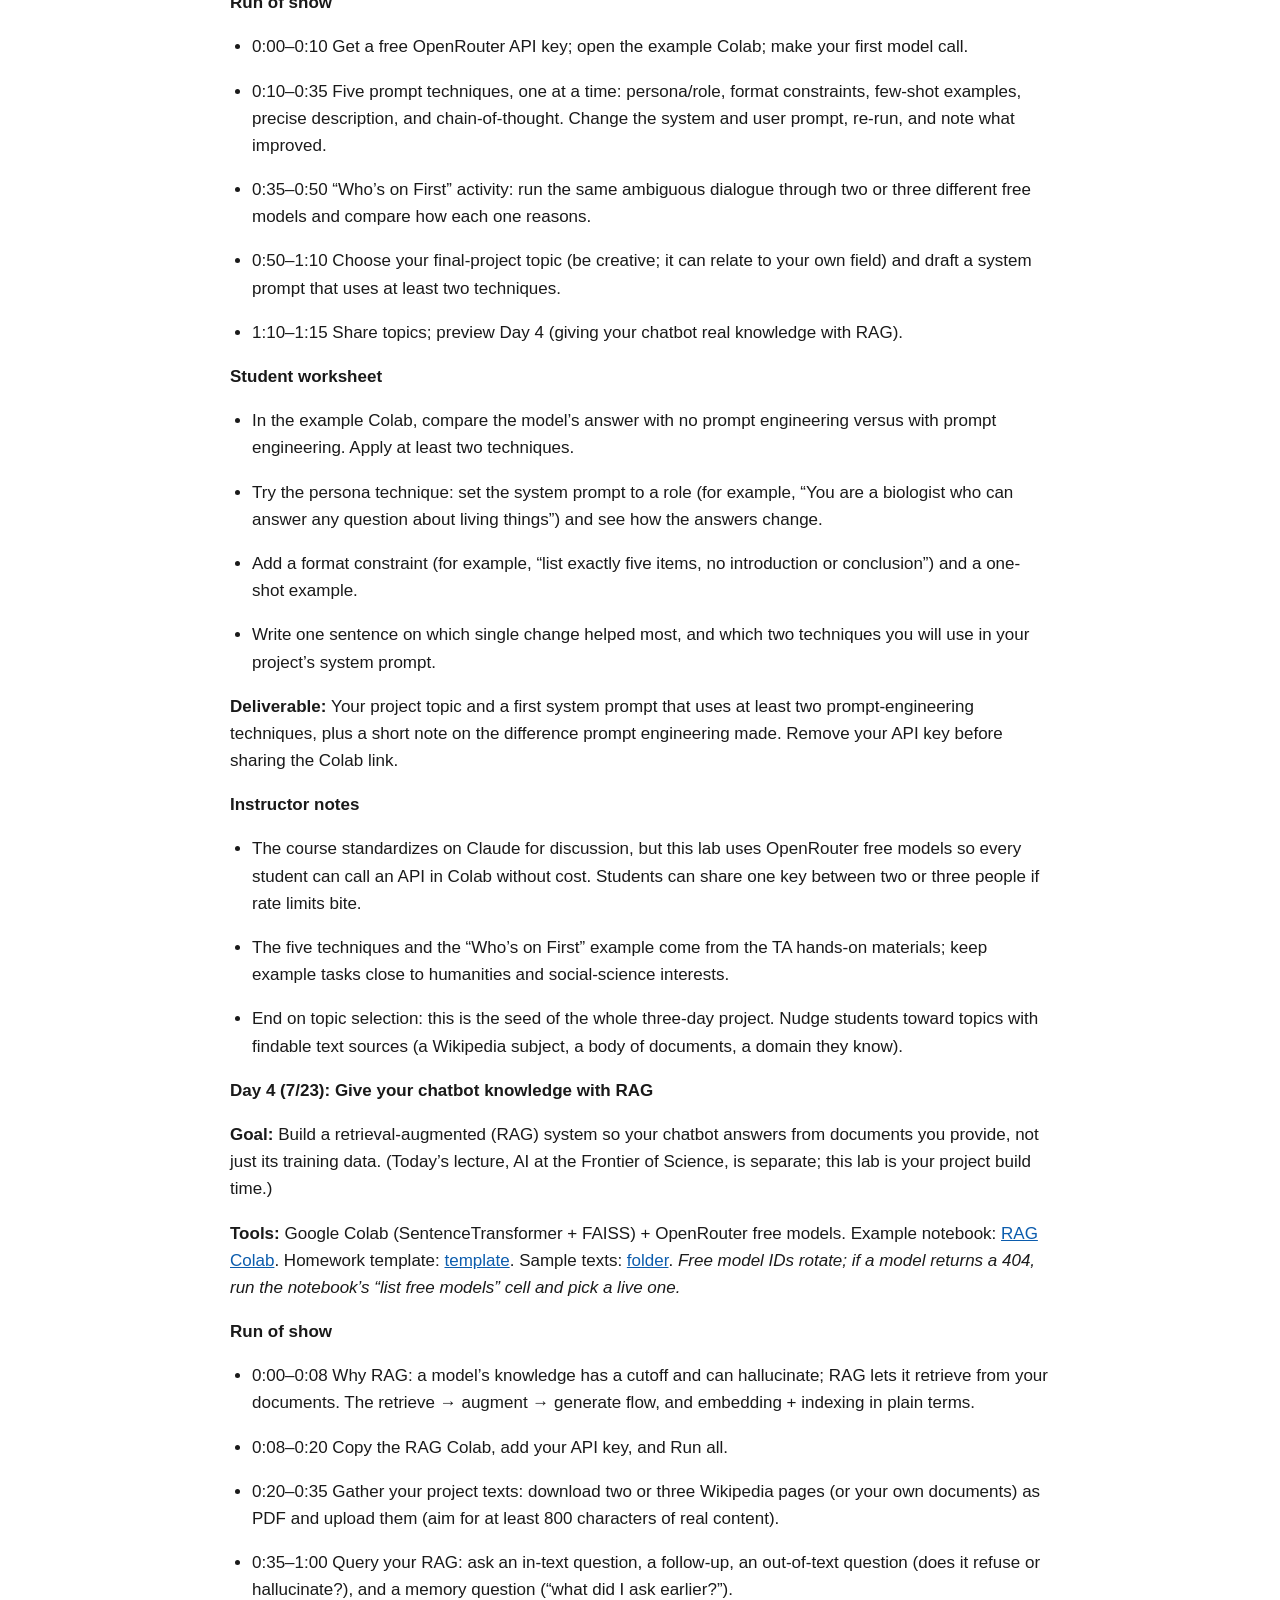
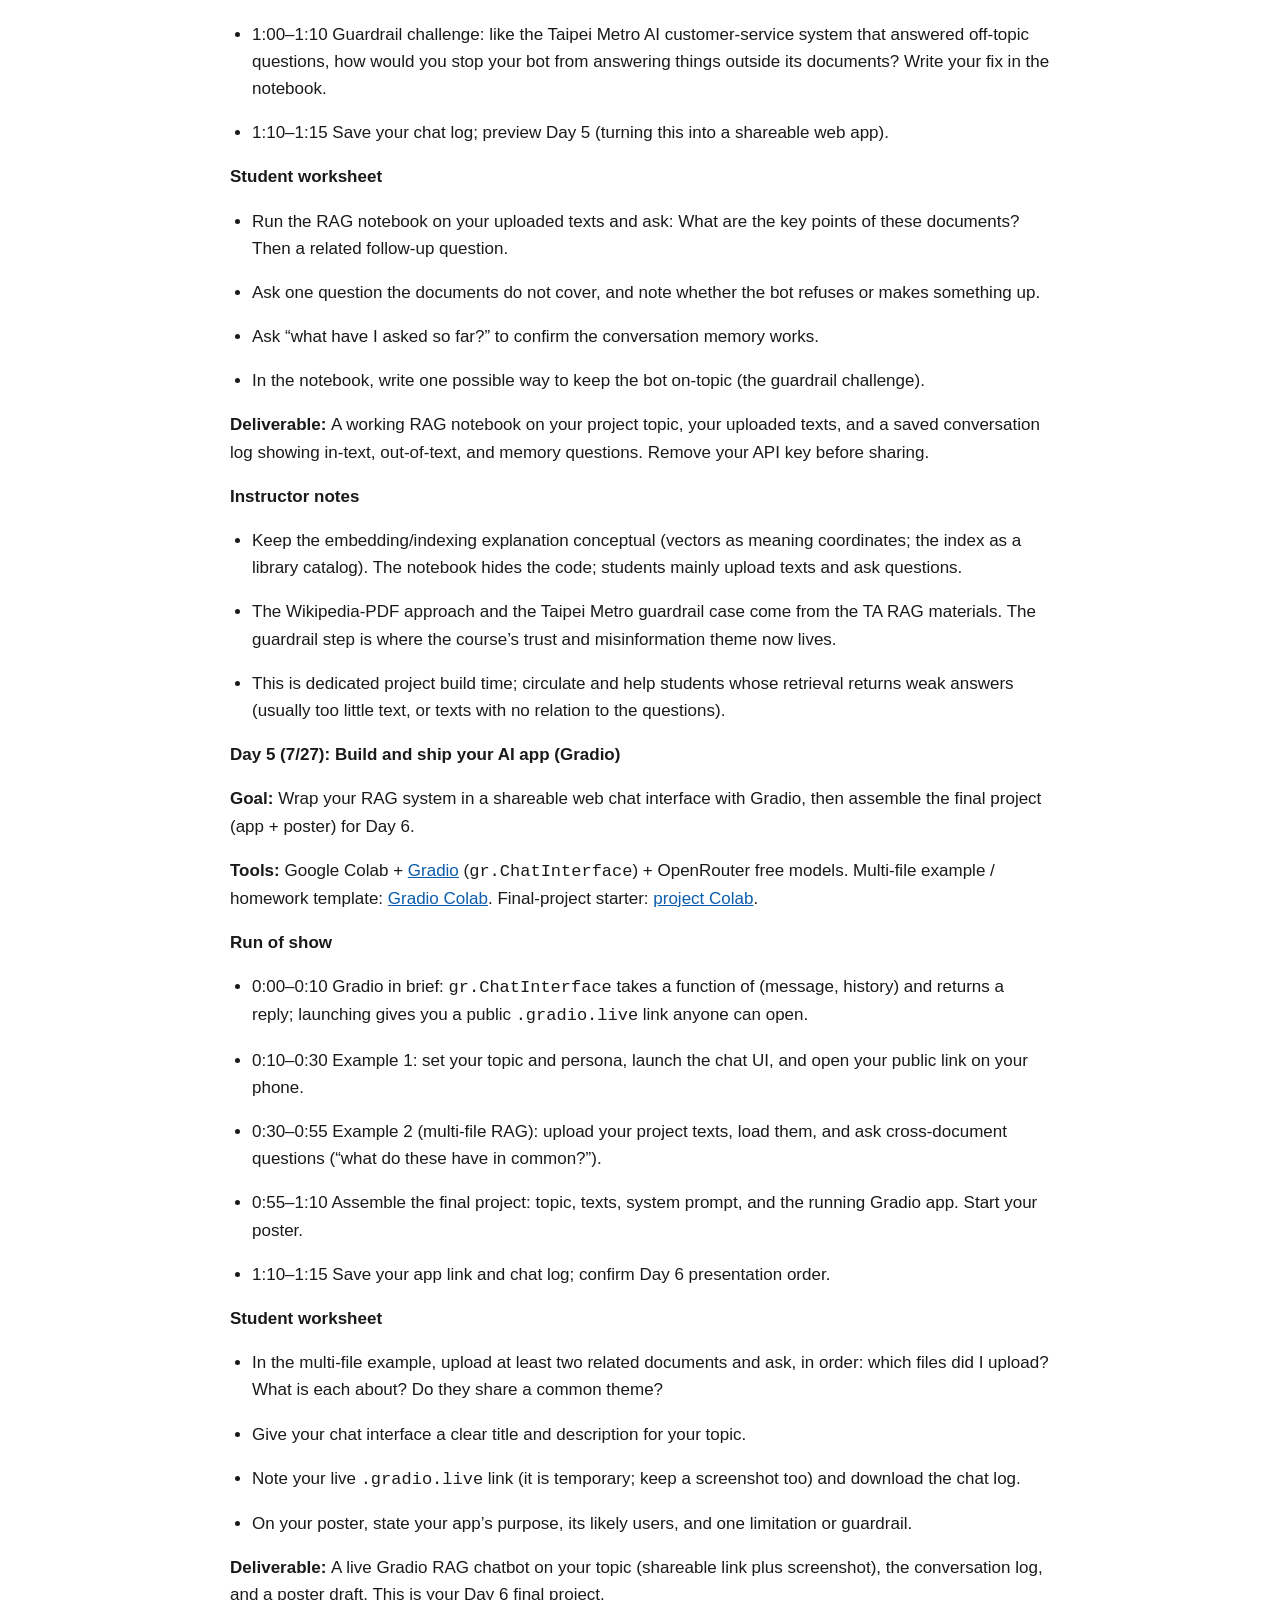
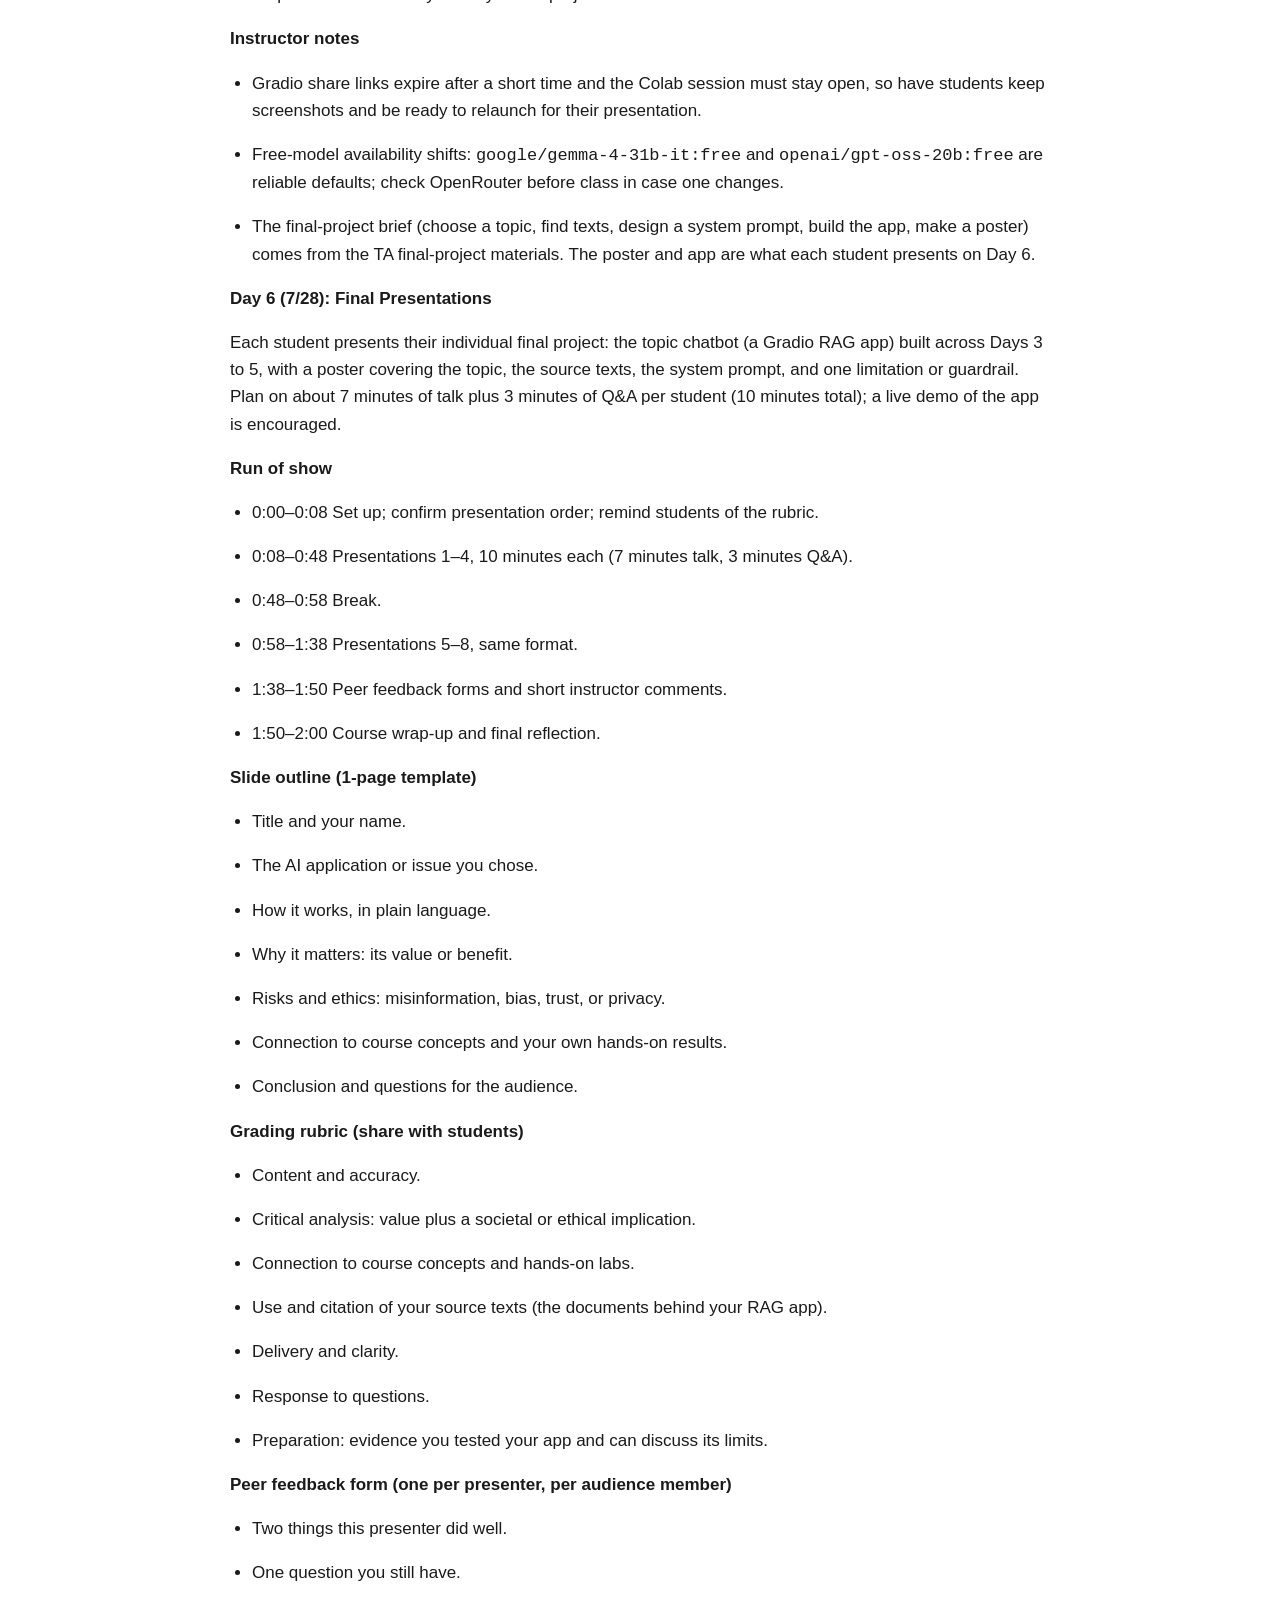
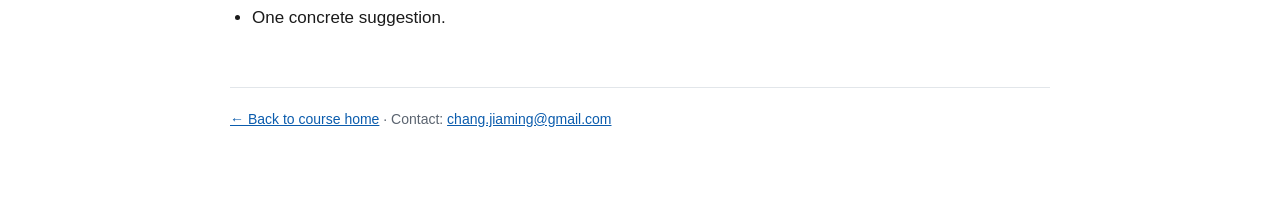
==== commit bfcf2422: "update the final project presentation" ====
--- a/lab-guide.html
+++ b/lab-guide.html
@@ -33,8 +33,8 @@
 <ul>
 <li><p>Each day runs 09:10–10:30 lecture, a 10-minute break, then the hands-on lab from about 10:45 to 12:00 (roughly 1.25 hours). The lab is fully browser-based, so it works on the library lab computers with no installation and no personal laptop required.</p></li>
 <li><p>We standardize on Claude (claude.ai) as the course LLM, so it stays consistent with the AI-agent session and the NotebookLM handout.</p></li>
-<li><p>Students work in 4 teams (15 students split as three teams of 4 and one team of 3), seated together so they can collaborate and later present as a team.</p></li>
-<li><p>Days 1 to 5 are hands-on labs (below). Days 3 to 5 build one final project (a topic chatbot that answers from your own documents), which teams present on Day 6.</p></li>
+<li><p>Each student works on their own individual project (about 8 students, so about 8 projects). Seat students so they can still talk to a neighbour and compare results, even though the project is solo.</p></li>
+<li><p>Days 1 to 5 are hands-on labs (below). Days 3 to 5 build one final project (a topic chatbot that answers from your own documents), which each student presents on Day 6.</p></li>
 </ul>
 <p><strong>Day 1 (7/20): AI Big Picture &amp; Neural Network Intuition</strong></p>
 <p><strong>Goal: </strong>Build intuition for how a neural network learns, with no coding.</p>
@@ -42,7 +42,7 @@
 <p><strong>Run of show</strong></p>
 <ul>
 <li><p>0:00–0:10 Account setup checklist (Google/Colab, Claude, NotebookLM); help your neighbor.</p></li>
-<li><p>0:10–0:15 Form the 4 teams and choose a team name.</p></li>
+<li><p>0:10–0:15 Quick round of introductions; explain that each student will build their own project across Days 3 to 5.</p></li>
 <li><p>0:15–0:28 Guided tour of Playground (features, hidden layers, neurons, output, loss).</p></li>
 <li><p>0:28–1:00 Challenge worksheet (below).</p></li>
 <li><p>1:00–1:10 Share best networks; discuss overfitting.</p></li>
@@ -72,7 +72,7 @@
 <li><p>0:08–0:25 Run the load and view cells; look at the 10 clothing classes and sample images.</p></li>
 <li><p>0:25–0:50 Build and train the model; read training and validation accuracy; find a misclassified image.</p></li>
 <li><p>0:50–1:05 Parameter experiment: change one thing at a time and re-run.</p></li>
-<li><p>1:05–1:15 Compare results across groups; discuss overfitting.</p></li>
+<li><p>1:05–1:15 Compare results with your neighbours; discuss overfitting.</p></li>
 </ul>
 <p><strong>Student worksheet</strong></p>
 <ul>
@@ -91,17 +91,17 @@
 <ul>
 <li><p>Share the notebook link or a QR code in advance; mark editable cells clearly (for example, ### CHANGE ME ###).</p></li>
 <li><p>Fashion-MNIST loads from keras.datasets and trains fast on CPU, so no GPU is needed. Keep a results-cached copy as a fallback if Colab is slow.</p></li>
-<li><p>Advanced groups can add a Dropout layer and observe how the train and validation gap changes.</p></li>
+<li><p>Advanced students can add a Dropout layer and observe how the train and validation gap changes.</p></li>
 </ul>
 <p><strong>Day 3 (7/22): Prompt Engineering + choose your project</strong></p>
-<p><strong>Goal: </strong>Learn to steer a language model with prompt engineering, then pick your team's final-project topic and draft its system prompt. Days 3 to 5 build one project: a topic chatbot that answers from documents you provide (a RAG app), presented on Day 6.</p>
-<p><strong>Tools: </strong>Google Colab; a free <a href="https://openrouter.ai/">OpenRouter</a> API key; free models (<code>google/gemma-4-31b-it:free</code>, <code>openai/gpt-oss-20b:free</code>). Example notebook: <a href="https://colab.research.google.com/drive/12yE-Rc8vyGqzWeslRK_u4Y0_B5hSyDh4?usp=sharing">Prompt Engineering Colab</a>. <em>Free model IDs rotate; if a model returns a 404, pick another from openrouter.ai/models (filter: free).</em> Homework template: <a href="https://colab.research.google.com/drive/1eLt6xVOmCHp7bVyFN7K0B0u4adRqa7re?usp=sharing">template</a>.</p>
+<p><strong>Goal: </strong>Learn to steer a language model with prompt engineering, then pick your own final-project topic and draft its system prompt. Days 3 to 5 build one project: a topic chatbot that answers from documents you provide (a RAG app), presented on Day 6.</p>
+<p><strong>Tools: </strong>Google Colab; a free <a href="https://openrouter.ai/">OpenRouter</a> API key; free models (<code>google/gemma-4-31b-it:free</code>, <code>openai/gpt-oss-20b:free</code>). Example notebook: <a href="https://colab.research.google.com/drive/1w_8Ce8AJvzoNeEzfz-njzUzUbvxDH17Z?usp=sharing">Prompt Engineering Colab</a>. <em>Free model IDs rotate; if a model returns a 404, pick another from openrouter.ai/models (filter: free).</em> Homework template: <a href="https://colab.research.google.com/drive/1eLt6xVOmCHp7bVyFN7K0B0u4adRqa7re?usp=sharing">template</a>.</p>
 <p><strong>Run of show</strong></p>
 <ul>
 <li><p>0:00&#8211;0:10 Get a free OpenRouter API key; open the example Colab; make your first model call.</p></li>
 <li><p>0:10&#8211;0:35 Five prompt techniques, one at a time: persona/role, format constraints, few-shot examples, precise description, and chain-of-thought. Change the system and user prompt, re-run, and note what improved.</p></li>
 <li><p>0:35&#8211;0:50 &#8220;Who&#8217;s on First&#8221; activity: run the same ambiguous dialogue through two or three different free models and compare how each one reasons.</p></li>
-<li><p>0:50&#8211;1:10 As a team, choose your final-project topic (be creative; it can relate to your own field) and draft a system prompt that uses at least two techniques.</p></li>
+<li><p>0:50&#8211;1:10 Choose your final-project topic (be creative; it can relate to your own field) and draft a system prompt that uses at least two techniques.</p></li>
 <li><p>1:10&#8211;1:15 Share topics; preview Day 4 (giving your chatbot real knowledge with RAG).</p></li>
 </ul>
 <p><strong>Student worksheet</strong></p>
@@ -111,16 +111,16 @@
 <li><p>Add a format constraint (for example, &#8220;list exactly five items, no introduction or conclusion&#8221;) and a one-shot example.</p></li>
 <li><p>Write one sentence on which single change helped most, and which two techniques you will use in your project&#8217;s system prompt.</p></li>
 </ul>
-<p><strong>Deliverable: </strong>Your team&#8217;s project topic and a first system prompt that uses at least two prompt-engineering techniques, plus a short note on the difference prompt engineering made. Remove your API key before sharing the Colab link.</p>
-<p><strong>Instructor notes</strong></p>
-<ul>
-<li><p>The course standardizes on Claude for discussion, but this lab uses OpenRouter free models so every team can call an API in Colab without cost. Have students work in teams on one key if rate limits bite.</p></li>
+<p><strong>Deliverable: </strong>Your project topic and a first system prompt that uses at least two prompt-engineering techniques, plus a short note on the difference prompt engineering made. Remove your API key before sharing the Colab link.</p>
+<p><strong>Instructor notes</strong></p>
+<ul>
+<li><p>The course standardizes on Claude for discussion, but this lab uses OpenRouter free models so every student can call an API in Colab without cost. Students can share one key between two or three people if rate limits bite.</p></li>
 <li><p>The five techniques and the &#8220;Who&#8217;s on First&#8221; example come from the TA hands-on materials; keep example tasks close to humanities and social-science interests.</p></li>
-<li><p>End on topic selection: this is the seed of the whole three-day project. Nudge teams toward topics with findable text sources (a Wikipedia subject, a body of documents, a domain they know).</p></li>
+<li><p>End on topic selection: this is the seed of the whole three-day project. Nudge students toward topics with findable text sources (a Wikipedia subject, a body of documents, a domain they know).</p></li>
 </ul>
 <p><strong>Day 4 (7/23): Give your chatbot knowledge with RAG</strong></p>
 <p><strong>Goal: </strong>Build a retrieval-augmented (RAG) system so your chatbot answers from documents you provide, not just its training data. (Today&#8217;s lecture, AI at the Frontier of Science, is separate; this lab is your project build time.)</p>
-<p><strong>Tools: </strong>Google Colab (SentenceTransformer + FAISS) + OpenRouter free models. Example notebook: <a href="https://colab.research.google.com/drive/1wHrffdUar0DUa0h9TYNCbY3l0cV1ClX3?usp=sharing">RAG Colab</a>. Homework template: <a href="https://colab.research.google.com/drive/1silumgGEI0i2kzsdehe4-fZGIWX-d6N0?usp=sharing">template</a>. Sample texts: <a href="https://drive.google.com/drive/folders/1oyiGAzsgAsoQnzOzkSFOzM5vcSLd_bEV?usp=sharing">folder</a>. <em>Free model IDs rotate; if a model returns a 404, run the notebook’s “list free models” cell and pick a live one.</em></p>
+<p><strong>Tools: </strong>Google Colab (SentenceTransformer + FAISS) + OpenRouter free models. Example notebook: <a href="https://colab.research.google.com/drive/1XmmhSsbjoe5wp1hoDEDGpv_l1lrZAMp6">RAG Colab</a>. Homework template: <a href="https://colab.research.google.com/drive/1silumgGEI0i2kzsdehe4-fZGIWX-d6N0?usp=sharing">template</a>. Sample texts: <a href="https://drive.google.com/drive/folders/1oyiGAzsgAsoQnzOzkSFOzM5vcSLd_bEV?usp=sharing">folder</a>. <em>Free model IDs rotate; if a model returns a 404, run the notebook’s “list free models” cell and pick a live one.</em></p>
 <p><strong>Run of show</strong></p>
 <ul>
 <li><p>0:00&#8211;0:08 Why RAG: a model&#8217;s knowledge has a cutoff and can hallucinate; RAG lets it retrieve from your documents. The retrieve &#8594; augment &#8594; generate flow, and embedding + indexing in plain terms.</p></li>
@@ -142,11 +142,11 @@
 <ul>
 <li><p>Keep the embedding/indexing explanation conceptual (vectors as meaning coordinates; the index as a library catalog). The notebook hides the code; students mainly upload texts and ask questions.</p></li>
 <li><p>The Wikipedia-PDF approach and the Taipei Metro guardrail case come from the TA RAG materials. The guardrail step is where the course&#8217;s trust and misinformation theme now lives.</p></li>
-<li><p>This is dedicated project build time; circulate and help teams whose retrieval returns weak answers (usually too little text, or texts with no relation to the questions).</p></li>
+<li><p>This is dedicated project build time; circulate and help students whose retrieval returns weak answers (usually too little text, or texts with no relation to the questions).</p></li>
 </ul>
 <p><strong>Day 5 (7/27): Build and ship your AI app (Gradio)</strong></p>
 <p><strong>Goal: </strong>Wrap your RAG system in a shareable web chat interface with Gradio, then assemble the final project (app + poster) for Day 6.</p>
-<p><strong>Tools: </strong>Google Colab + <a href="https://www.gradio.app/">Gradio</a> (<code>gr.ChatInterface</code>) + OpenRouter free models. Multi-file example / homework template: <a href="https://colab.research.google.com/drive/12BPWipsLYtxr-5IWMbbR81XjrWYCSfrZ?usp=sharing">Gradio Colab</a>. Final-project starter: <a href="https://colab.research.google.com/drive/109UIKfTQjemQixheofkPe01fngmvzh02?usp=sharing">project Colab</a>.</p>
+<p><strong>Tools: </strong>Google Colab + <a href="https://www.gradio.app/">Gradio</a> (<code>gr.ChatInterface</code>) + OpenRouter free models. Multi-file example / homework template: <a href="https://colab.research.google.com/drive/19P2NBc5lzYqKiSNXkhexQ973GPGteoMQ">Gradio Colab</a>. Final-project starter: <a href="https://colab.research.google.com/drive/109UIKfTQjemQixheofkPe01fngmvzh02?usp=sharing">project Colab</a>.</p>
 <p><strong>Run of show</strong></p>
 <ul>
 <li><p>0:00&#8211;0:10 Gradio in brief: <code>gr.ChatInterface</code> takes a function of (message, history) and returns a reply; launching gives you a public <code>.gradio.live</code> link anyone can open.</p></li>
@@ -165,22 +165,24 @@
 <p><strong>Deliverable: </strong>A live Gradio RAG chatbot on your topic (shareable link plus screenshot), the conversation log, and a poster draft. This is your Day 6 final project.</p>
 <p><strong>Instructor notes</strong></p>
 <ul>
-<li><p>Gradio share links expire after a short time and the Colab session must stay open, so have teams keep screenshots and be ready to relaunch for their presentation.</p></li>
+<li><p>Gradio share links expire after a short time and the Colab session must stay open, so have students keep screenshots and be ready to relaunch for their presentation.</p></li>
 <li><p>Free-model availability shifts: <code>google/gemma-4-31b-it:free</code> and <code>openai/gpt-oss-20b:free</code> are reliable defaults; check OpenRouter before class in case one changes.</p></li>
-<li><p>The final-project brief (choose a topic, find texts, design a system prompt, build the app, make a poster) comes from the TA final-project materials. The poster and app are what teams present on Day 6.</p></li>
-</ul>
-<p><strong>Day 6 (7/28): Group Presentations</strong></p>
-<p>Each of the 4 teams presents its final project: the topic chatbot (a Gradio RAG app) built across Days 3 to 5, with a poster covering the topic, the source texts, the system prompt, and one limitation or guardrail. Plan on about 7 minutes of talk plus 3 minutes of Q&amp;A per team; a live demo of the app is encouraged.</p>
+<li><p>The final-project brief (choose a topic, find texts, design a system prompt, build the app, make a poster) comes from the TA final-project materials. The poster and app are what each student presents on Day 6.</p></li>
+</ul>
+<p><strong>Day 6 (7/28): Final Presentations</strong></p>
+<p>Each student presents their individual final project: the topic chatbot (a Gradio RAG app) built across Days 3 to 5, with a poster covering the topic, the source texts, the system prompt, and one limitation or guardrail. Plan on about 7 minutes of talk plus 3 minutes of Q&amp;A per student (10 minutes total); a live demo of the app is encouraged.</p>
 <p><strong>Run of show</strong></p>
 <ul>
 <li><p>0:00–0:08 Set up; confirm presentation order; remind students of the rubric.</p></li>
-<li><p>0:08–0:58 Four team presentations, about 10 minutes each (7 minutes talk, 3 minutes Q&amp;A).</p></li>
-<li><p>0:58–1:10 Peer feedback forms and short instructor comments.</p></li>
-<li><p>1:10–1:15 Course wrap-up and final reflection.</p></li>
+<li><p>0:08–0:48 Presentations 1–4, 10 minutes each (7 minutes talk, 3 minutes Q&amp;A).</p></li>
+<li><p>0:48–0:58 Break.</p></li>
+<li><p>0:58–1:38 Presentations 5–8, same format.</p></li>
+<li><p>1:38–1:50 Peer feedback forms and short instructor comments.</p></li>
+<li><p>1:50–2:00 Course wrap-up and final reflection.</p></li>
 </ul>
 <p><strong>Slide outline (1-page template)</strong></p>
 <ul>
-<li><p>Title and team members.</p></li>
+<li><p>Title and your name.</p></li>
 <li><p>The AI application or issue you chose.</p></li>
 <li><p>How it works, in plain language.</p></li>
 <li><p>Why it matters: its value or benefit.</p></li>
@@ -196,11 +198,11 @@
 <li><p>Use and citation of your source texts (the documents behind your RAG app).</p></li>
 <li><p>Delivery and clarity.</p></li>
 <li><p>Response to questions.</p></li>
-<li><p>Teamwork and equal participation.</p></li>
-</ul>
-<p><strong>Peer feedback form (one per team, per audience member)</strong></p>
-<ul>
-<li><p>Two things this team did well.</p></li>
+<li><p>Preparation: evidence you tested your app and can discuss its limits.</p></li>
+</ul>
+<p><strong>Peer feedback form (one per presenter, per audience member)</strong></p>
+<ul>
+<li><p>Two things this presenter did well.</p></li>
 <li><p>One question you still have.</p></li>
 <li><p>One concrete suggestion.</p></li>
 </ul>
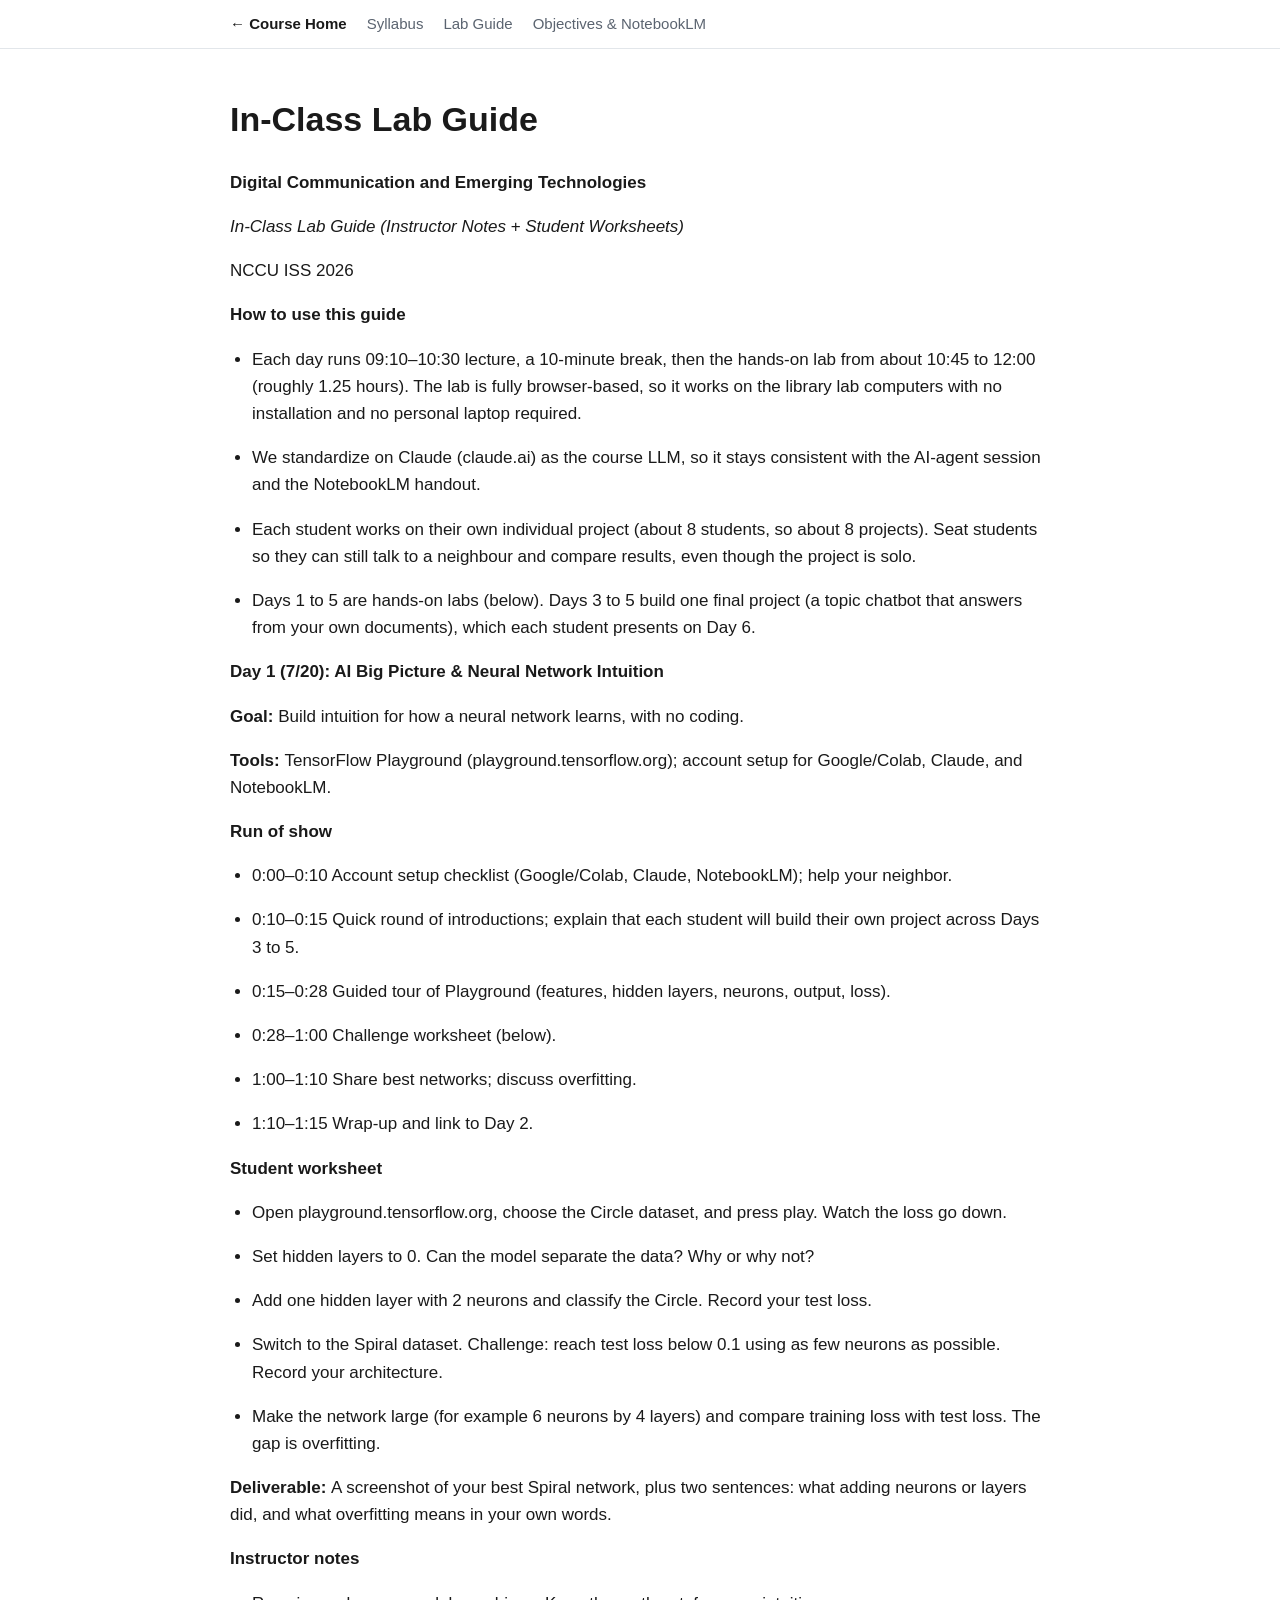
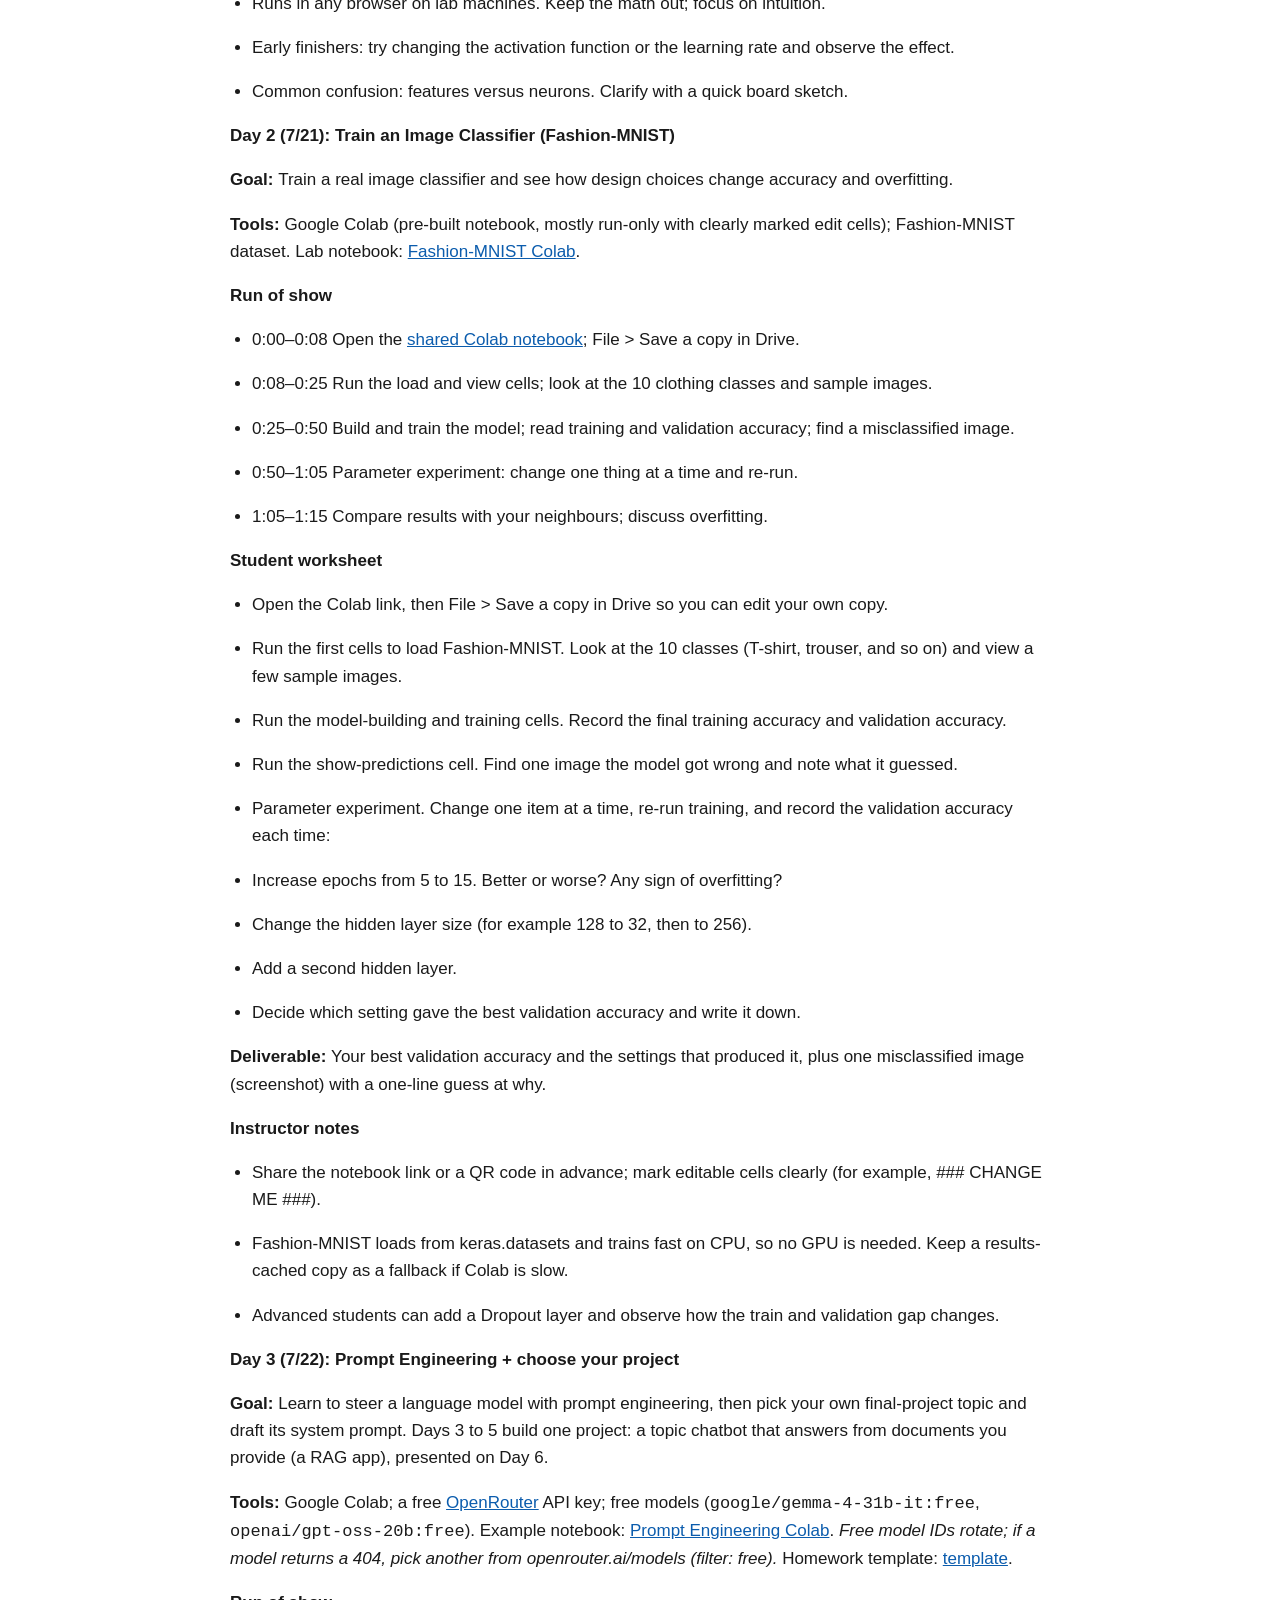
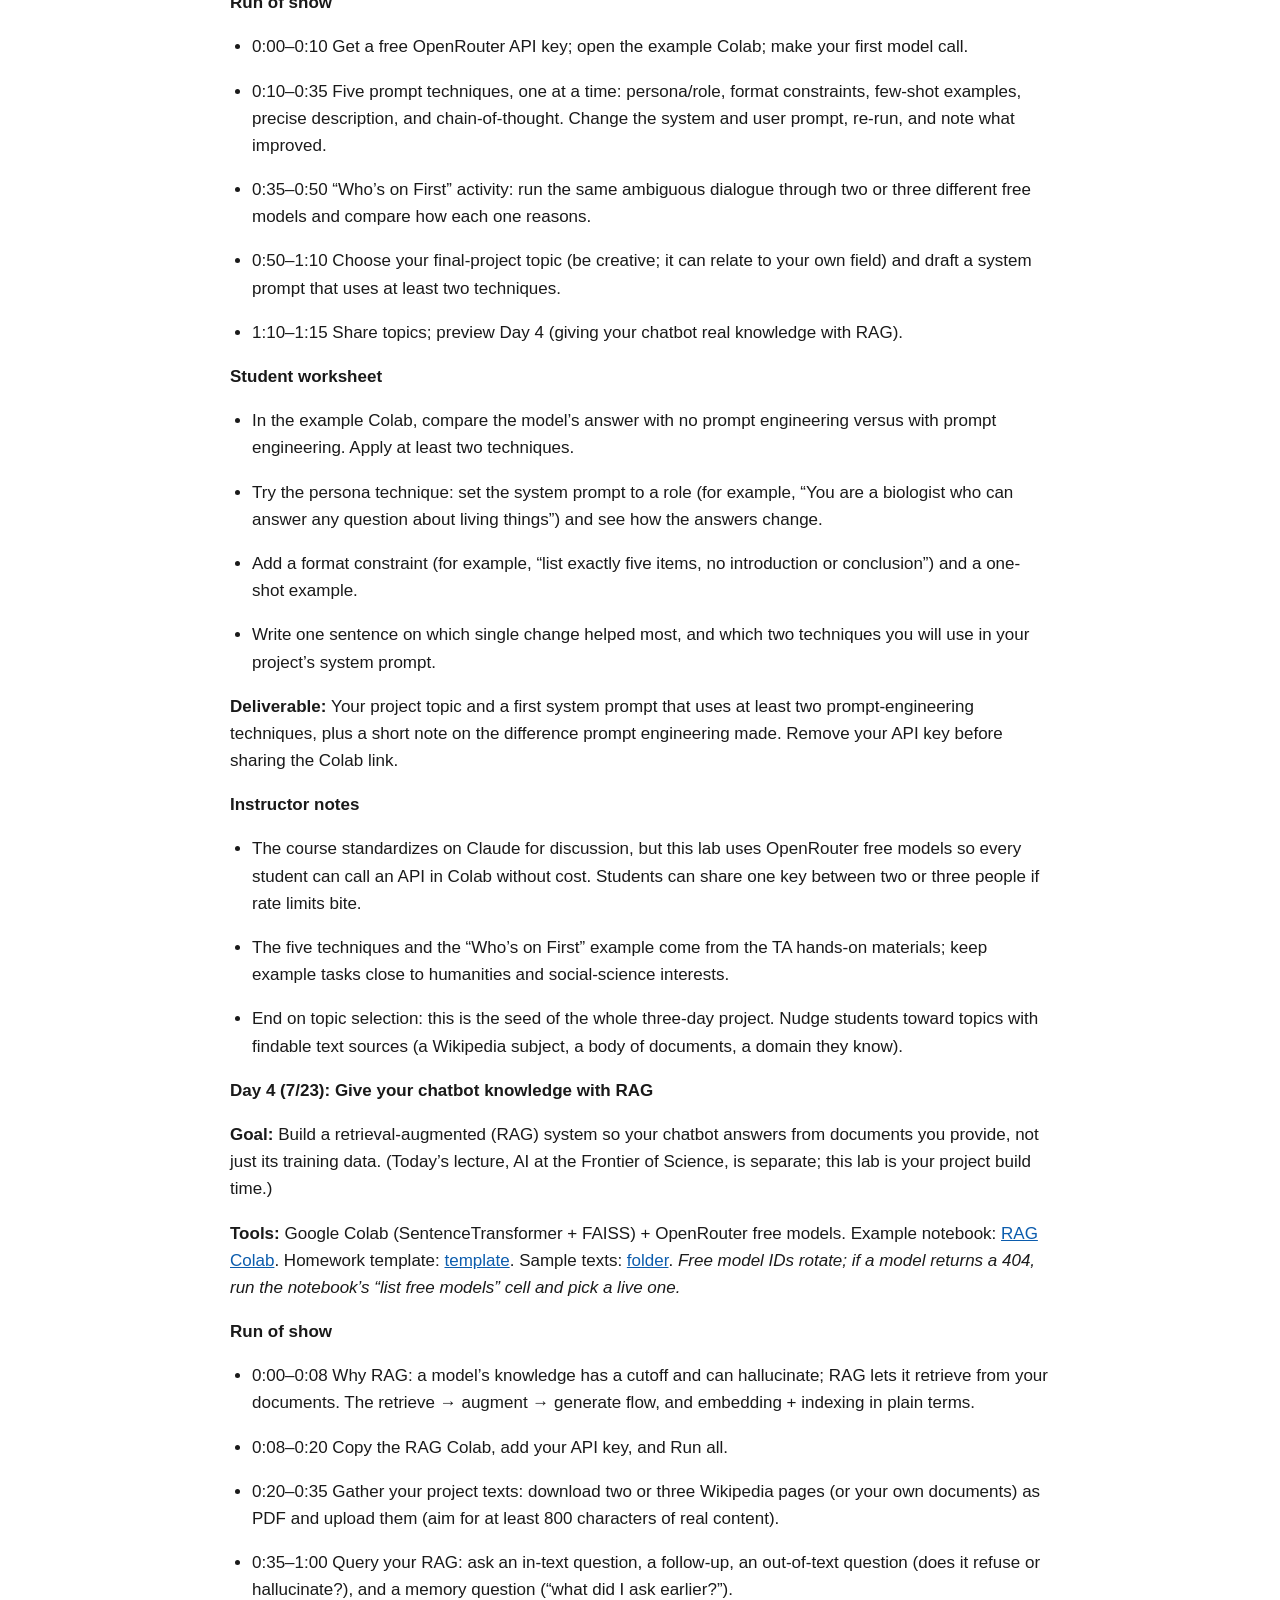
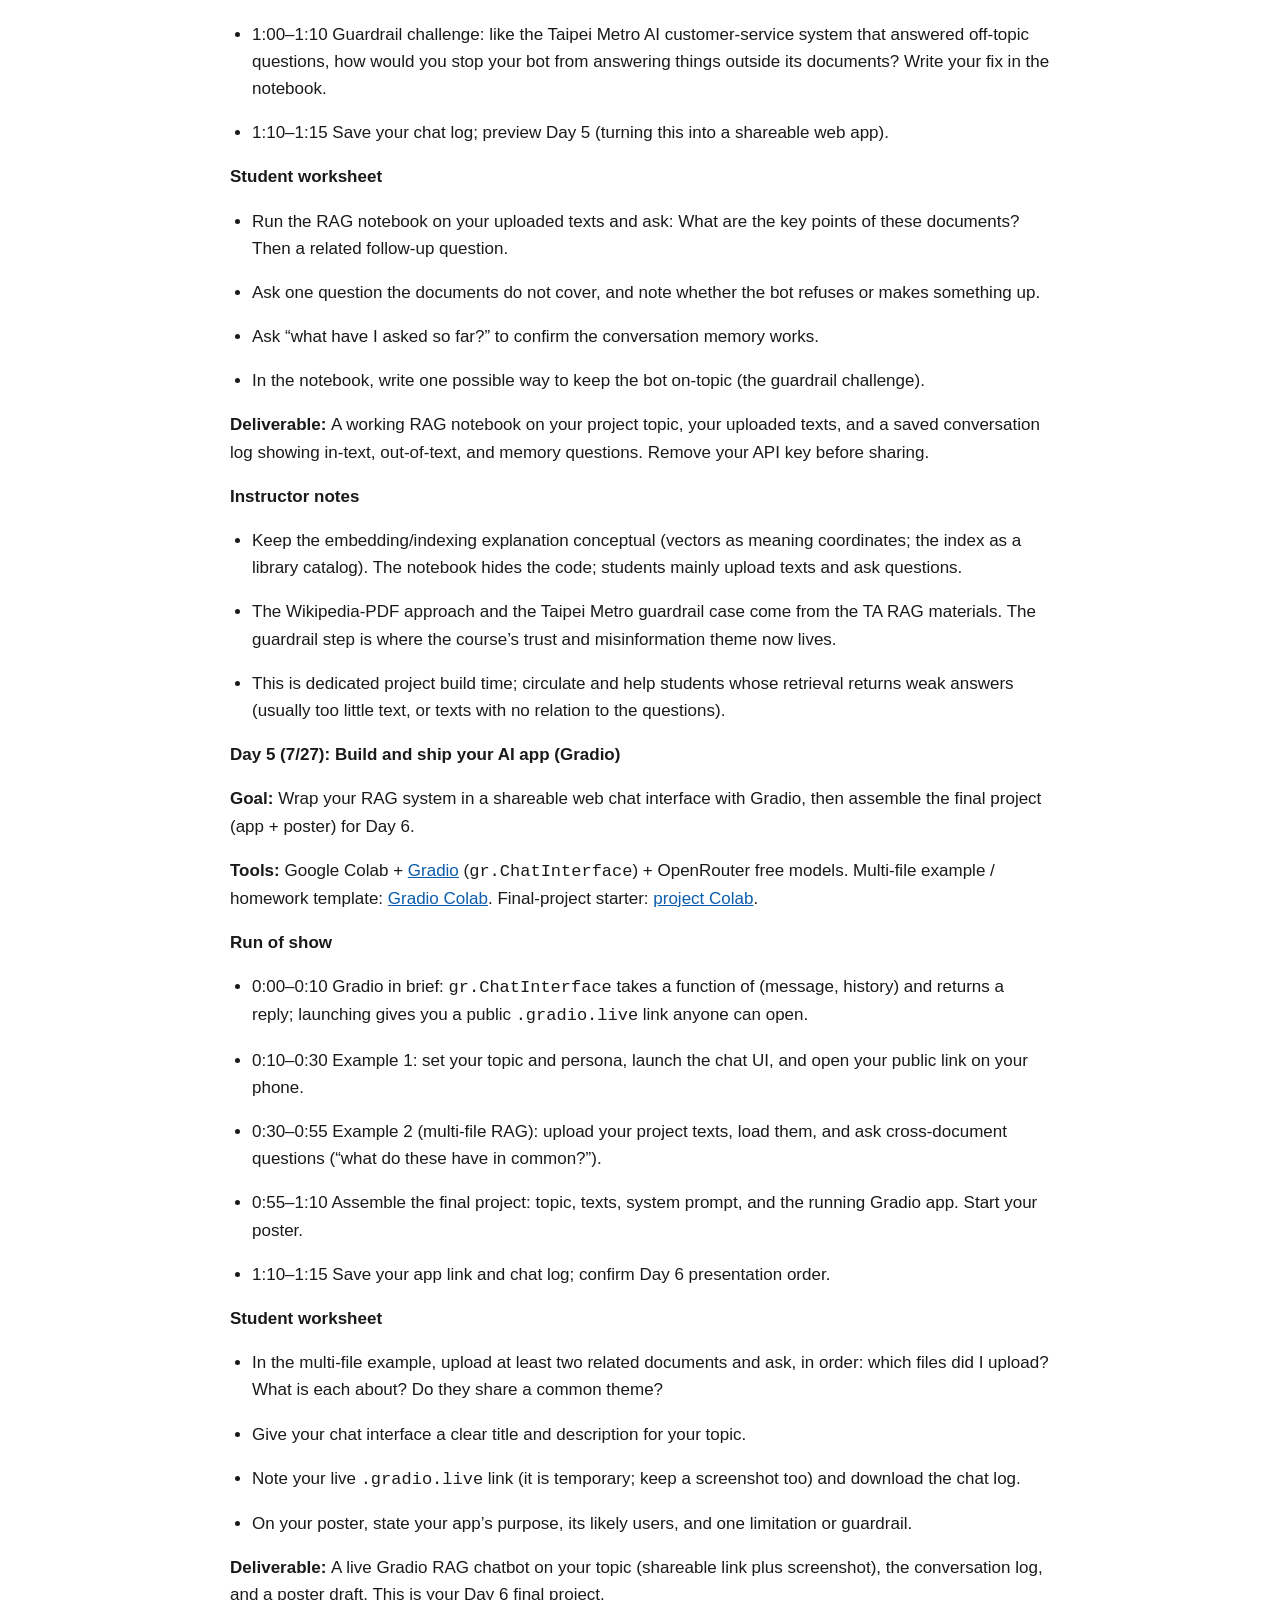
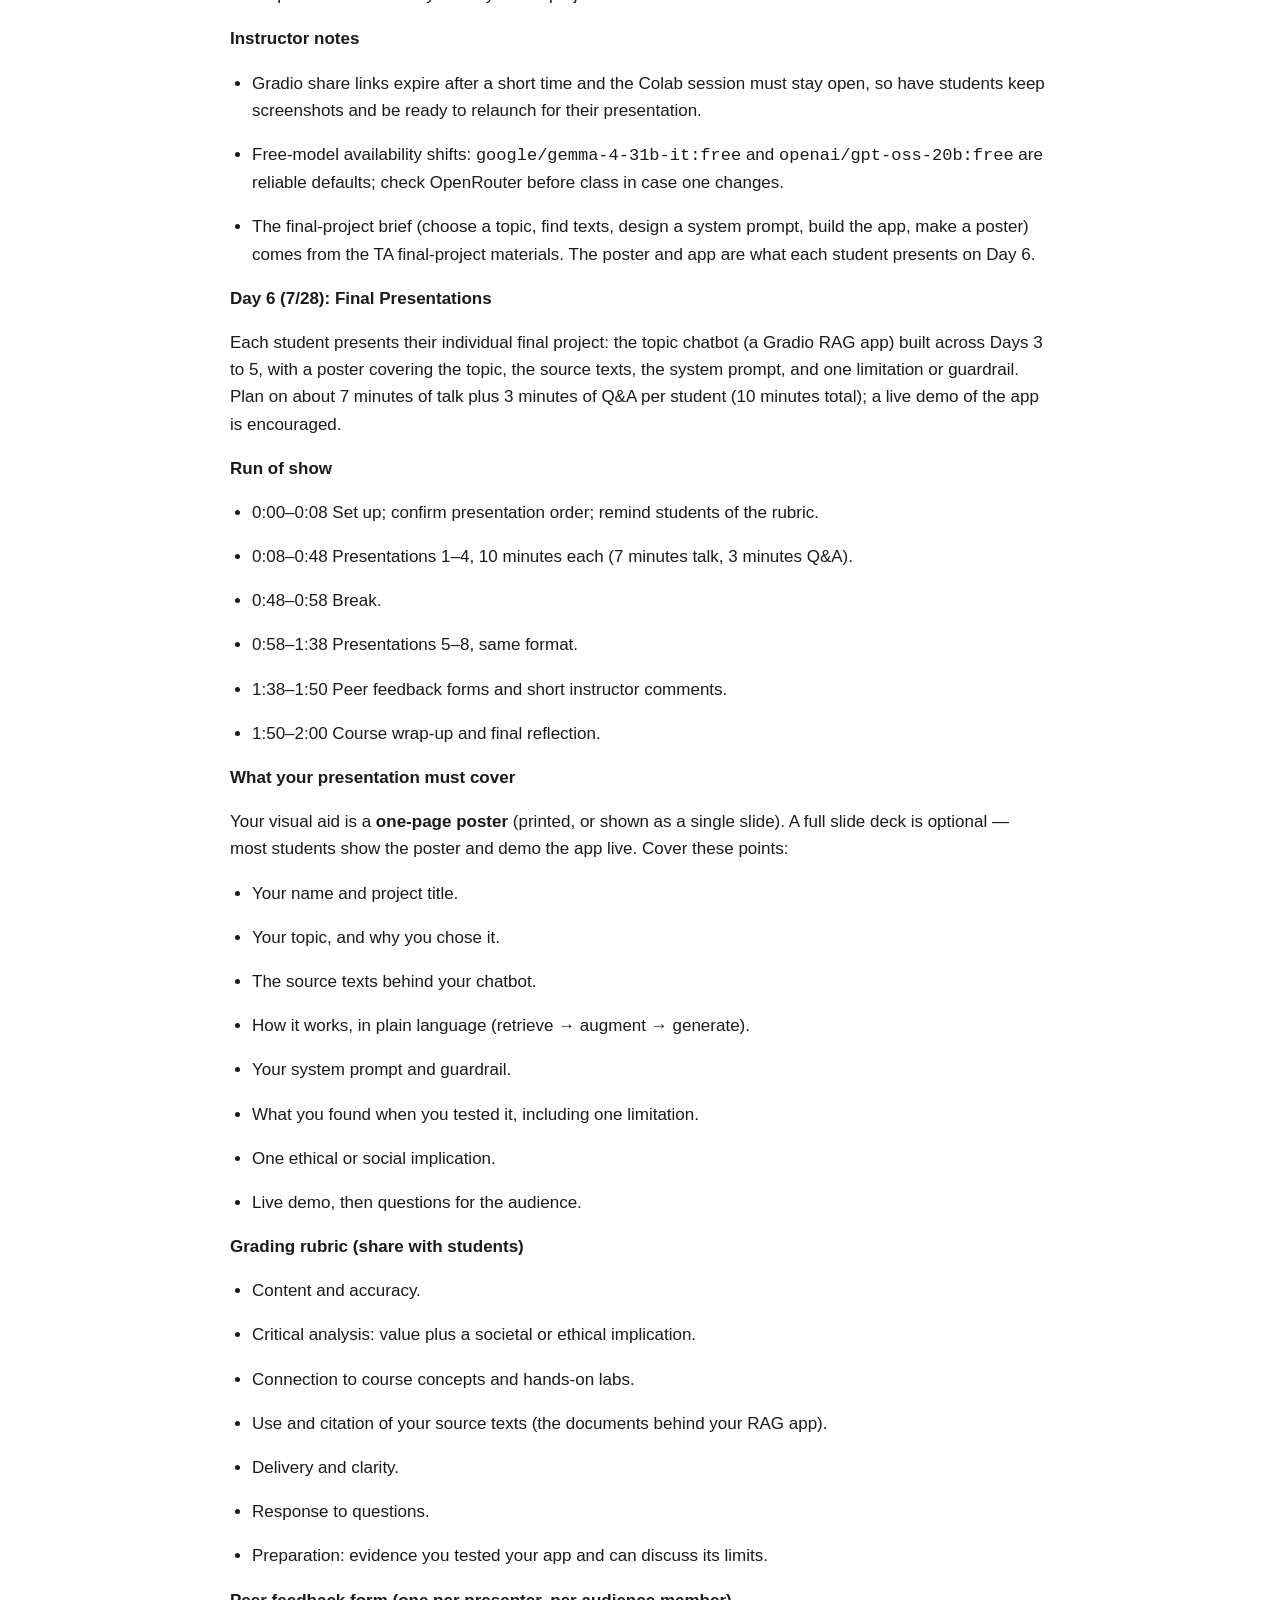
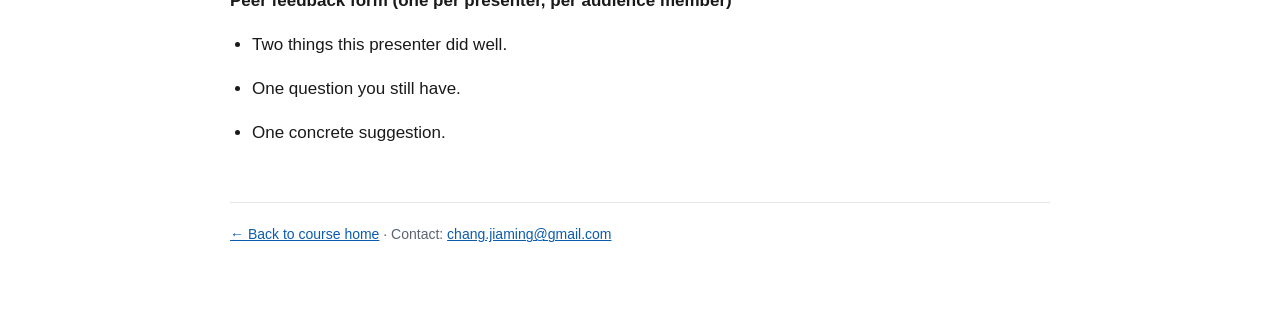
==== commit 1e5bef35: "update the final project presentation form" ====
--- a/lab-guide.html
+++ b/lab-guide.html
@@ -180,15 +180,17 @@
 <li><p>1:38–1:50 Peer feedback forms and short instructor comments.</p></li>
 <li><p>1:50–2:00 Course wrap-up and final reflection.</p></li>
 </ul>
-<p><strong>Slide outline (1-page template)</strong></p>
-<ul>
-<li><p>Title and your name.</p></li>
-<li><p>The AI application or issue you chose.</p></li>
-<li><p>How it works, in plain language.</p></li>
-<li><p>Why it matters: its value or benefit.</p></li>
-<li><p>Risks and ethics: misinformation, bias, trust, or privacy.</p></li>
-<li><p>Connection to course concepts and your own hands-on results.</p></li>
-<li><p>Conclusion and questions for the audience.</p></li>
+<p><strong>What your presentation must cover</strong></p>
+<p>Your visual aid is a <strong>one-page poster</strong> (printed, or shown as a single slide). A full slide deck is optional — most students show the poster and demo the app live. Cover these points:</p>
+<ul>
+<li><p>Your name and project title.</p></li>
+<li><p>Your topic, and why you chose it.</p></li>
+<li><p>The source texts behind your chatbot.</p></li>
+<li><p>How it works, in plain language (retrieve &#8594; augment &#8594; generate).</p></li>
+<li><p>Your system prompt and guardrail.</p></li>
+<li><p>What you found when you tested it, including one limitation.</p></li>
+<li><p>One ethical or social implication.</p></li>
+<li><p>Live demo, then questions for the audience.</p></li>
 </ul>
 <p><strong>Grading rubric (share with students)</strong></p>
 <ul>
